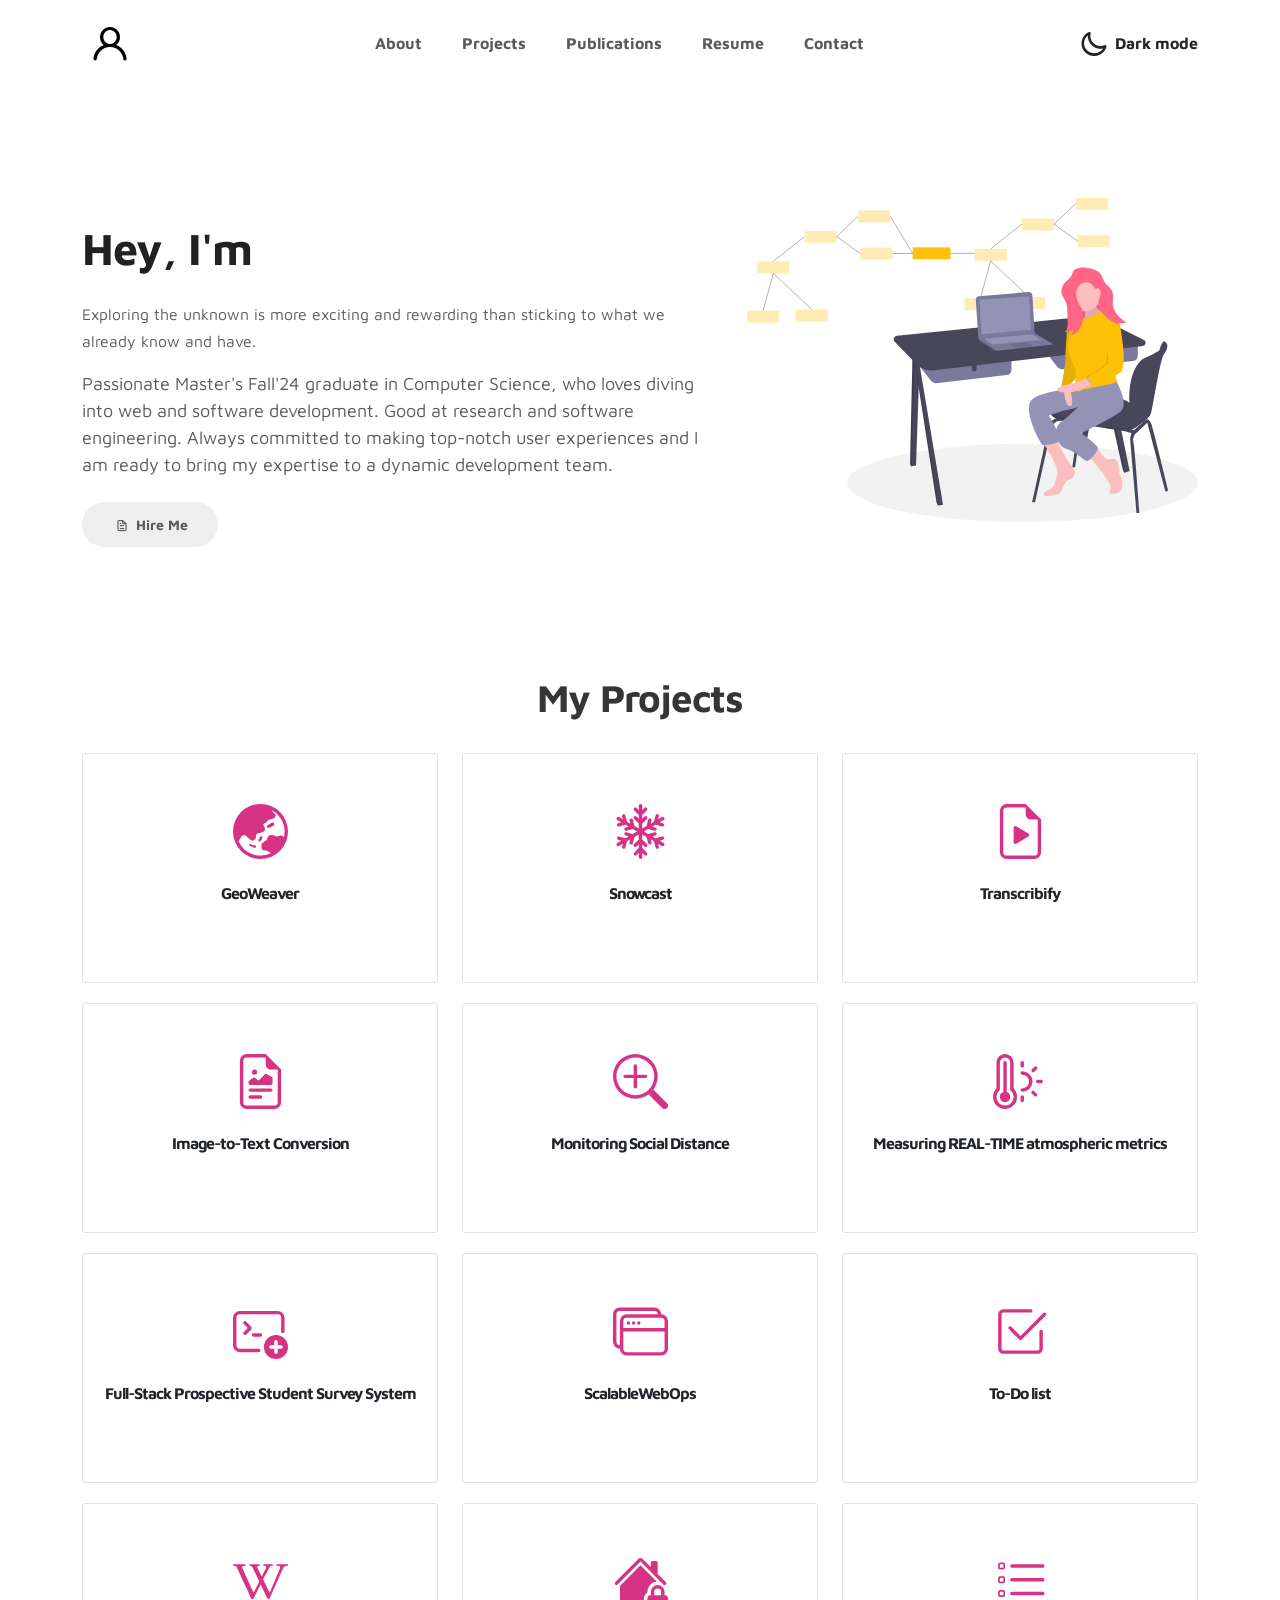
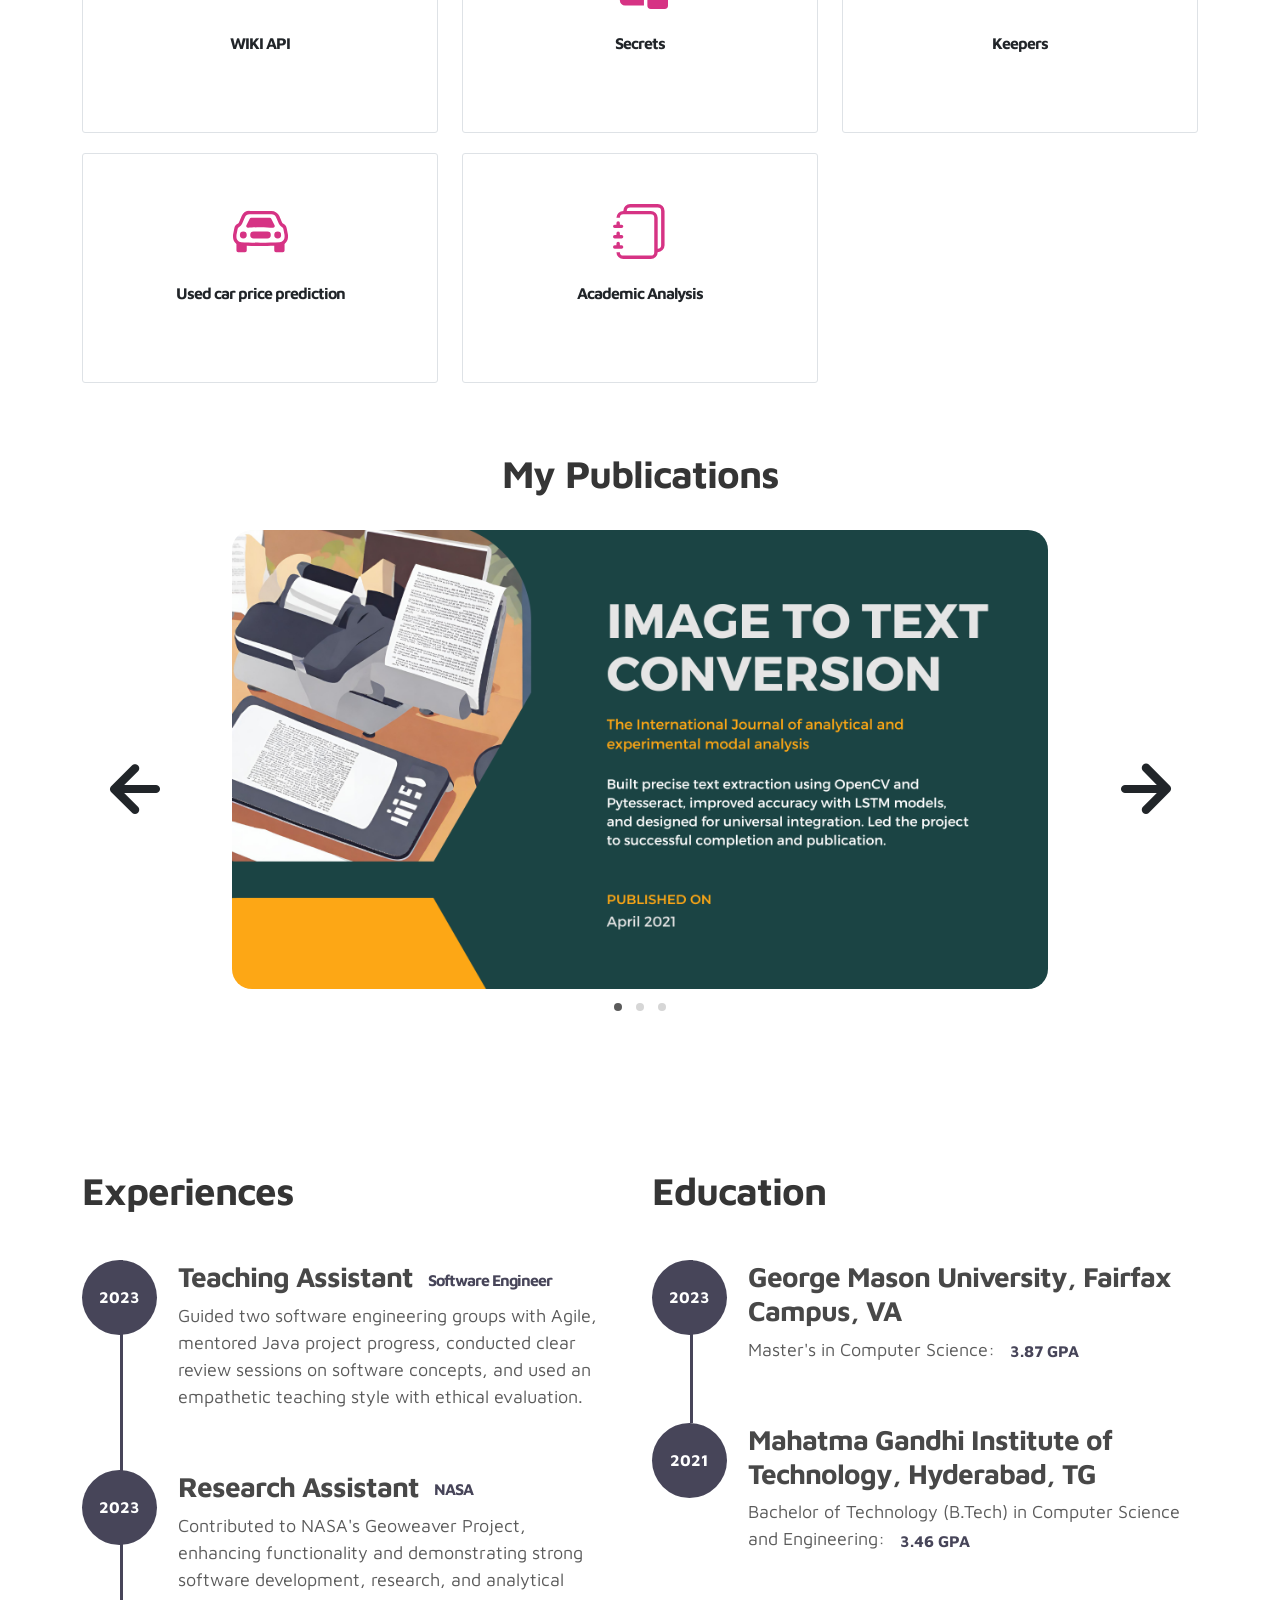
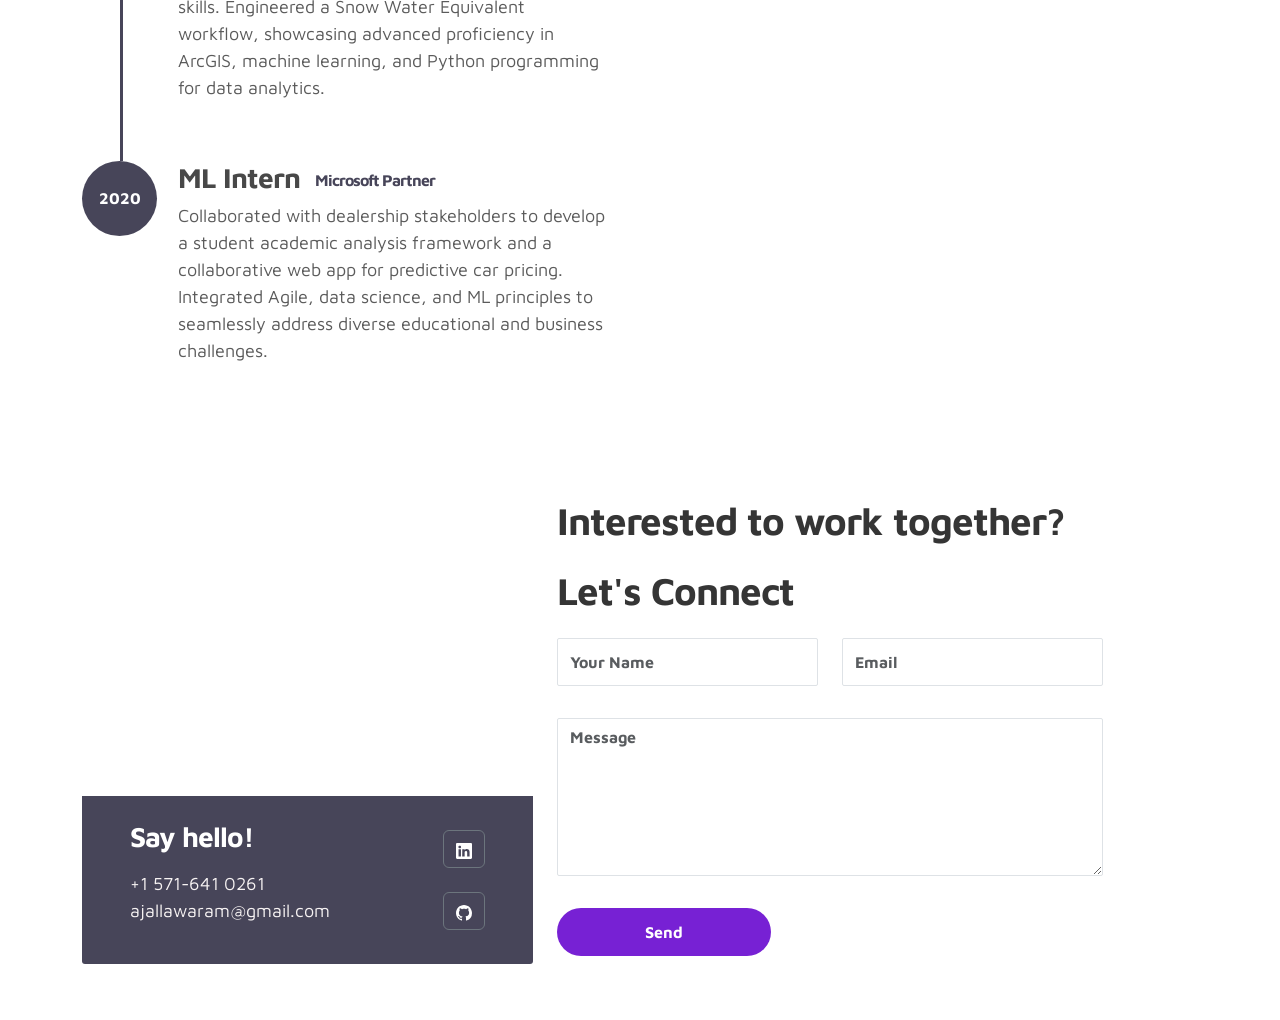
==== index.html @ d0e6b359 "Changed" ====
<!doctype html>
<html lang="en">
  <head>
    <meta charset="utf-8">
    <meta name="viewport" content="width=device-width, initial-scale=1, shrink-to-fit=no">
    <meta name="description" content="">
    <meta name="author" content="">

    <title>My portfolio</title>

    <link rel="stylesheet" href="css/bootstrap.min.css">
    <link rel="stylesheet" href="css/unicons.css">
    <link rel="stylesheet" href="css/owl.carousel.min.css">
    <link rel="stylesheet" href="css/owl.theme.default.min.css">
    <link href="https://cdn.jsdelivr.net/npm/bootstrap@5.3.2/dist/css/bootstrap.min.css" rel="stylesheet" integrity="sha384-T3c6CoIi6uLrA9TneNEoa7RxnatzjcDSCmG1MXxSR1GAsXEV/Dwwykc2MPK8M2HN" crossorigin="anonymous">
   
    <!-- MAIN STYLE -->
    <link rel="stylesheet" href="css/css-style.css">
     
<!--

-->
  </head>
  <body>

    <!-- MENU -->
    <nav class="navbar navbar-expand-sm navbar-light">
        <div class="container">
            <a class="navbar-brand" href="index.html"><i class='uil uil-user'></i></a>

            <button class="navbar-toggler" type="button" data-toggle="collapse" data-target="#navbarNav" aria-controls="navbarNav" aria-expanded="false"
                aria-label="Toggle navigation">
                <span class="navbar-toggler-icon"></span>
                <span class="navbar-toggler-icon"></span>
                <span class="navbar-toggler-icon"></span>
            </button>

            <div class="collapse navbar-collapse" id="navbarNav">
                <ul class="navbar-nav mx-auto">
                    <li class="nav-item">
                        <a href="#about" class="nav-link"><span data-hover="About">About</span></a>
                    </li>
                    
                   
                  <li class="nav-item">
                    <a href="#project" class="nav-link"><span data-hover="Projects">Projects</span></a>
                </li>
                <li class="nav-item">
                  <a href="#Publications" class="nav-link"><span data-hover="Publications">Publications</span></a>
                </li>
             
                <li class="nav-item">
                  <a href="#resume" class="nav-link"><span data-hover="Resume">Resume</span></a>
                </li>
              
                    <li class="nav-item">
                        <a href="#contact" class="nav-link"><span data-hover="Contact">Contact</span></a>
                    </li>
                </ul>

                <ul class="navbar-nav ml-lg-auto">
                    <div class="ml-lg-4">
                      <div class="color-mode d-lg-flex justify-content-center align-items-center">
                        <i class="color-mode-icon"></i>
                        Dark mode
                      </div>
                    </div>
                </ul>
            </div>
        </div>
    </nav>

    <!-- ABOUT -->
    <section class="about full-screen d-lg-flex justify-content-center align-items-center" id="about">
        <div class="container">
            <div class="row">   
                <div class="col-lg-7 col-md-12 col-12 d-flex align-items-center">
                    <div class="about-text">
                       <h1 class="animated animated-text">
                            <span class="mr-2">Hey, I'm</span>
                                <div class="animated-info" >
                                    <span class="animated-item">Abhishek Jallawaram</span>
                                    <span class="animated-item">Data Engineer | Data Analyst | Software Development Engineer</span>
                                </div>
                        </h1>
                        <p></p>
                        <p><small>Exploring the unknown is more exciting and rewarding than sticking to what we already know and have.</small></p>
                        <p>Passionate Master's Fall'24 graduate in Computer Science, who loves diving into web and software development. Good at research and software engineering. Always committed to making top-notch user experiences and I am ready to bring my expertise to a dynamic development team.</p>
                        <div class="custom-btn-group mt-4">
                          <a href="#contact" class="btn mr-lg-2 custom-btn"><i class='uil uil-file-alt'></i> Hire Me</a>
                         </div>
                    </div>
                </div>

                <div class="col-lg-5 col-md-12 col-12">
                    <div class="about-image svg">
                        <img src="images/undraw/undraw_software_engineer_lvl5.svg" class="img-fluid" alt="svg image">
                    </div>
                </div>

            </div>
        </div>
    </section>

     <!-- Projects section -->
<section class="section" id="project">
  <div class="container text-center">
    <div class="col-lg-8 mx-auto">
      <h2>My Projects</h2>
    </div>
    <br>
    <!-- row -->
    <div class="row">
      <div class="col-md-6 col-lg-4">
        <div class="service-card">
          <div class="body">
            <img src="./images/undraw/Geoweaver.svg" alt="Icons" class="icon">
            <h6 class="title">GeoWeaver</h6>
            <p class="subtitle"><small>Browser tool for local or remote data workflows, integrating server management and executing spatial, high-performance computing, and deep learning tasks.</small></p>
          </div>
        </div>
      </div>

      <div class="col-md-6 col-lg-4">
        <div class="service-card">
          <div class="body">
            <img src="./images/undraw/snow.svg" alt="Icons" class="icon">
            <h6 class="title">Snowcast</h6>
            <p class="subtitle"><small>A workflow to estimate snow water equivalent (SWE) in real-time using the latest Machine Learning Algorithms.</small></p>
          </div>
        </div>
      </div>

      <div class="col-md-6 col-lg-4">
        <div class="service-card">
          <div class="body">
            <img src="./images/undraw/Trans.svg" alt="Icons" class="icon">
            <h6 class="title">Transcribify</h6>
            <p class="subtitle"><small>A video transcription website using Amazon Transcribe, AWS services, React.js, Next.js, and Django for efficient meeting analysis, summaries, and annotations.</small></p>
          </div>
        </div>
      </div>

      <div class="col-md-6 col-lg-4">
        <div class="service-card">
            <div class="body">
                <img src="./images/undraw/itt.svg" alt="Icons" class="icon">
                <h6 class="title">Image-to-Text Conversion</h6>
                <p class="subtitle"><small>Web app for image analysis and text extraction facilitating various applications like document digitization, automated data extraction, and image indexing.</small></p>
            </div>
        </div>
      </div>

      <div class="col-md-6 col-lg-4">
        <div class="service-card">
          <div class="body">
            <img src="./images/undraw/zoom-in.svg" alt="Icons" class="icon">
            <h6 class="title">Monitoring Social Distance</h6>
            <p class="subtitle"><small>A web app for real-time surveillance of social distance violations, enhancing city safety by monitoring and visualizing infection zones through surveillance cameras.</small></p>
          </div>
        </div>
      </div>

      <div class="col-md-6 col-lg-4">
        <div class="service-card">
            <div class="body">
                <img src="./images/undraw/thermometer-sun.svg" alt="Icons" class="icon">
                <h6 class="title">Measuring REAL-TIME atmospheric metrics</h6>
                <p class="subtitle"><small>A personalized weather dashboard using embedded systems for real-time updates on atmospheric pressure, temperature, and humidity in your vicinity.</small></p>
            </div>
        </div>
      </div>

            <div class="col-md-6 col-lg-4">
        <div class="service-card">
            <div class="body">
                <img src="./images/undraw/terminal-plus.svg" alt="Icons" class="icon">
                <h6 class="title">Full-Stack Prospective Student Survey System</h6>
                <p class="subtitle"><small>A dynamic student survey web app capturing university life insights, featuring CRUD operations for reliability and scalability upon deployment</small></p>
            </div>
        </div>
      </div>

      <div class="col-md-6 col-lg-4">
        <div class="service-card">
            <div class="body">
                <img src="./images/undraw/window-stack.svg" alt="Icons" class="icon">
                <h6 class="title">ScalableWebOps</h6>
                <p class="subtitle"><small>Containerized student survey Web App, deployed on Rancher Kubernetes, Automated builds and deployments with GitHub and Jenkins (CI/CD) for efficient collaboration.</small></p>
            </div>
        </div>
      </div>
      <div class="col-md-6 col-lg-4">
        <div class="service-card">
            <div class="body">
                <img src="./images/undraw/todo.svg" alt="Icons" class="icon">
                <h6 class="title">To-Do list</h6>
                <p class="subtitle"><small>An innovative user-authenticated To-Do list app with robust CRUD functionality, setting a new standard for secure and efficient task management.</small></p>
            </div>
        </div>
      </div>
      <div class="col-md-6 col-lg-4">
        <div class="service-card">
            <div class="body">
                <img src="./images/undraw/wikipedia.svg" alt="Icons" class="icon">
                <h6 class="title">WIKI API</h6>
                <p class="subtitle"><small>A web app akin to Wikipedia, facilitating seamless interaction with a corresponding database, optimizing data operations.</small></p>
            </div>
        </div>
      </div>
      <div class="col-md-6 col-lg-4">
        <div class="service-card">
            <div class="body">
                <img src="./images/undraw/secrets.svg" alt="Icons" class="icon">
                <h6 class="title">Secrets</h6>
                <p class="subtitle"><small>A secure Secrets authentication app with Node.js, Express.js, HTML/CSS, and JavaScript, enabling user registration, login, and anonymous secrets sharing.</small></p>
            </div>
        </div>
      </div>
      <div class="col-md-6 col-lg-4">
        <div class="service-card">
            <div class="body">
                <img src="./images/undraw/check.svg" alt="Icons" class="icon">
                <h6 class="title">Keepers</h6>
                <p class="subtitle"><small>A note-taking app that simplifies your organization process. With a user-friendly interface, effortlessly create, manage, and delete notes.</small></p>
            </div>
        </div>
      </div>
      <div class="col-md-6 col-lg-4">
        <div class="service-card">
            <div class="body">
                <img src="./images/undraw/car-front.svg" alt="Icons" class="icon">
                <h6 class="title">Used car price prediction</h6>
                <p class="subtitle"><small>A price predictive model framework that provides accurate prices for used cars, facilitating informed decision-making for the dealership's business requirements.</small></p>
            </div>
        </div>
      </div>
      <div class="col-md-6 col-lg-4">
        <div class="service-card">
            <div class="body">
                <img src="./images/undraw/journals.svg" alt="Icons" class="icon">
                <h6 class="title">Academic Analysis</h6>
                <p class="subtitle"><small>A real-time data analysis web app for student academic records, offering statistical analysis and visualizations to empower educators with actionable insights.</small></p>
            </div>
        </div>
      </div>


      <!-- Add more project cards here -->

    </div><!-- end of row -->
  </div>
  </section><!-- end of service section -->

    <!-- PUBLICATIONS -->
    <section class="project py-5" id="Publications">
        <div class="container">
                
                <div class="row">
                  <div class="col-lg-11 text-center mx-auto col-12">

                      <div class="col-lg-8 mx-auto">
                        <h2>My Publications
                           </h2>
                      </div>

                      <div class="owl-carousel owl-theme">
                        <div class="item">
                          <div class="project-info">
                            <img src="images/project/project-image01.png" class="img-fluid" alt="project image">
                          </div>
                        </div>

                        <div class="item">
                          <div class="project-info">
                            <img src="images/project/project-image02.png" class="img-fluid" alt="project image">
                          </div>
                        </div>

                        <div class="item">
                          <div class="project-info">
                            <img src="images/project/project-image03.png" class="img-fluid" alt="project image">
                          </div>
                        </div>

                        
                      </div>

                  </div>
                </div>
        </div>
    </section>
   
  
    <!-- FEATURES -->
    <section class="resume py-5 d-lg-flex justify-content-center align-items-center" id="resume">
        <div class="container">
            <div class="row">

                <div class="col-lg-6 col-12">
                  <h2 class="mb-4">Experiences</h2>

                    <div class="timeline">
                        <div class="timeline-wrapper">
                             <div class="timeline-yr">
                                  <span>2023</span>
                             </div>
                             <div class="timeline-info">
                                  <h3><span>Teaching Assistant</span><small>Software Engineer</small></h3>
                                  <p>Guided two software engineering groups with Agile, mentored Java project progress, conducted clear review sessions on software concepts, and used an empathetic teaching style with ethical evaluation.</p>
                             </div>
                        </div>

                        <div class="timeline-wrapper">
                            <div class="timeline-yr">
                                <span>2023</span>
                            </div>
                            <div class="timeline-info">
                                <h3><span>Research Assistant</span><small>NASA</small></h3>
                                <p>Contributed to NASA's Geoweaver Project, enhancing functionality and demonstrating strong software development, research, and analytical skills. Engineered a Snow Water Equivalent workflow, showcasing advanced proficiency in ArcGIS, machine learning, and Python programming for data analytics.</p>
                            </div>
                        </div>

                        <div class="timeline-wrapper">
                            <div class="timeline-yr">
                                <span>2020</span>
                            </div>
                            <div class="timeline-info">
                                <h3><span>ML Intern</span><small>Microsoft Partner</small></h3>
                                <p>
                               Collaborated with dealership stakeholders to develop a student academic analysis framework and a collaborative web app for predictive car pricing. Integrated Agile, data science, and ML principles to seamlessly address diverse educational and business challenges.</p>
                            </div>
                        </div>
                        
                        

                    </div>
                </div>

                <div class="col-lg-6 col-12">
                  <h2 class="mb-4 mobile-mt-2">Education</h2>

                    <div class="timeline">
                        <div class="timeline-wrapper">
                             <div class="timeline-yr">
                                  <span>2023</span>
                             </div>
                             <div class="timeline-info">
                              <h3><span>George Mason University,  Fairfax Campus, VA</span></h3>
                              <p>Master's in Computer Science:<small>3.87 GPA</small></p>
                            </div>
                        </div>

                        <div class="timeline-wrapper">
                            <div class="timeline-yr">
                                <span>2021</span>
                            </div>
                            <div class="timeline-info">
                                <h3><span>Mahatma Gandhi Institute of Technology, Hyderabad, TG</span></h3>
                                <p>Bachelor of Technology (B.Tech) in Computer Science and Engineering:<small>3.46 GPA </small></p>
                            </div>
                        </div>
                        
                       

                    </div>
                </div>
                
            </div>
        </div>
    </section>

  
    <!-- CONTACT -->
    <section class="contact py-5" id="contact">
      <div class="container">
        <div class="row">
          
          <div class="col-lg-5 mr-lg-5 col-12">
            <div class="google-map w-100">
             <iframe src="https://www.google.com/maps/place/4360+Staffordshire+Ln,+Fairfax,+VA+22030/@38.8331478,-77.3038512,17z/data=!3m1!4b1!4m6!3m5!1s0x89b64e89d6893405:0x26f24a987b021b5b!8m2!3d38.8331436!4d-77.3012763!16s%2Fg%2F11rwl__jt3?entry=ttu"  width="400" height="300" frameborder="0" style="border:0" allowfullscreen></iframe>
            </div>

            <div class="contact-info d-flex justify-content-between align-items-center py-4 px-lg-5">
                <div class="contact-info-item">
                  <h3 class="mb-3 text-white">Say hello!</h3>
                  <p class="footer-text mb-0">+1 571-641 0261</p>
                  <p><a href="mailto:ajallawaram@gmail.com">ajallawaram@gmail.com</a></p>
                </div>

                <ul class="social-links">
                     <li><a href="https://www.linkedin.com/in/abhishek-jallawaram/"><button type="button" class="btn btn-outline-secondary">
                      <svg
                        xmlns="http://www.w3.org/2000/svg"
                        width="16"
                        height="16"
                        fill="white"
                        class="bi bi-linkedin"
                        viewBox="0 0 16 16"
                      >
                        <path
                          d="M0 1.146C0 .513.526 0 1.175 0h13.65C15.474 0 16 .513 16 1.146v13.708c0 .633-.526 1.146-1.175 1.146H1.175C.526 16 0 15.487 0 14.854V1.146zm4.943 12.248V6.169H2.542v7.225h2.401zm-1.2-8.212c.837 0 1.358-.554 1.358-1.248-.015-.709-.52-1.248-1.342-1.248-.822 0-1.359.54-1.359 1.248 0 .694.521 1.248 1.327 1.248h.016zm4.908 8.212V9.359c0-.216.016-.432.08-.586.173-.431.568-.878 1.232-.878.869 0 1.216.662 1.216 1.634v3.865h2.401V9.25c0-2.22-1.184-3.252-2.764-3.252-1.274 0-1.845.7-2.165 1.193v.025h-.016a5.54 5.54 0 0 1 .016-.025V6.169h-2.4c.03.678 0 7.225 0 7.225h2.4z"
                        ></path>
                      </svg>
                      <span class="visually-hidden">Button</span>
                    </button>
                  </a></li></br>
                  <li><a href="https://github.com/abhishekjallawaram">
                    <button type="button" class="btn btn-outline-secondary">
                      <svg xmlns="http://www.w3.org/2000/svg" width="16" height="16" fill="white" class="bi bi-github" viewBox="0 0 16 16">
                        <path d="M8 0C3.58 0 0 3.58 0 8c0 3.54 2.29 6.53 5.47 7.59.4.07.55-.17.55-.38 0-.19-.01-.82-.01-1.49-2.01.37-2.53-.49-2.69-.94-.09-.23-.48-.94-.82-1.13-.28-.15-.68-.52-.01-.53.63-.01 1.08.58 1.23.82.72 1.21 1.87.87 2.33.66.07-.52.28-.87.51-1.07-1.78-.2-3.64-.89-3.64-3.95 0-.87.31-1.59.82-2.15-.08-.2-.36-1.02.08-2.12 0 0 .67-.21 2.2.82.64-.18 1.32-.27 2-.27.68 0 1.36.09 2 .27 1.53-1.04 2.2-.82 2.2-.82.44 1.1.16 1.92.08 2.12.51.56.82 1.27.82 2.15 0 3.07-1.87 3.75-3.65 3.95.29.25.54.73.54 1.48 0 1.07-.01 1.93-.01 2.2 0 .21.15.46.55.38A8.012 8.012 0 0 0 16 8c0-4.42-3.58-8-8-8z"></path>
                      </svg>
                        <path
                          d="M0 1.146C0 .513.526 0 1.175 0h13.65C15.474 0 16 .513 16 1.146v13.708c0 .633-.526 1.146-1.175 1.146H1.175C.526 16 0 15.487 0 14.854V1.146zm4.943 12.248V6.169H2.542v7.225h2.401zm-1.2-8.212c.837 0 1.358-.554 1.358-1.248-.015-.709-.52-1.248-1.342-1.248-.822 0-1.359.54-1.359 1.248 0 .694.521 1.248 1.327 1.248h.016zm4.908 8.212V9.359c0-.216.016-.432.08-.586.173-.431.568-.878 1.232-.878.869 0 1.216.662 1.216 1.634v3.865h2.401V9.25c0-2.22-1.184-3.252-2.764-3.252-1.274 0-1.845.7-2.165 1.193v.025h-.016a5.54 5.54 0 0 1 .016-.025V6.169h-2.4c.03.678 0 7.225 0 7.225h2.4z"
                        ></path>
                      </svg>
                      <span class="visually-hidden">Button</span>
                    </button>
                  </a></li></ul>
            </div>
          </div>

          <div class="col-lg-6 col-12">
            <div class="contact-form">
              <h2 class="mb-4">Interested to work together?</h2><h2>Let's Connect</h2>

              <form action="" method="get">
                <div class="row">
                  <div class="col-lg-6 col-12">
                    <input type="text" class="form-control" name="name" placeholder="Your Name" id="name">
                  </div>

                  <div class="col-lg-6 col-12">
                    <input type="email" class="form-control" name="email" placeholder="Email" id="email">
                  </div>

                  <div class="col-12">
                    <textarea name="message" rows="6" class="form-control" id="message" placeholder="Message"></textarea>
                  </div>

                  <div class="ml-lg-auto col-lg-5 col-12">
                    <input type="button" class="form-control submit-btn" value="Send" onclick="window.location.href='https://calendly.com/abhishekjallawaram'">
                  </div>
                  
                </div>
              </form>
            </div>
          </div>

        </div>
      </div>
    </section>

   
    <script src="js/jquery-3.3.1.min.js"></script>
    <script src="js/popper.min.js"></script>
    <script src="js/bootstrap.min.js"></script>
    <script src="js/Headroom.js"></script>
    <script src="js/jQuery.headroom.js"></script>
    <script src="js/owl.carousel.min.js"></script>
    <script src="js/smoothscroll.js"></script>
    <script src="js/custom.js"></script>

  </body>
</html>
---- css/unicons.css ----
@font-face {
  font-family: 'unicons';
  src: url('../font/unicons.eot?42479262');
  src: url('../font/unicons.eot?42479262#iefix') format('embedded-opentype'),
       url('../font/unicons.woff2?42479262') format('woff2'),
       url('../font/unicons.woff?42479262') format('woff'),
       url('../font/unicons.ttf?42479262') format('truetype'),
       url('../font/unicons.svg?42479262#unicons') format('svg');
  font-weight: normal;
  font-style: normal;
}
/* Chrome hack: SVG is rendered more smooth in Windozze. 100% magic, uncomment if you need it. */
/* Note, that will break hinting! In other OS-es font will be not as sharp as it could be */
/*
@media screen and (-webkit-min-device-pixel-ratio:0) {
  @font-face {
    font-family: 'unicons';
    src: url('../font/unicons.svg?42479262#unicons') format('svg');
  }
}
*/
 
 [class^="uil-"]:before, [class*=" uil-"]:before {
  font-family: "unicons";
  font-style: normal;
  font-weight: normal;
  speak: none;
 
  display: inline-block;
  text-decoration: inherit;
  width: 1em;
  margin-right: .2em;
  text-align: center;
  /* opacity: .8; */
 
  /* For safety - reset parent styles, that can break glyph codes*/
  font-variant: normal;
  text-transform: none;
 
  /* fix buttons height, for twitter bootstrap */
  line-height: 1em;
 
  /* Animation center compensation - margins should be symmetric */
  /* remove if not needed */
  margin-left: .2em;
 
  /* you can be more comfortable with increased icons size */
  /* font-size: 120%; */
 
  /* Font smoothing. That was taken from TWBS */
  -webkit-font-smoothing: antialiased;
  -moz-osx-font-smoothing: grayscale;
 
  /* Uncomment for 3D effect */
  /* text-shadow: 1px 1px 1px rgba(127, 127, 127, 0.3); */
}
 
.uil-abacus:before { content: '\e800'; } /* '' */
.uil-accessible-icon-alt:before { content: '\e801'; } /* '' */
.uil-adjust-alt:before { content: '\e802'; } /* '' */
.uil-adjust-circle:before { content: '\e803'; } /* '' */
.uil-adjust-half:before { content: '\e804'; } /* '' */
.uil-adjust:before { content: '\e805'; } /* '' */
.uil-airplay:before { content: '\e806'; } /* '' */
.uil-align-alt:before { content: '\e807'; } /* '' */
.uil-align-center-alt:before { content: '\e808'; } /* '' */
.uil-align-center-h:before { content: '\e809'; } /* '' */
.uil-align-center-justify:before { content: '\e80a'; } /* '' */
.uil-align-center-v:before { content: '\e80b'; } /* '' */
.uil-align-center:before { content: '\e80c'; } /* '' */
.uil-align-justify:before { content: '\e80d'; } /* '' */
.uil-align-left-justify:before { content: '\e80e'; } /* '' */
.uil-align-left:before { content: '\e80f'; } /* '' */
.uil-align-letter-right:before { content: '\e810'; } /* '' */
.uil-align-right-justify:before { content: '\e811'; } /* '' */
.uil-align-right:before { content: '\e812'; } /* '' */
.uil-align:before { content: '\e813'; } /* '' */
.uil-ambulance:before { content: '\e814'; } /* '' */
.uil-analysis:before { content: '\e815'; } /* '' */
.uil-analytics:before { content: '\e816'; } /* '' */
.uil-anchor:before { content: '\e817'; } /* '' */
.uil-android-phone-slash:before { content: '\e818'; } /* '' */
.uil-angle-double-down:before { content: '\e819'; } /* '' */
.uil-angle-double-left:before { content: '\e81a'; } /* '' */
.uil-angle-double-right:before { content: '\e81b'; } /* '' */
.uil-angle-double-up:before { content: '\e81c'; } /* '' */
.uil-angle-down:before { content: '\e81d'; } /* '' */
.uil-angle-left:before { content: '\e81e'; } /* '' */
.uil-angle-right-b:before { content: '\e81f'; } /* '' */
.uil-angle-right:before { content: '\e820'; } /* '' */
.uil-angle-up:before { content: '\e821'; } /* '' */
.uil-annoyed-alt:before { content: '\e822'; } /* '' */
.uil-annoyed:before { content: '\e823'; } /* '' */
.uil-apps:before { content: '\e824'; } /* '' */
.uil-archive-alt:before { content: '\e825'; } /* '' */
.uil-archive:before { content: '\e826'; } /* '' */
.uil-arrow-break:before { content: '\e827'; } /* '' */
.uil-arrow-circle-down:before { content: '\e828'; } /* '' */
.uil-arrow-circle-left:before { content: '\e829'; } /* '' */
.uil-arrow-circle-right:before { content: '\e82a'; } /* '' */
.uil-arrow-circle-up:before { content: '\e82b'; } /* '' */
.uil-arrow-compress-h:before { content: '\e82c'; } /* '' */
.uil-arrow-down-left:before { content: '\e82d'; } /* '' */
.uil-arrow-down-right:before { content: '\e82e'; } /* '' */
.uil-arrow-down:before { content: '\e82f'; } /* '' */
.uil-arrow-from-right:before { content: '\e830'; } /* '' */
.uil-arrow-from-top:before { content: '\e831'; } /* '' */
.uil-arrow-growth:before { content: '\e832'; } /* '' */
.uil-arrow-left:before { content: '\e833'; } /* '' */
.uil-arrow-random:before { content: '\e834'; } /* '' */
.uil-arrow-resize-diagonal:before { content: '\e835'; } /* '' */
.uil-arrow-right:before { content: '\e836'; } /* '' */
.uil-arrow-to-bottom:before { content: '\e837'; } /* '' */
.uil-arrow-to-right:before { content: '\e838'; } /* '' */
.uil-arrow-up-left:before { content: '\e839'; } /* '' */
.uil-arrow-up-right:before { content: '\e83a'; } /* '' */
.uil-arrow-up:before { content: '\e83b'; } /* '' */
.uil-arrows-h-alt:before { content: '\e83c'; } /* '' */
.uil-arrows-h:before { content: '\e83d'; } /* '' */
.uil-arrows-left-down:before { content: '\e83e'; } /* '' */
.uil-arrows-maximize:before { content: '\e83f'; } /* '' */
.uil-arrows-merge:before { content: '\e840'; } /* '' */
.uil-arrows-resize-h:before { content: '\e841'; } /* '' */
.uil-arrows-resize-v:before { content: '\e842'; } /* '' */
.uil-arrows-resize:before { content: '\e843'; } /* '' */
.uil-arrows-right-down:before { content: '\e844'; } /* '' */
.uil-arrows-shrink-h:before { content: '\e845'; } /* '' */
.uil-arrows-shrink-v:before { content: '\e846'; } /* '' */
.uil-arrows-up-right:before { content: '\e847'; } /* '' */
.uil-arrows-v-alt:before { content: '\e848'; } /* '' */
.uil-arrows-v:before { content: '\e849'; } /* '' */
.uil-at:before { content: '\e84a'; } /* '' */
.uil-atm-card:before { content: '\e84b'; } /* '' */
.uil-atom:before { content: '\e84c'; } /* '' */
.uil-auto-flash:before { content: '\e84d'; } /* '' */
.uil-award-alt:before { content: '\e84e'; } /* '' */
.uil-award:before { content: '\e84f'; } /* '' */
.uil-baby-carriage:before { content: '\e850'; } /* '' */
.uil-backpack:before { content: '\e851'; } /* '' */
.uil-backspace:before { content: '\e852'; } /* '' */
.uil-backward:before { content: '\e853'; } /* '' */
.uil-bag-alt:before { content: '\e854'; } /* '' */
.uil-bag-slash:before { content: '\e855'; } /* '' */
.uil-bag:before { content: '\e856'; } /* '' */
.uil-ball:before { content: '\e857'; } /* '' */
.uil-ban:before { content: '\e858'; } /* '' */
.uil-bars:before { content: '\e859'; } /* '' */
.uil-basketball-hoop:before { content: '\e85a'; } /* '' */
.uil-basketball:before { content: '\e85b'; } /* '' */
.uil-battery-bolt:before { content: '\e85c'; } /* '' */
.uil-battery-empty:before { content: '\e85d'; } /* '' */
.uil-bed-double:before { content: '\e85e'; } /* '' */
.uil-bed:before { content: '\e85f'; } /* '' */
.uil-bell-school:before { content: '\e860'; } /* '' */
.uil-bell-slash:before { content: '\e861'; } /* '' */
.uil-bill:before { content: '\e862'; } /* '' */
.uil-bitcoin-circle:before { content: '\e863'; } /* '' */
.uil-bitcoin:before { content: '\e864'; } /* '' */
.uil-bluetooth-b:before { content: '\e865'; } /* '' */
.uil-bolt-alt:before { content: '\e866'; } /* '' */
.uil-bolt-slash:before { content: '\e867'; } /* '' */
.uil-bolt:before { content: '\e868'; } /* '' */
.uil-book-alt:before { content: '\e869'; } /* '' */
.uil-book-medical:before { content: '\e86a'; } /* '' */
.uil-book-open:before { content: '\e86b'; } /* '' */
.uil-book-reader:before { content: '\e86c'; } /* '' */
.uil-book:before { content: '\e86d'; } /* '' */
.uil-bookmark-full:before { content: '\e86e'; } /* '' */
.uil-bookmark:before { content: '\e86f'; } /* '' */
.uil-books:before { content: '\e870'; } /* '' */
.uil-boombox:before { content: '\e871'; } /* '' */
.uil-border-alt:before { content: '\e872'; } /* '' */
.uil-border-bottom:before { content: '\e873'; } /* '' */
.uil-border-clear:before { content: '\e874'; } /* '' */
.uil-border-horizontal:before { content: '\e875'; } /* '' */
.uil-border-inner:before { content: '\e876'; } /* '' */
.uil-border-left:before { content: '\e877'; } /* '' */
.uil-border-out:before { content: '\e878'; } /* '' */
.uil-border-right:before { content: '\e879'; } /* '' */
.uil-border-top:before { content: '\e87a'; } /* '' */
.uil-border-vertical:before { content: '\e87b'; } /* '' */
.uil-box:before { content: '\e87c'; } /* '' */
.uil-briefcase-alt:before { content: '\e87d'; } /* '' */
.uil-briefcase:before { content: '\e87e'; } /* '' */
.uil-bright:before { content: '\e87f'; } /* '' */
.uil-brightness-empty:before { content: '\e880'; } /* '' */
.uil-brightness-half:before { content: '\e881'; } /* '' */
.uil-brightness-low:before { content: '\e882'; } /* '' */
.uil-brightness-minus:before { content: '\e883'; } /* '' */
.uil-brightness-plus:before { content: '\e884'; } /* '' */
.uil-brightness:before { content: '\e885'; } /* '' */
.uil-bring-bottom:before { content: '\e886'; } /* '' */
.uil-bring-front:before { content: '\e887'; } /* '' */
.uil-brush-alt:before { content: '\e888'; } /* '' */
.uil-bug:before { content: '\e889'; } /* '' */
.uil-building:before { content: '\e88a'; } /* '' */
.uil-bullseye:before { content: '\e88b'; } /* '' */
.uil-bus-alt:before { content: '\e88c'; } /* '' */
.uil-bus-school:before { content: '\e88d'; } /* '' */
.uil-bus:before { content: '\e88e'; } /* '' */
.uil-calcualtor:before { content: '\e88f'; } /* '' */
.uil-calculator-alt:before { content: '\e890'; } /* '' */
.uil-calendar-alt:before { content: '\e891'; } /* '' */
.uil-calendar-slash:before { content: '\e892'; } /* '' */
.uil-calender:before { content: '\e893'; } /* '' */
.uil-calling:before { content: '\e894'; } /* '' */
.uil-camera-plus:before { content: '\e895'; } /* '' */
.uil-camera-slash:before { content: '\e896'; } /* '' */
.uil-camera:before { content: '\e897'; } /* '' */
.uil-cancel:before { content: '\e898'; } /* '' */
.uil-capsule:before { content: '\e899'; } /* '' */
.uil-capture:before { content: '\e89a'; } /* '' */
.uil-car-sideview:before { content: '\e89b'; } /* '' */
.uil-car-slash:before { content: '\e89c'; } /* '' */
.uil-car-wash:before { content: '\e89d'; } /* '' */
.uil-car:before { content: '\e89e'; } /* '' */
.uil-card-atm:before { content: '\e89f'; } /* '' */
.uil-caret-right:before { content: '\e8a0'; } /* '' */
.uil-cart:before { content: '\e8a1'; } /* '' */
.uil-cell:before { content: '\e8a2'; } /* '' */
.uil-celsius:before { content: '\e8a3'; } /* '' */
.uil-chart-bar-alt:before { content: '\e8a4'; } /* '' */
.uil-chart-bar:before { content: '\e8a5'; } /* '' */
.uil-chart-down:before { content: '\e8a6'; } /* '' */
.uil-chart-growth-alt:before { content: '\e8a7'; } /* '' */
.uil-chart-growth:before { content: '\e8a8'; } /* '' */
.uil-chart-line:before { content: '\e8a9'; } /* '' */
.uil-chart-pie-alt:before { content: '\e8aa'; } /* '' */
.uil-chart-pie:before { content: '\e8ab'; } /* '' */
.uil-chart:before { content: '\e8ac'; } /* '' */
.uil-chat-bubble-user:before { content: '\e8ad'; } /* '' */
.uil-chat-info:before { content: '\e8ae'; } /* '' */
.uil-chat:before { content: '\e8af'; } /* '' */
.uil-check-circle:before { content: '\e8b0'; } /* '' */
.uil-check-square:before { content: '\e8b1'; } /* '' */
.uil-check:before { content: '\e8b2'; } /* '' */
.uil-circle-layer:before { content: '\e8b3'; } /* '' */
.uil-circle:before { content: '\e8b4'; } /* '' */
.uil-circuit:before { content: '\e8b5'; } /* '' */
.uil-clapper-board:before { content: '\e8b6'; } /* '' */
.uil-clipboard-alt:before { content: '\e8b7'; } /* '' */
.uil-clipboard-blank:before { content: '\e8b8'; } /* '' */
.uil-clipboard-notes:before { content: '\e8b9'; } /* '' */
.uil-clipboard:before { content: '\e8ba'; } /* '' */
.uil-clock-eight:before { content: '\e8bb'; } /* '' */
.uil-clock-five:before { content: '\e8bc'; } /* '' */
.uil-clock-nine:before { content: '\e8bd'; } /* '' */
.uil-clock-seven:before { content: '\e8be'; } /* '' */
.uil-clock-ten:before { content: '\e8bf'; } /* '' */
.uil-clock-three:before { content: '\e8c0'; } /* '' */
.uil-clock-two:before { content: '\e8c1'; } /* '' */
.uil-clock:before { content: '\e8c2'; } /* '' */
.uil-closed-captioning:before { content: '\e8c3'; } /* '' */
.uil-cloud-block:before { content: '\e8c4'; } /* '' */
.uil-cloud-bookmark:before { content: '\e8c5'; } /* '' */
.uil-cloud-check:before { content: '\e8c6'; } /* '' */
.uil-cloud-computing:before { content: '\e8c7'; } /* '' */
.uil-cloud-data-connection:before { content: '\e8c8'; } /* '' */
.uil-cloud-database-tree:before { content: '\e8c9'; } /* '' */
.uil-cloud-download:before { content: '\e8ca'; } /* '' */
.uil-cloud-drizzle:before { content: '\e8cb'; } /* '' */
.uil-cloud-exclamation:before { content: '\e8cc'; } /* '' */
.uil-cloud-hail:before { content: '\e8cd'; } /* '' */
.uil-cloud-heart:before { content: '\e8ce'; } /* '' */
.uil-cloud-info:before { content: '\e8cf'; } /* '' */
.uil-cloud-lock:before { content: '\e8d0'; } /* '' */
.uil-cloud-meatball:before { content: '\e8d1'; } /* '' */
.uil-cloud-moon-hail:before { content: '\e8d2'; } /* '' */
.uil-cloud-moon-meatball:before { content: '\e8d3'; } /* '' */
.uil-cloud-moon-rain:before { content: '\e8d4'; } /* '' */
.uil-cloud-moon-showers:before { content: '\e8d5'; } /* '' */
.uil-cloud-moon:before { content: '\e8d6'; } /* '' */
.uil-cloud-question:before { content: '\e8d7'; } /* '' */
.uil-cloud-rain-sun:before { content: '\e8d8'; } /* '' */
.uil-cloud-rain:before { content: '\e8d9'; } /* '' */
.uil-cloud-redo:before { content: '\e8da'; } /* '' */
.uil-cloud-set:before { content: '\e8db'; } /* '' */
.uil-cloud-share:before { content: '\e8dc'; } /* '' */
.uil-cloud-shield:before { content: '\e8dd'; } /* '' */
.uil-cloud-showers-alt:before { content: '\e8de'; } /* '' */
.uil-cloud-showers-heavy:before { content: '\e8df'; } /* '' */
.uil-cloud-showers:before { content: '\e8e0'; } /* '' */
.uil-cloud-slash:before { content: '\e8e1'; } /* '' */
.uil-cloud-sun-hail:before { content: '\e8e2'; } /* '' */
.uil-cloud-sun-meatball:before { content: '\e8e3'; } /* '' */
.uil-cloud-sun-rain-alt:before { content: '\e8e4'; } /* '' */
.uil-cloud-sun-rain:before { content: '\e8e5'; } /* '' */
.uil-cloud-sun-tear:before { content: '\e8e6'; } /* '' */
.uil-cloud-sun:before { content: '\e8e7'; } /* '' */
.uil-cloud-times:before { content: '\e8e8'; } /* '' */
.uil-cloud-unlock:before { content: '\e8e9'; } /* '' */
.uil-cloud-upload:before { content: '\e8ea'; } /* '' */
.uil-cloud-wifi:before { content: '\e8eb'; } /* '' */
.uil-cloud-wind:before { content: '\e8ec'; } /* '' */
.uil-cloud:before { content: '\e8ed'; } /* '' */
.uil-clouds:before { content: '\e8ee'; } /* '' */
.uil-club:before { content: '\e8ef'; } /* '' */
.uil-code:before { content: '\e8f0'; } /* '' */
.uil-coffee:before { content: '\e8f1'; } /* '' */
.uil-cog:before { content: '\e8f2'; } /* '' */
.uil-coins:before { content: '\e8f3'; } /* '' */
.uil-columns:before { content: '\e8f4'; } /* '' */
.uil-comment-alt-block:before { content: '\e8f5'; } /* '' */
.uil-comment-alt-chart-lines:before { content: '\e8f6'; } /* '' */
.uil-comment-alt-check:before { content: '\e8f7'; } /* '' */
.uil-comment-alt-dots:before { content: '\e8f8'; } /* '' */
.uil-comment-alt-download:before { content: '\e8f9'; } /* '' */
.uil-comment-alt-edit:before { content: '\e8fa'; } /* '' */
.uil-comment-alt-exclamation:before { content: '\e8fb'; } /* '' */
.uil-comment-alt-heart:before { content: '\e8fc'; } /* '' */
.uil-comment-alt-image:before { content: '\e8fd'; } /* '' */
.uil-comment-alt-info:before { content: '\e8fe'; } /* '' */
.uil-comment-alt-lines:before { content: '\e8ff'; } /* '' */
.uil-comment-alt-lock:before { content: '\e900'; } /* '' */
.uil-comment-alt-medical:before { content: '\e901'; } /* '' */
.uil-comment-alt-message:before { content: '\e902'; } /* '' */
.uil-comment-alt-notes:before { content: '\e903'; } /* '' */
.uil-comment-alt-plus:before { content: '\e904'; } /* '' */
.uil-comment-alt-question:before { content: '\e905'; } /* '' */
.uil-comment-alt-redo:before { content: '\e906'; } /* '' */
.uil-comment-alt-search:before { content: '\e907'; } /* '' */
.uil-comment-alt-share:before { content: '\e908'; } /* '' */
.uil-comment-alt-shield:before { content: '\e909'; } /* '' */
.uil-comment-alt-upload:before { content: '\e90a'; } /* '' */
.uil-comment-alt-verify:before { content: '\e90b'; } /* '' */
.uil-comment-alt:before { content: '\e90c'; } /* '' */
.uil-comment-block:before { content: '\e90d'; } /* '' */
.uil-comment-chart-line:before { content: '\e90e'; } /* '' */
.uil-comment-check:before { content: '\e90f'; } /* '' */
.uil-comment-dots:before { content: '\e910'; } /* '' */
.uil-comment-download:before { content: '\e911'; } /* '' */
.uil-comment-edit:before { content: '\e912'; } /* '' */
.uil-comment-exclamation:before { content: '\e913'; } /* '' */
.uil-comment-heart:before { content: '\e914'; } /* '' */
.uil-comment-image:before { content: '\e915'; } /* '' */
.uil-comment-info-alt:before { content: '\e916'; } /* '' */
.uil-comment-info:before { content: '\e917'; } /* '' */
.uil-comment-lines:before { content: '\e918'; } /* '' */
.uil-comment-lock:before { content: '\e919'; } /* '' */
.uil-comment-medical:before { content: '\e91a'; } /* '' */
.uil-comment-message:before { content: '\e91b'; } /* '' */
.uil-comment-notes:before { content: '\e91c'; } /* '' */
.uil-comment-plus:before { content: '\e91d'; } /* '' */
.uil-comment-question:before { content: '\e91e'; } /* '' */
.uil-comment-redo:before { content: '\e91f'; } /* '' */
.uil-comment-search:before { content: '\e920'; } /* '' */
.uil-comment-share:before { content: '\e921'; } /* '' */
.uil-comment-shield:before { content: '\e922'; } /* '' */
.uil-comment-slash:before { content: '\e923'; } /* '' */
.uil-comment-upload:before { content: '\e924'; } /* '' */
.uil-comment-verify:before { content: '\e925'; } /* '' */
.uil-comment:before { content: '\e926'; } /* '' */
.uil-comments-alt:before { content: '\e927'; } /* '' */
.uil-comments:before { content: '\e928'; } /* '' */
.uil-commnet-alt-slash:before { content: '\e929'; } /* '' */
.uil-compact-disc:before { content: '\e92a'; } /* '' */
.uil-compass:before { content: '\e92b'; } /* '' */
.uil-compress-alt-left:before { content: '\e92c'; } /* '' */
.uil-compress-alt:before { content: '\e92d'; } /* '' */
.uil-compress-arrows:before { content: '\e92e'; } /* '' */
.uil-compress-lines:before { content: '\e92f'; } /* '' */
.uil-compress-point:before { content: '\e930'; } /* '' */
.uil-compress-v:before { content: '\e931'; } /* '' */
.uil-compress:before { content: '\e932'; } /* '' */
.uil-computer-mouse:before { content: '\e933'; } /* '' */
.uil-confused:before { content: '\e934'; } /* '' */
.uil-constructor:before { content: '\e935'; } /* '' */
.uil-copy-alt:before { content: '\e936'; } /* '' */
.uil-copy-landscape:before { content: '\e937'; } /* '' */
.uil-copy:before { content: '\e938'; } /* '' */
.uil-copyright:before { content: '\e939'; } /* '' */
.uil-corner-down-left:before { content: '\e93a'; } /* '' */
.uil-corner-down-right-alt:before { content: '\e93b'; } /* '' */
.uil-corner-down-right:before { content: '\e93c'; } /* '' */
.uil-corner-left-down:before { content: '\e93d'; } /* '' */
.uil-corner-right-down:before { content: '\e93e'; } /* '' */
.uil-corner-up-left-alt:before { content: '\e93f'; } /* '' */
.uil-corner-up-left:before { content: '\e940'; } /* '' */
.uil-corner-up-right-alt:before { content: '\e941'; } /* '' */
.uil-corner-up-right:before { content: '\e942'; } /* '' */
.uil-creative-commons-pd-alt:before { content: '\e943'; } /* '' */
.uil-creative-commons-pd:before { content: '\e944'; } /* '' */
.uil-crockery:before { content: '\e945'; } /* '' */
.uil-crop-alt-rotate-left:before { content: '\e946'; } /* '' */
.uil-crop-alt-rotate-right:before { content: '\e947'; } /* '' */
.uil-crop-alt:before { content: '\e948'; } /* '' */
.uil-crosshair-alt:before { content: '\e949'; } /* '' */
.uil-crosshair:before { content: '\e94a'; } /* '' */
.uil-crosshairs:before { content: '\e94b'; } /* '' */
.uil-cube:before { content: '\e94c'; } /* '' */
.uil-data-sharing:before { content: '\e94d'; } /* '' */
.uil-database-alt:before { content: '\e94e'; } /* '' */
.uil-database:before { content: '\e94f'; } /* '' */
.uil-desert:before { content: '\e950'; } /* '' */
.uil-desktop-alt-slash:before { content: '\e951'; } /* '' */
.uil-desktop-alt:before { content: '\e952'; } /* '' */
.uil-desktop-cloud-alt:before { content: '\e953'; } /* '' */
.uil-desktop-slash:before { content: '\e954'; } /* '' */
.uil-desktop:before { content: '\e955'; } /* '' */
.uil-dialpad-alt:before { content: '\e956'; } /* '' */
.uil-dialpad:before { content: '\e957'; } /* '' */
.uil-diamond:before { content: '\e958'; } /* '' */
.uil-diary-alt:before { content: '\e959'; } /* '' */
.uil-diary:before { content: '\e95a'; } /* '' */
.uil-dice-five:before { content: '\e95b'; } /* '' */
.uil-dice-four:before { content: '\e95c'; } /* '' */
.uil-dice-one:before { content: '\e95d'; } /* '' */
.uil-dice-six:before { content: '\e95e'; } /* '' */
.uil-dice-three:before { content: '\e95f'; } /* '' */
.uil-dice-two:before { content: '\e960'; } /* '' */
.uil-direction:before { content: '\e961'; } /* '' */
.uil-directions:before { content: '\e962'; } /* '' */
.uil-dizzy-meh:before { content: '\e963'; } /* '' */
.uil-dna:before { content: '\e964'; } /* '' */
.uil-document-layout-center:before { content: '\e965'; } /* '' */
.uil-document-layout-left:before { content: '\e966'; } /* '' */
.uil-document-layout-right:before { content: '\e967'; } /* '' */
.uil-document:before { content: '\e968'; } /* '' */
.uil-dollar-alt:before { content: '\e969'; } /* '' */
.uil-dollar-sign-alt:before { content: '\e96a'; } /* '' */
.uil-dollar-sign:before { content: '\e96b'; } /* '' */
.uil-down-arrow:before { content: '\e96c'; } /* '' */
.uil-download-alt:before { content: '\e96d'; } /* '' */
.uil-dribbble:before { content: '\e96e'; } /* '' */
.uil-drill:before { content: '\e96f'; } /* '' */
.uil-dropbox:before { content: '\e970'; } /* '' */
.uil-dumbbell:before { content: '\e971'; } /* '' */
.uil-edit-alt:before { content: '\e972'; } /* '' */
.uil-edit:before { content: '\e973'; } /* '' */
.uil-ellipsis-h:before { content: '\e974'; } /* '' */
.uil-ellipsis-v:before { content: '\e975'; } /* '' */
.uil-emoji:before { content: '\e976'; } /* '' */
.uil-enter:before { content: '\e977'; } /* '' */
.uil-entry:before { content: '\e978'; } /* '' */
.uil-envelope-add:before { content: '\e979'; } /* '' */
.uil-envelope-alt:before { content: '\e97a'; } /* '' */
.uil-envelope-block:before { content: '\e97b'; } /* '' */
.uil-envelope-bookmark:before { content: '\e97c'; } /* '' */
.uil-envelope-check:before { content: '\e97d'; } /* '' */
.uil-envelope-download-alt:before { content: '\e97e'; } /* '' */
.uil-envelope-download:before { content: '\e97f'; } /* '' */
.uil-envelope-edit:before { content: '\e980'; } /* '' */
.uil-envelope-exclamation:before { content: '\e981'; } /* '' */
.uil-envelope-heart:before { content: '\e982'; } /* '' */
.uil-envelope-info:before { content: '\e983'; } /* '' */
.uil-envelope-lock:before { content: '\e984'; } /* '' */
.uil-envelope-minus:before { content: '\e985'; } /* '' */
.uil-envelope-open:before { content: '\e986'; } /* '' */
.uil-envelope-question:before { content: '\e987'; } /* '' */
.uil-envelope-receive:before { content: '\e988'; } /* '' */
.uil-envelope-redo:before { content: '\e989'; } /* '' */
.uil-envelope-search:before { content: '\e98a'; } /* '' */
.uil-envelope-send:before { content: '\e98b'; } /* '' */
.uil-envelope-share:before { content: '\e98c'; } /* '' */
.uil-envelope-shield:before { content: '\e98d'; } /* '' */
.uil-envelope-star:before { content: '\e98e'; } /* '' */
.uil-envelope-times:before { content: '\e98f'; } /* '' */
.uil-envelope-upload-alt:before { content: '\e990'; } /* '' */
.uil-envelope-upload:before { content: '\e991'; } /* '' */
.uil-envelope:before { content: '\e992'; } /* '' */
.uil-envelopes:before { content: '\e993'; } /* '' */
.uil-equal-circle:before { content: '\e994'; } /* '' */
.uil-euro-circle:before { content: '\e995'; } /* '' */
.uil-euro:before { content: '\e996'; } /* '' */
.uil-exchange-alt:before { content: '\e997'; } /* '' */
.uil-exchange:before { content: '\e998'; } /* '' */
.uil-exclamation-circle:before { content: '\e999'; } /* '' */
.uil-exclamation-octagon:before { content: '\e99a'; } /* '' */
.uil-exclamation-triangle:before { content: '\e99b'; } /* '' */
.uil-exclude:before { content: '\e99c'; } /* '' */
.uil-exit:before { content: '\e99d'; } /* '' */
.uil-expand-alt:before { content: '\e99e'; } /* '' */
.uil-expand-arrows-alt:before { content: '\e99f'; } /* '' */
.uil-expand-arrows:before { content: '\e9a0'; } /* '' */
.uil-expand-from-corner:before { content: '\e9a1'; } /* '' */
.uil-expand-left:before { content: '\e9a2'; } /* '' */
.uil-export:before { content: '\e9a3'; } /* '' */
.uil-exposure-alt:before { content: '\e9a4'; } /* '' */
.uil-exposure-increase:before { content: '\e9a5'; } /* '' */
.uil-external-link-alt:before { content: '\e9a6'; } /* '' */
.uil-eye-slash:before { content: '\e9a7'; } /* '' */
.uil-eye:before { content: '\e9a8'; } /* '' */
.uil-facebook:before { content: '\e9a9'; } /* '' */
.uil-fahrenheit:before { content: '\e9aa'; } /* '' */
.uil-fast-mail-alt:before { content: '\e9ab'; } /* '' */
.uil-fast-mail:before { content: '\e9ac'; } /* '' */
.uil-favorite:before { content: '\e9ad'; } /* '' */
.uil-feedback:before { content: '\e9ae'; } /* '' */
.uil-file-alt:before { content: '\e9af'; } /* '' */
.uil-file-blank:before { content: '\e9b0'; } /* '' */
.uil-file-block-alt:before { content: '\e9b1'; } /* '' */
.uil-file-bookmark-alt:before { content: '\e9b2'; } /* '' */
.uil-file-check-alt:before { content: '\e9b3'; } /* '' */
.uil-file-check:before { content: '\e9b4'; } /* '' */
.uil-file-contract-dollar:before { content: '\e9b5'; } /* '' */
.uil-file-copy-alt:before { content: '\e9b6'; } /* '' */
.uil-file-download-alt:before { content: '\e9b7'; } /* '' */
.uil-file-download:before { content: '\e9b8'; } /* '' */
.uil-file-edit-alt:before { content: '\e9b9'; } /* '' */
.uil-file-exclamation-alt:before { content: '\e9ba'; } /* '' */
.uil-file-exclamation:before { content: '\e9bb'; } /* '' */
.uil-file-heart:before { content: '\e9bc'; } /* '' */
.uil-file-info-alt:before { content: '\e9bd'; } /* '' */
.uil-file-landscape-alt:before { content: '\e9be'; } /* '' */
.uil-file-landscape:before { content: '\e9bf'; } /* '' */
.uil-file-lanscape-slash:before { content: '\e9c0'; } /* '' */
.uil-file-lock-alt:before { content: '\e9c1'; } /* '' */
.uil-file-medical-alt:before { content: '\e9c2'; } /* '' */
.uil-file-medical:before { content: '\e9c3'; } /* '' */
.uil-file-minus-alt:before { content: '\e9c4'; } /* '' */
.uil-file-minus:before { content: '\e9c5'; } /* '' */
.uil-file-network:before { content: '\e9c6'; } /* '' */
.uil-file-plus-alt:before { content: '\e9c7'; } /* '' */
.uil-file-plus:before { content: '\e9c8'; } /* '' */
.uil-file-question-alt:before { content: '\e9c9'; } /* '' */
.uil-file-question:before { content: '\e9ca'; } /* '' */
.uil-file-redo-alt:before { content: '\e9cb'; } /* '' */
.uil-file-search-alt:before { content: '\e9cc'; } /* '' */
.uil-file-share-alt:before { content: '\e9cd'; } /* '' */
.uil-file-shield-alt:before { content: '\e9ce'; } /* '' */
.uil-file-slash:before { content: '\e9cf'; } /* '' */
.uil-file-times-alt:before { content: '\e9d0'; } /* '' */
.uil-file-times:before { content: '\e9d1'; } /* '' */
.uil-file-upload-alt:before { content: '\e9d2'; } /* '' */
.uil-file-upload:before { content: '\e9d3'; } /* '' */
.uil-file:before { content: '\e9d4'; } /* '' */
.uil-files-landscapes-alt:before { content: '\e9d5'; } /* '' */
.uil-files-landscapes:before { content: '\e9d6'; } /* '' */
.uil-film:before { content: '\e9d7'; } /* '' */
.uil-filter-slash:before { content: '\e9d8'; } /* '' */
.uil-filter:before { content: '\e9d9'; } /* '' */
.uil-flask-potion:before { content: '\e9da'; } /* '' */
.uil-flask:before { content: '\e9db'; } /* '' */
.uil-flip-h-alt:before { content: '\e9dc'; } /* '' */
.uil-flip-h:before { content: '\e9dd'; } /* '' */
.uil-flip-v-alt:before { content: '\e9de'; } /* '' */
.uil-flip-v:before { content: '\e9df'; } /* '' */
.uil-flower:before { content: '\e9e0'; } /* '' */
.uil-focus-add:before { content: '\e9e1'; } /* '' */
.uil-focus-target:before { content: '\e9e2'; } /* '' */
.uil-focus:before { content: '\e9e3'; } /* '' */
.uil-folder-check:before { content: '\e9e4'; } /* '' */
.uil-folder-download:before { content: '\e9e5'; } /* '' */
.uil-folder-exclamation:before { content: '\e9e6'; } /* '' */
.uil-folder-heart:before { content: '\e9e7'; } /* '' */
.uil-folder-info:before { content: '\e9e8'; } /* '' */
.uil-folder-lock:before { content: '\e9e9'; } /* '' */
.uil-folder-medical:before { content: '\e9ea'; } /* '' */
.uil-folder-minus:before { content: '\e9eb'; } /* '' */
.uil-folder-network:before { content: '\e9ec'; } /* '' */
.uil-folder-plus:before { content: '\e9ed'; } /* '' */
.uil-folder-question:before { content: '\e9ee'; } /* '' */
.uil-folder-slash:before { content: '\e9ef'; } /* '' */
.uil-folder-times:before { content: '\e9f0'; } /* '' */
.uil-folder-upload:before { content: '\e9f1'; } /* '' */
.uil-folder:before { content: '\e9f2'; } /* '' */
.uil-food:before { content: '\e9f3'; } /* '' */
.uil-football-american:before { content: '\e9f4'; } /* '' */
.uil-football-ball:before { content: '\e9f5'; } /* '' */
.uil-football:before { content: '\e9f6'; } /* '' */
.uil-forecastcloud-moon-tear:before { content: '\e9f7'; } /* '' */
.uil-forwaded-call:before { content: '\e9f8'; } /* '' */
.uil-forward:before { content: '\e9f9'; } /* '' */
.uil-frown:before { content: '\e9fa'; } /* '' */
.uil-game-structure:before { content: '\e9fb'; } /* '' */
.uil-game:before { content: '\e9fc'; } /* '' */
.uil-gift:before { content: '\e9fd'; } /* '' */
.uil-glass-martini-alt-slash:before { content: '\e9fe'; } /* '' */
.uil-glass-martini-alt:before { content: '\e9ff'; } /* '' */
.uil-glass-martini:before { content: '\ea00'; } /* '' */
.uil-glass-tea:before { content: '\ea01'; } /* '' */
.uil-glass:before { content: '\ea02'; } /* '' */
.uil-globe:before { content: '\ea03'; } /* '' */
.uil-gold:before { content: '\ea04'; } /* '' */
.uil-google-drive:before { content: '\ea05'; } /* '' */
.uil-graduation-hat:before { content: '\ea06'; } /* '' */
.uil-graph-bar:before { content: '\ea07'; } /* '' */
.uil-grid:before { content: '\ea08'; } /* '' */
.uil-grids:before { content: '\ea09'; } /* '' */
.uil-grin-tongue-wink-alt:before { content: '\ea0a'; } /* '' */
.uil-grin-tongue-wink:before { content: '\ea0b'; } /* '' */
.uil-grin:before { content: '\ea0c'; } /* '' */
.uil-grip-horizontal-line:before { content: '\ea0d'; } /* '' */
.uil-hdd:before { content: '\ea0e'; } /* '' */
.uil-headphones-alt:before { content: '\ea0f'; } /* '' */
.uil-headphones:before { content: '\ea10'; } /* '' */
.uil-heart-alt:before { content: '\ea11'; } /* '' */
.uil-heart-medical:before { content: '\ea12'; } /* '' */
.uil-heart-rate:before { content: '\ea13'; } /* '' */
.uil-heart-sign:before { content: '\ea14'; } /* '' */
.uil-heart:before { content: '\ea15'; } /* '' */
.uil-heartbeat:before { content: '\ea16'; } /* '' */
.uil-history-alt:before { content: '\ea17'; } /* '' */
.uil-history:before { content: '\ea18'; } /* '' */
.uil-home-alt:before { content: '\ea19'; } /* '' */
.uil-home:before { content: '\ea1a'; } /* '' */
.uil-horizontal-align-center:before { content: '\ea1b'; } /* '' */
.uil-horizontal-align-left:before { content: '\ea1c'; } /* '' */
.uil-horizontal-align-right:before { content: '\ea1d'; } /* '' */
.uil-horizontal-distribution-center:before { content: '\ea1e'; } /* '' */
.uil-horizontal-distribution-left:before { content: '\ea1f'; } /* '' */
.uil-horizontal-distribution-right:before { content: '\ea20'; } /* '' */
.uil-hunting:before { content: '\ea21'; } /* '' */
.uil-image-alt-slash:before { content: '\ea22'; } /* '' */
.uil-image-block:before { content: '\ea23'; } /* '' */
.uil-image-broken:before { content: '\ea24'; } /* '' */
.uil-image-check:before { content: '\ea25'; } /* '' */
.uil-image-download:before { content: '\ea26'; } /* '' */
.uil-image-edit:before { content: '\ea27'; } /* '' */
.uil-image-lock:before { content: '\ea28'; } /* '' */
.uil-image-minus:before { content: '\ea29'; } /* '' */
.uil-image-plus:before { content: '\ea2a'; } /* '' */
.uil-image-question:before { content: '\ea2b'; } /* '' */
.uil-image-redo:before { content: '\ea2c'; } /* '' */
.uil-image-resize-landscape:before { content: '\ea2d'; } /* '' */
.uil-image-resize-square:before { content: '\ea2e'; } /* '' */
.uil-image-search:before { content: '\ea2f'; } /* '' */
.uil-image-share:before { content: '\ea30'; } /* '' */
.uil-image-shield:before { content: '\ea31'; } /* '' */
.uil-image-slash:before { content: '\ea32'; } /* '' */
.uil-image-times:before { content: '\ea33'; } /* '' */
.uil-image-upload:before { content: '\ea34'; } /* '' */
.uil-image-v:before { content: '\ea35'; } /* '' */
.uil-image:before { content: '\ea36'; } /* '' */
.uil-images:before { content: '\ea37'; } /* '' */
.uil-incoming-call:before { content: '\ea38'; } /* '' */
.uil-info-circle:before { content: '\ea39'; } /* '' */
.uil-instagram:before { content: '\ea3a'; } /* '' */
.uil-linkedin:before {  content: '\F472'; /* Unicode character for LinkedIn */}
.uil-github:before {  content: '\e609'; /* Unicode character for GitHub */}

.uil-invoice:before { content: '\ea3b'; } /* '' */
.uil-jackhammer:before { content: '\ea3c'; } /* '' */
.uil-kayak:before { content: '\ea3d'; } /* '' */
.uil-key-skeleton-alt:before { content: '\ea3e'; } /* '' */
.uil-key-skeleton:before { content: '\ea3f'; } /* '' */
.uil-keyboard-alt:before { content: '\ea40'; } /* '' */
.uil-keyboard-hide:before { content: '\ea41'; } /* '' */
.uil-keyboard-show:before { content: '\ea42'; } /* '' */
.uil-keyboard:before { content: '\ea43'; } /* '' */
.uil-keyhole-circle:before { content: '\ea44'; } /* '' */
.uil-keyhole-square-full:before { content: '\ea45'; } /* '' */
.uil-keyhole-square:before { content: '\ea46'; } /* '' */
.uil-kid:before { content: '\ea47'; } /* '' */
.uil-label-alt:before { content: '\ea48'; } /* '' */
.uil-label:before { content: '\ea49'; } /* '' */
.uil-lamp:before { content: '\ea4a'; } /* '' */
.uil-laptop-cloud:before { content: '\ea4b'; } /* '' */
.uil-laptop:before { content: '\ea4c'; } /* '' */
.uil-laughing:before { content: '\ea4d'; } /* '' */
.uil-layer-group-slash:before { content: '\ea4e'; } /* '' */
.uil-layer-group:before { content: '\ea4f'; } /* '' */
.uil-layers-alt:before { content: '\ea50'; } /* '' */
.uil-layers-slash:before { content: '\ea51'; } /* '' */
.uil-layers:before { content: '\ea52'; } /* '' */
.uil-left-arrow-from-left:before { content: '\ea53'; } /* '' */
.uil-left-arrow-to-left:before { content: '\ea54'; } /* '' */
.uil-left-indent-alt:before { content: '\ea55'; } /* '' */
.uil-left-indent:before { content: '\ea56'; } /* '' */
.uil-life-ring:before { content: '\ea57'; } /* '' */
.uil-lightbulb-alt:before { content: '\ea58'; } /* '' */
.uil-lightbulb:before { content: '\ea59'; } /* '' */
.uil-line-alt:before { content: '\ea5a'; } /* '' */
.uil-line-spacing:before { content: '\ea5b'; } /* '' */
.uil-link-alt:before { content: '\ea5c'; } /* '' */
.uil-link-broken:before { content: '\ea5d'; } /* '' */
.uil-link-h:before { content: '\ea5e'; } /* '' */
.uil-link:before { content: '\ea5f'; } /* '' */
.uil-list-ui-alt:before { content: '\ea60'; } /* '' */
.uil-list-ul:before { content: '\ea61'; } /* '' */
.uil-location-arrow-alt:before { content: '\ea62'; } /* '' */
.uil-location-arrow:before { content: '\ea63'; } /* '' */
.uil-location-pin-alt:before { content: '\ea64'; } /* '' */
.uil-location-point:before { content: '\ea65'; } /* '' */
.uil-location:before { content: '\ea66'; } /* '' */
.uil-lock-access:before { content: '\ea67'; } /* '' */
.uil-lock-alt:before { content: '\ea68'; } /* '' */
.uil-lock-open-alt:before { content: '\ea69'; } /* '' */
.uil-lock-slash:before { content: '\ea6a'; } /* '' */
.uil-lock:before { content: '\ea6b'; } /* '' */
.uil-mailbox-alt:before { content: '\ea6c'; } /* '' */
.uil-mailbox:before { content: '\ea6d'; } /* '' */
.uil-map-marker-alt:before { content: '\ea6e'; } /* '' */
.uil-map-marker-edit:before { content: '\ea6f'; } /* '' */
.uil-map-marker-info:before { content: '\ea70'; } /* '' */
.uil-map-marker-minus:before { content: '\ea71'; } /* '' */
.uil-map-marker-plus:before { content: '\ea72'; } /* '' */
.uil-map-marker-question:before { content: '\ea73'; } /* '' */
.uil-map-marker-shield:before { content: '\ea74'; } /* '' */
.uil-map-marker-slash:before { content: '\ea75'; } /* '' */
.uil-map-marker:before { content: '\ea76'; } /* '' */
.uil-map-pin-alt:before { content: '\ea77'; } /* '' */
.uil-map-pin:before { content: '\ea78'; } /* '' */
.uil-map:before { content: '\ea79'; } /* '' */
.uil-mars:before { content: '\ea7a'; } /* '' */
.uil-maximize-left:before { content: '\ea7b'; } /* '' */
.uil-medal:before { content: '\ea7c'; } /* '' */
.uil-medical-drip:before { content: '\ea7d'; } /* '' */
.uil-medical-square-full:before { content: '\ea7e'; } /* '' */
.uil-medical-square:before { content: '\ea7f'; } /* '' */
.uil-medical:before { content: '\ea80'; } /* '' */
.uil-medkit:before { content: '\ea81'; } /* '' */
.uil-meeting-board:before { content: '\ea82'; } /* '' */
.uil-meh-alt:before { content: '\ea83'; } /* '' */
.uil-meh-closed-eye:before { content: '\ea84'; } /* '' */
.uil-meh:before { content: '\ea85'; } /* '' */
.uil-message:before { content: '\ea86'; } /* '' */
.uil-microphone-slash:before { content: '\ea87'; } /* '' */
.uil-microphone:before { content: '\ea88'; } /* '' */
.uil-minus-circle:before { content: '\ea89'; } /* '' */
.uil-minus-path:before { content: '\ea8a'; } /* '' */
.uil-minus-square-full:before { content: '\ea8b'; } /* '' */
.uil-minus-square:before { content: '\ea8c'; } /* '' */
.uil-minus:before { content: '\ea8d'; } /* '' */
.uil-missed-call:before { content: '\ea8e'; } /* '' */
.uil-mobey-bill-slash:before { content: '\ea8f'; } /* '' */
.uil-mobile-android-alt:before { content: '\ea90'; } /* '' */
.uil-mobile-android:before { content: '\ea91'; } /* '' */
.uil-mobile-vibrate:before { content: '\ea92'; } /* '' */
.uil-modem:before { content: '\ea93'; } /* '' */
.uil-money-bill-stack:before { content: '\ea94'; } /* '' */
.uil-money-bill:before { content: '\ea95'; } /* '' */
.uil-money-insert:before { content: '\ea96'; } /* '' */
.uil-money-stack:before { content: '\ea97'; } /* '' */
.uil-money-withdraw:before { content: '\ea98'; } /* '' */
.uil-money-withdrawal:before { content: '\ea99'; } /* '' */
.uil-moneybag-alt:before { content: '\ea9a'; } /* '' */
.uil-moneybag:before { content: '\ea9b'; } /* '' */
.uil-monitor-heart-rate:before { content: '\ea9c'; } /* '' */
.uil-monitor:before { content: '\ea9d'; } /* '' */
.uil-moon-eclipse:before { content: '\ea9e'; } /* '' */
.uil-moon:before { content: '\ea9f'; } /* '' */
.uil-moonset:before { content: '\eaa0'; } /* '' */
.uil-mountains-sun:before { content: '\eaa1'; } /* '' */
.uil-mountains:before { content: '\eaa2'; } /* '' */
.uil-mouse-alt:before { content: '\eaa3'; } /* '' */
.uil-mouse:before { content: '\eaa4'; } /* '' */
.uil-multiply:before { content: '\eaa5'; } /* '' */
.uil-music-note:before { content: '\eaa6'; } /* '' */
.uil-music-tune-slash:before { content: '\eaa7'; } /* '' */
.uil-music:before { content: '\eaa8'; } /* '' */
.uil-n-a:before { content: '\eaa9'; } /* '' */
.uil-navigator:before { content: '\eaaa'; } /* '' */
.uil-nerd:before { content: '\eaab'; } /* '' */
.uil-newspaper:before { content: '\eaac'; } /* '' */
.uil-ninja:before { content: '\eaad'; } /* '' */
.uil-no-entry:before { content: '\eaae'; } /* '' */
.uil-notebooks:before { content: '\eaaf'; } /* '' */
.uil-notes:before { content: '\eab0'; } /* '' */
.uil-object-group:before { content: '\eab1'; } /* '' */
.uil-object-ungroup:before { content: '\eab2'; } /* '' */
.uil-octagon:before { content: '\eab3'; } /* '' */
.uil-outgoing-call:before { content: '\eab4'; } /* '' */
.uil-package:before { content: '\eab5'; } /* '' */
.uil-padlock:before { content: '\eab6'; } /* '' */
.uil-paint-tool:before { content: '\eab7'; } /* '' */
.uil-panorama-h-alt:before { content: '\eab8'; } /* '' */
.uil-panorama-h:before { content: '\eab9'; } /* '' */
.uil-panorama-v:before { content: '\eaba'; } /* '' */
.uil-paperclip:before { content: '\eabb'; } /* '' */
.uil-paragraph:before { content: '\eabc'; } /* '' */
.uil-parcel:before { content: '\eabd'; } /* '' */
.uil-parking-square:before { content: '\eabe'; } /* '' */
.uil-pathfinder-unite:before { content: '\eabf'; } /* '' */
.uil-pathfinder:before { content: '\eac0'; } /* '' */
.uil-pause-circle:before { content: '\eac1'; } /* '' */
.uil-pause:before { content: '\eac2'; } /* '' */
.uil-pen:before { content: '\eac3'; } /* '' */
.uil-pentagon:before { content: '\eac4'; } /* '' */
.uil-phone-alt:before { content: '\eac5'; } /* '' */
.uil-phone-pause:before { content: '\eac6'; } /* '' */
.uil-phone-slash:before { content: '\eac7'; } /* '' */
.uil-phone-times:before { content: '\eac8'; } /* '' */
.uil-phone-volume:before { content: '\eac9'; } /* '' */
.uil-phone:before { content: '\eaca'; } /* '' */
.uil-picture:before { content: '\eacb'; } /* '' */
.uil-plane-arrival:before { content: '\eacc'; } /* '' */
.uil-plane-departure:before { content: '\eacd'; } /* '' */
.uil-plane-fly:before { content: '\eace'; } /* '' */
.uil-plane:before { content: '\eacf'; } /* '' */
.uil-play-circle:before { content: '\ead0'; } /* '' */
.uil-play:before { content: '\ead1'; } /* '' */
.uil-plug:before { content: '\ead2'; } /* '' */
.uil-plus-circle:before { content: '\ead3'; } /* '' */
.uil-plus-square:before { content: '\ead4'; } /* '' */
.uil-plus:before { content: '\ead5'; } /* '' */
.uil-podium:before { content: '\ead6'; } /* '' */
.uil-polygon:before { content: '\ead7'; } /* '' */
.uil-post-stamp:before { content: '\ead8'; } /* '' */
.uil-postcard:before { content: '\ead9'; } /* '' */
.uil-pound-circle:before { content: '\eada'; } /* '' */
.uil-pound:before { content: '\eadb'; } /* '' */
.uil-power:before { content: '\eadc'; } /* '' */
.uil-prescription-bottle:before { content: '\eadd'; } /* '' */
.uil-presentation-check:before { content: '\eade'; } /* '' */
.uil-presentation-edit:before { content: '\eadf'; } /* '' */
.uil-presentation-line:before { content: '\eae0'; } /* '' */
.uil-presentation-lines-alt:before { content: '\eae1'; } /* '' */
.uil-presentation-minus:before { content: '\eae2'; } /* '' */
.uil-presentation-play:before { content: '\eae3'; } /* '' */
.uil-presentation-plus:before { content: '\eae4'; } /* '' */
.uil-presentation-times:before { content: '\eae5'; } /* '' */
.uil-presentation:before { content: '\eae6'; } /* '' */
.uil-previous:before { content: '\eae7'; } /* '' */
.uil-pricetag-alt:before { content: '\eae8'; } /* '' */
.uil-print-slash:before { content: '\eae9'; } /* '' */
.uil-print:before { content: '\eaea'; } /* '' */
.uil-processor:before { content: '\eaeb'; } /* '' */
.uil-pump:before { content: '\eaec'; } /* '' */
.uil-puzzle-piece:before { content: '\eaed'; } /* '' */
.uil-question-circle:before { content: '\eaee'; } /* '' */
.uil-rainbow:before { content: '\eaef'; } /* '' */
.uil-raindrops-alt:before { content: '\eaf0'; } /* '' */
.uil-raindrops:before { content: '\eaf1'; } /* '' */
.uil-receipt-alt:before { content: '\eaf2'; } /* '' */
.uil-receipt:before { content: '\eaf3'; } /* '' */
.uil-record-audio:before { content: '\eaf4'; } /* '' */
.uil-redo:before { content: '\eaf5'; } /* '' */
.uil-refresh:before { content: '\eaf6'; } /* '' */
.uil-registered:before { content: '\eaf7'; } /* '' */
.uil-repeat:before { content: '\eaf8'; } /* '' */
.uil-restaurant:before { content: '\eaf9'; } /* '' */
.uil-right-indent-alt:before { content: '\eafa'; } /* '' */
.uil-rope-way:before { content: '\eafb'; } /* '' */
.uil-rotate-360:before { content: '\eafc'; } /* '' */
.uil-rss-alt:before { content: '\eafd'; } /* '' */
.uil-rss-interface:before { content: '\eafe'; } /* '' */
.uil-rss:before { content: '\eaff'; } /* '' */
.uil-ruler-combined:before { content: '\eb00'; } /* '' */
.uil-ruler:before { content: '\eb01'; } /* '' */
.uil-sad-cry:before { content: '\eb02'; } /* '' */
.uil-sad-crying:before { content: '\eb03'; } /* '' */
.uil-sad-dizzy:before { content: '\eb04'; } /* '' */
.uil-sad-squint:before { content: '\eb05'; } /* '' */
.uil-sad:before { content: '\eb06'; } /* '' */
.uil-scaling-left:before { content: '\eb07'; } /* '' */
.uil-scaling-right:before { content: '\eb08'; } /* '' */
.uil-scenery:before { content: '\eb09'; } /* '' */
.uil-schedule:before { content: '\eb0a'; } /* '' */
.uil-science:before { content: '\eb0b'; } /* '' */
.uil-screw:before { content: '\eb0c'; } /* '' */
.uil-scroll-h:before { content: '\eb0d'; } /* '' */
.uil-scroll:before { content: '\eb0e'; } /* '' */
.uil-search-alt:before { content: '\eb0f'; } /* '' */
.uil-search-minus:before { content: '\eb10'; } /* '' */
.uil-search-plus:before { content: '\eb11'; } /* '' */
.uil-search:before { content: '\eb12'; } /* '' */
.uil-server-alt:before { content: '\eb13'; } /* '' */
.uil-server-connection:before { content: '\eb14'; } /* '' */
.uil-server-network-alt:before { content: '\eb15'; } /* '' */
.uil-server-network:before { content: '\eb16'; } /* '' */
.uil-server:before { content: '\eb17'; } /* '' */
.uil-servers:before { content: '\eb18'; } /* '' */
.uil-servicemark:before { content: '\eb19'; } /* '' */
.uil-share-alt:before { content: '\eb1a'; } /* '' */
.uil-shield-check:before { content: '\eb1b'; } /* '' */
.uil-shield-exclamation:before { content: '\eb1c'; } /* '' */
.uil-shield-question:before { content: '\eb1d'; } /* '' */
.uil-shield-slash:before { content: '\eb1e'; } /* '' */
.uil-shield:before { content: '\eb1f'; } /* '' */
.uil-ship:before { content: '\eb20'; } /* '' */
.uil-shop:before { content: '\eb21'; } /* '' */
.uil-shopping-basket:before { content: '\eb22'; } /* '' */
.uil-shopping-cart-alt:before { content: '\eb23'; } /* '' */
.uil-shopping-trolley:before { content: '\eb24'; } /* '' */
.uil-shovel:before { content: '\eb25'; } /* '' */
.uil-shrink:before { content: '\eb26'; } /* '' */
.uil-shuffle:before { content: '\eb27'; } /* '' */
.uil-shutter-alt:before { content: '\eb28'; } /* '' */
.uil-shutter:before { content: '\eb29'; } /* '' */
.uil-sick:before { content: '\eb2a'; } /* '' */
.uil-sign-alt:before { content: '\eb2b'; } /* '' */
.uil-sign-in-alt:before { content: '\eb2c'; } /* '' */
.uil-sign-left:before { content: '\eb2d'; } /* '' */
.uil-sign-out-alt:before { content: '\eb2e'; } /* '' */
.uil-sign-right:before { content: '\eb2f'; } /* '' */
.uil-signal-alt-3:before { content: '\eb30'; } /* '' */
.uil-signal-alt:before { content: '\eb31'; } /* '' */
.uil-signal:before { content: '\eb32'; } /* '' */
.uil-silence:before { content: '\eb33'; } /* '' */
.uil-silent-squint:before { content: '\eb34'; } /* '' */
.uil-sim-card:before { content: '\eb35'; } /* '' */
.uil-sitemap:before { content: '\eb36'; } /* '' */
.uil-skip-forward-alt:before { content: '\eb37'; } /* '' */
.uil-skip-forward-circle:before { content: '\eb38'; } /* '' */
.uil-skip-forward:before { content: '\eb39'; } /* '' */
.uil-sliders-v-alt:before { content: '\eb3a'; } /* '' */
.uil-sliders-v:before { content: '\eb3b'; } /* '' */
.uil-smile-beam:before { content: '\eb3c'; } /* '' */
.uil-smile-dizzy:before { content: '\eb3d'; } /* '' */
.uil-smile-squint-wink-alt:before { content: '\eb3e'; } /* '' */
.uil-smile-squint-wink:before { content: '\eb3f'; } /* '' */
.uil-smile-wink-alt:before { content: '\eb40'; } /* '' */
.uil-smile-wink:before { content: '\eb41'; } /* '' */
.uil-smile:before { content: '\eb42'; } /* '' */
.uil-snow-flake:before { content: '\eb43'; } /* '' */
.uil-snowflake-alt:before { content: '\eb44'; } /* '' */
.uil-snowflake:before { content: '\eb45'; } /* '' */
.uil-sort-amount-down:before { content: '\eb46'; } /* '' */
.uil-sort-amount-up:before { content: '\eb47'; } /* '' */
.uil-sort:before { content: '\eb48'; } /* '' */
.uil-sorting:before { content: '\eb49'; } /* '' */
.uil-space-key:before { content: '\eb4a'; } /* '' */
.uil-spade:before { content: '\eb4b'; } /* '' */
.uil-sperms:before { content: '\eb4c'; } /* '' */
.uil-spin:before { content: '\eb4d'; } /* '' */
.uil-sport:before { content: '\eb4e'; } /* '' */
.uil-square-full:before { content: '\eb4f'; } /* '' */
.uil-square-shape:before { content: '\eb50'; } /* '' */
.uil-square:before { content: '\eb51'; } /* '' */
.uil-squint:before { content: '\eb52'; } /* '' */
.uil-star-half-alt:before { content: '\eb53'; } /* '' */
.uil-star:before { content: '\eb54'; } /* '' */
.uil-step-backward-alt:before { content: '\eb55'; } /* '' */
.uil-step-backward-circle:before { content: '\eb56'; } /* '' */
.uil-step-backward:before { content: '\eb57'; } /* '' */
.uil-step-forward:before { content: '\eb58'; } /* '' */
.uil-stop-circle:before { content: '\eb59'; } /* '' */
.uil-stopwatch-slash:before { content: '\eb5a'; } /* '' */
.uil-stopwatch:before { content: '\eb5b'; } /* '' */
.uil-store-alt:before { content: '\eb5c'; } /* '' */
.uil-store:before { content: '\eb5d'; } /* '' */
.uil-streering:before { content: '\eb5e'; } /* '' */
.uil-stretcher:before { content: '\eb5f'; } /* '' */
.uil-subject:before { content: '\eb60'; } /* '' */
.uil-subway-alt:before { content: '\eb61'; } /* '' */
.uil-subway:before { content: '\eb62'; } /* '' */
.uil-suitcase-alt:before { content: '\eb63'; } /* '' */
.uil-suitcase:before { content: '\eb64'; } /* '' */
.uil-sun:before { content: '\eb65'; } /* '' */
.uil-sunset:before { content: '\eb66'; } /* '' */
.uil-surprise:before { content: '\eb67'; } /* '' */
.uil-swatchbook:before { content: '\eb68'; } /* '' */
.uil-swimmer:before { content: '\eb69'; } /* '' */
.uil-symbol:before { content: '\eb6a'; } /* '' */
.uil-sync-exclamation:before { content: '\eb6b'; } /* '' */
.uil-sync-slash:before { content: '\eb6c'; } /* '' */
.uil-sync:before { content: '\eb6d'; } /* '' */
.uil-syringe:before { content: '\eb6e'; } /* '' */
.uil-table:before { content: '\eb6f'; } /* '' */
.uil-tablet:before { content: '\eb70'; } /* '' */
.uil-tablets:before { content: '\eb71'; } /* '' */
.uil-tachometer-fast:before { content: '\eb72'; } /* '' */
.uil-tag-alt:before { content: '\eb73'; } /* '' */
.uil-tag:before { content: '\eb74'; } /* '' */
.uil-tape:before { content: '\eb75'; } /* '' */
.uil-taxi:before { content: '\eb76'; } /* '' */
.uil-tear:before { content: '\eb77'; } /* '' */
.uil-technology:before { content: '\eb78'; } /* '' */
.uil-telescope:before { content: '\eb79'; } /* '' */
.uil-temperature-empty:before { content: '\eb7a'; } /* '' */
.uil-temperature-half:before { content: '\eb7b'; } /* '' */
.uil-temperature-minus:before { content: '\eb7c'; } /* '' */
.uil-temperature-plus:before { content: '\eb7d'; } /* '' */
.uil-temperature-quarter:before { content: '\eb7e'; } /* '' */
.uil-temperature-three-quarter:before { content: '\eb7f'; } /* '' */
.uil-temperature:before { content: '\eb80'; } /* '' */
.uil-text:before { content: '\eb81'; } /* '' */
.uil-th-large:before { content: '\eb82'; } /* '' */
.uil-th-slash:before { content: '\eb83'; } /* '' */
.uil-th:before { content: '\eb84'; } /* '' */
.uil-thermometer:before { content: '\eb85'; } /* '' */
.uil-thumbs-down:before { content: '\eb86'; } /* '' */
.uil-thumbs-up:before { content: '\eb87'; } /* '' */
.uil-thunderstorm-moon:before { content: '\eb88'; } /* '' */
.uil-thunderstorm-sun:before { content: '\eb89'; } /* '' */
.uil-thunderstorm:before { content: '\eb8a'; } /* '' */
.uil-ticket:before { content: '\eb8b'; } /* '' */
.uil-times-circle:before { content: '\eb8c'; } /* '' */
.uil-times-square:before { content: '\eb8d'; } /* '' */
.uil-times:before { content: '\eb8e'; } /* '' */
.uil-toggle-off:before { content: '\eb8f'; } /* '' */
.uil-toggle-on:before { content: '\eb90'; } /* '' */
.uil-top-arrow-from-top:before { content: '\eb91'; } /* '' */
.uil-top-arrow-to-top:before { content: '\eb92'; } /* '' */
.uil-tornado:before { content: '\eb93'; } /* '' */
.uil-trademark-circle:before { content: '\eb94'; } /* '' */
.uil-trademark:before { content: '\eb95'; } /* '' */
.uil-traffic-barrier:before { content: '\eb96'; } /* '' */
.uil-trash-alt:before { content: '\eb97'; } /* '' */
.uil-trash:before { content: '\eb98'; } /* '' */
.uil-trees:before { content: '\eb99'; } /* '' */
.uil-triangle:before { content: '\eb9a'; } /* '' */
.uil-trophy:before { content: '\eb9b'; } /* '' */
.uil-trowel:before { content: '\eb9c'; } /* '' */
.uil-truck-case:before { content: '\eb9d'; } /* '' */
.uil-truck-loading:before { content: '\eb9e'; } /* '' */
.uil-truck:before { content: '\eb9f'; } /* '' */
.uil-tv-retro-slash:before { content: '\eba0'; } /* '' */
.uil-tv-retro:before { content: '\eba1'; } /* '' */
.uil-umbrella:before { content: '\eba2'; } /* '' */
.uil-unamused:before { content: '\eba3'; } /* '' */
.uil-unlock-alt:before { content: '\eba4'; } /* '' */
.uil-unlock:before { content: '\eba5'; } /* '' */
.uil-upload-alt:before { content: '\eba6'; } /* '' */
.uil-upload:before { content: '\eba7'; } /* '' */
.uil-usd-circle:before { content: '\eba8'; } /* '' */
.uil-usd-square:before { content: '\eba9'; } /* '' */
.uil-user-check:before { content: '\ebaa'; } /* '' */
.uil-user-circle:before { content: '\ebab'; } /* '' */
.uil-user-exclamation:before { content: '\ebac'; } /* '' */
.uil-user-hard-hat:before { content: '\ebad'; } /* '' */
.uil-user-minus:before { content: '\ebae'; } /* '' */
.uil-user-plus:before { content: '\ebaf'; } /* '' */
.uil-user-square:before { content: '\ebb0'; } /* '' */
.uil-user-times:before { content: '\ebb1'; } /* '' */
.uil-user:before { content: '\ebb2'; } /* '' */
.uil-users-alt:before { content: '\ebb3'; } /* '' */
.uil-utensils-alt:before { content: '\ebb4'; } /* '' */
.uil-utensils:before { content: '\ebb5'; } /* '' */
.uil-vector-square-alt:before { content: '\ebb6'; } /* '' */
.uil-vector-square:before { content: '\ebb7'; } /* '' */
.uil-venus:before { content: '\ebb8'; } /* '' */
.uil-vertical-align-bottom:before { content: '\ebb9'; } /* '' */
.uil-vertical-align-center:before { content: '\ebba'; } /* '' */
.uil-vertical-align-top:before { content: '\ebbb'; } /* '' */
.uil-vertical-distribute-bottom:before { content: '\ebbc'; } /* '' */
.uil-vertical-distribution-center:before { content: '\ebbd'; } /* '' */
.uil-vertical-distribution-top:before { content: '\ebbe'; } /* '' */
.uil-video-slash:before { content: '\ebbf'; } /* '' */
.uil-video:before { content: '\ebc0'; } /* '' */
.uil-voicemail-rectangle:before { content: '\ebc1'; } /* '' */
.uil-voicemail:before { content: '\ebc2'; } /* '' */
.uil-volleyball:before { content: '\ebc3'; } /* '' */
.uil-volume-down:before { content: '\ebc4'; } /* '' */
.uil-volume-mute:before { content: '\ebc5'; } /* '' */
.uil-volume-off:before { content: '\ebc6'; } /* '' */
.uil-volume-up:before { content: '\ebc7'; } /* '' */
.uil-volume:before { content: '\ebc8'; } /* '' */
.uil-wall:before { content: '\ebc9'; } /* '' */
.uil-wallet:before { content: '\ebca'; } /* '' */
.uil-watch-alt:before { content: '\ebcb'; } /* '' */
.uil-watch:before { content: '\ebcc'; } /* '' */
.uil-water-drop-slash:before { content: '\ebcd'; } /* '' */
.uil-water-glass:before { content: '\ebce'; } /* '' */
.uil-water:before { content: '\ebcf'; } /* '' */
.uil-web-grid-alt:before { content: '\ebd0'; } /* '' */
.uil-web-grid:before { content: '\ebd1'; } /* '' */
.uil-web-section-alt:before { content: '\ebd2'; } /* '' */
.uil-web-section:before { content: '\ebd3'; } /* '' */
.uil-webcam:before { content: '\ebd4'; } /* '' */
.uil-weight:before { content: '\ebd5'; } /* '' */
.uil-wheel-barrow:before { content: '\ebd6'; } /* '' */
.uil-wheelchair-alt:before { content: '\ebd7'; } /* '' */
.uil-wheelchair:before { content: '\ebd8'; } /* '' */
.uil-wifi-router:before { content: '\ebd9'; } /* '' */
.uil-wifi-slash:before { content: '\ebda'; } /* '' */
.uil-wifi:before { content: '\ebdb'; } /* '' */
.uil-wind:before { content: '\ebdc'; } /* '' */
.uil-window-grid:before { content: '\ebdd'; } /* '' */
.uil-window-maximize:before { content: '\ebde'; } /* '' */
.uil-window-restore:before { content: '\ebdf'; } /* '' */
.uil-window-section:before { content: '\ebe0'; } /* '' */
.uil-window:before { content: '\ebe1'; } /* '' */
.uil-windsock:before { content: '\ebe2'; } /* '' */
.uil-wrench:before { content: '\ebe3'; } /* '' */
.uil-yellow:before { content: '\ebe4'; } /* '' */
.uil-yen-circle:before { content: '\ebe5'; } /* '' */
.uil-yen:before { content: '\ebe6'; } /* '' */
.uil-youtube-alt:before { content: '\ebe7'; } /* '' */
.uil-youtube:before { content: '\ebe8'; } /* '' */
---- css/css-style.css ----
/*

Tooplate 2115 Marvel

https://www.tooplate.com/view/2115-marvel

*/


@import url("https://fonts.googleapis.com/css?family=Maven+Pro:400,700");
body {
  font-family: "Maven Pro", sans-serif;
  padding-top: 70px;
}

.full-screen {
  padding: 8rem 0;
}

.small-text {
  color: #5b5b5b;
  font-size: 14px;
  font-weight: bold;
  padding: 8px 16px;
  border-radius: 50px;
  letter-spacing: 0.2px;
}

ul {
  margin: 0;
  padding: 0;
}
ul li {
  list-style: none;
}

a {
  font-weight: normal;
  text-decoration: none !important;
  transition: all 0.4s ease;
}
a:hover {
  color: #7721d4 !important;
}

.navbar-brand .uil {
  font-size: 40px;
}

p {
  font-size: 18px;
  font-weight: 300;
  line-height: 1.5;
  color: #5b5b5b;
}

h1, h2, h3, h4, h5, h6 {
  font-weight: bold;
  letter-spacing: -1px;
}

h1 {
  color: #212121;
  font-size: 2.8em;
  margin: 24px 0;
}

h2 {
  color: #353535;
  font-size: 2.4em;
  font-weight: bold;
}

h3 {
  color: #484848;
}

h3,
b, strong {
  font-weight: bold;
}

.custom-btn {
  background: #eee;
  color: #5b5b5b;
  font-weight: bold;
  border-radius: 50px;
  padding: 13px 29px;
  font-size: 14px;
  line-height: normal;
  overflow: hidden;
  transition: all 0.4s ease;
}
.custom-btn:hover {
  color:#7721d4;
}
.custom-btn.custom-btn-bg {
  background: #474559;
  color: #ffffff;
}
.custom-btn.custom-btn-bg:hover {
  background: #7721d4;
  color: #ffffff !important;
}

.animated {
  position: relative;
}

.animated-info {
  display: inline-block;
  vertical-align: top;
  margin-top: 5px;
  min-width: 400px;
  position: relative;
}

.animated-item {
  color: #7721d4;
}

.animated-item {
  font-size: 38px;
  line-height: inherit;
  display: block;
  white-space: nowrap; /* Set white-space to nowrap */
  width: 100%; /* Set width to 100% to ensure single line */
  opacity: 0;
  overflow: hidden;
  position: absolute;
  top: 0;
  right: 0;
  left: 0;
  animation: BottomTotop 6s linear infinite 0s;
}
.animated-item:nth-child(2n+2) {
  animation-delay: 2s;
}
.animated-item:nth-child(3n+3) {
  animation-delay: 4s;
}

@keyframes BottomTotop {
  0% {
    opacity: 0;
  }
  5% {
    opacity: 0;
    transform: translateY(5px);
  }
  10% {
    opacity: 1;
    transform: translateY(0px);
  }
  25% {
    opacity: 1;
    transform: translateY(0px);
  }
  30% {
    opacity: 0;
    transform: translateY(5px);
  }
  80% {
    opacity: 0;
  }
  100% {
    opacity: 0;
  }
}
.navbar {
  position: fixed;
  top: 0;
  right: 0;
  left: 0;
  z-index: 999999;
}
.navbar[class*="-unpinned"] {
  transform: translate(0, -150%);
}
.navbar[class*="-pinned"] {
  transform: translate(0, 0);
}
.navbar[class*="headroom--not-top"] {
  background: #ffffff;
  border-bottom: 1px solid #f0f0f0;
  padding-top: 0;
  padding-bottom: 0;
}

.navbar-brand {
  font-weight: bold;
}

.navbar-expand-sm .navbar-nav .nav-link {
  padding: 0 20px;
}

.nav-link {
  font-weight: bold;
  font-size: 16px;
  overflow: hidden;
}
.nav-link span {
  position: relative;
  display: inline-block;
  transition: transform 0.3s;
}
.nav-link span:before {
  position: absolute;
  top: 100%;
  content: attr(data-hover);
  transform: translate3d(0, 0, 0);
}

.navbar-light .navbar-nav .nav-link:focus,
.navbar-light .navbar-nav .nav-link:hover {
  color:#7721d4;
  font-weight: bold;
}
.navbar-light .navbar-nav .nav-link:focus span,
.navbar-light .navbar-nav .nav-link:hover span {
  transform: translateY(-100%);
}

.navbar-light .navbar-toggler-icon {
  background: none;
}

.navbar-toggler {
  border: 0;
  padding: 0;
  width: 32px;
  height: 32px;
  line-height: 32px;
  outline: none;
  cursor: pointer;
  margin-right: 10px;
}
.navbar-toggler:focus {
  outline: none;
}
.navbar-toggler[aria-expanded="true"] .navbar-toggler-icon:first-child {
  transform: rotate(45deg);
  top: 6px;
}
.navbar-toggler[aria-expanded="true"] .navbar-toggler-icon:nth-child(2) {
  display: none;
}
.navbar-toggler[aria-expanded="true"] .navbar-toggler-icon:last-child {
  transform: rotate(-45deg);
  bottom: 1px;
}
.navbar-toggler .navbar-toggler-icon {
  background: #212121;
  display: block;
  width: 100%;
  height: 2px;
  margin: 5px 0;
  transition: all 0.4s ease;
  position: relative;
}

.copyright-text {
  font-size: 16px;
  font-weight: normal;
  display: block;
}

.color-mode {
  font-weight: bold;
  cursor: pointer;
}

.color-mode-icon {
  position: relative;
  right: 6px;
}
.color-mode-icon:after {
  font-family: 'unicons';
  content: '\ea9f';
  font-size: 30px;
  font-weight: 300;
  font-style: normal;
}
.color-mode-icon.active:after {
  font-family: 'unicons';
  content: '\eb65';
  font-size: 30px;
  color: #ffffff;
}

.dark-mode {
  background: #0c0c0d;
}
.dark-mode .navbar-light .navbar-nav .nav-link {
  color: rgba(255, 255, 255, 0.8);
}
.dark-mode .navbar-light .navbar-nav .nav-link:hover {
  color: #7721d4;
}
.dark-mode .navbar[class*="headroom--not-top"] {
  background: #0c0c0d;
  border-bottom: 1px solid #1f1f1f;
}
.dark-mode .small-text {
  background: #0d0c15;
  color: #ffffff;
}
.dark-mode .feature-card .uil,
.dark-mode .navbar-light .navbar-brand,
.dark-mode h1, .dark-mode h2, .dark-mode h3, .dark-mode h4, .dark-mode h5, .dark-mode h6,
.dark-mode .color-mode {
  color: #ffffff;
}
.dark-mode .owl-carousel .owl-nav button.owl-next,
.dark-mode .owl-carousel .owl-nav button.owl-prev,
.dark-mode .owl-carousel button.owl-dot {
  color: #ffffff;
}

.timeline-wrapper {
  position: relative;
  padding: 22px 0;
}
.timeline-wrapper:last-child:before {
  height: 0;
}
.timeline-wrapper:before {
  content: "";
  background: #474559;
  width: 3px;
  height: 100%;
  position: absolute;
  left: 38px;
}

.timeline-yr {
  background: #474559;
  border-radius: 100%;
  position: absolute;
  width: 75px;
  height: 75px;
  line-height: 75px;
  text-align: center;
}
.timeline-yr span {
  color: #ffffff;
  font-size: 16px;
  font-weight: bold;
  display: block;
  line-height: 75px;
}

.timeline-info {
  display: inline-block;
  vertical-align: top;
  max-width: 432px;
  margin-left: 6em;
}
.timeline-info small {
  color: #474559;
  font-size: 16px;
  font-weight: bold;
  display: inline-block;
  vertical-align: middle;
  margin-left: 15px;
}

/*Publications section*/

.owl-carousel .owl-nav span {
  display: none;
}
.owl-carousel .item img {
  max-width: 80%; /* Set the maximum width to 100% of the container */
  height: auto; /* Maintain aspect ratio */
  display: block; /* Remove any extra spacing or margin */
  margin: 0 auto; /* Center the image within the container */
  margin-top: 25px;
  margin-bottom: 25px;
  border-radius: 20px;
}

.owl-carousel .owl-nav .owl-prev:before,
.owl-carousel .owl-nav .owl-next:before {
  background: none;
  padding: 0;
  display: block;
  position: absolute;
  top: 50%;
  transform: translate(0, -50%);
  font-family: 'unicons';
  font-size: 100px;
  line-height: normal;
}
.owl-carousel .owl-nav .owl-prev:before {
  content: '\e833';
  left: -45px;
}
.owl-carousel .owl-nav .owl-next:before {
  content: '\e836';
  right: -45px;
}

.owl-theme .owl-nav [class*=owl-] {
  background: none;
  border-radius: 0;
  margin: 0;
  padding: 0;
  font-size: inherit;
}
.owl-theme .owl-nav [class*=owl-]:hover {
  color: #7721d4
}
.owl-theme .owl-dots .owl-dot {
  outline: none;
}
.owl-theme .owl-dots .owl-dot span {
  width: 8px;
  height: 8px;
}
.owl-theme .owl-dots .owl-dot.active span, .owl-theme .owl-dots .owl-dot:hover span {
  background: #5b5b5b;
}
/*projects*/
.service-card {
  position: relative;
  min-height: 230px;
  border: 1px solid #dee2e6;
  overflow: hidden;
  border-radius: 3px;
  margin-bottom: 20px;
}

/*Projects*/
.service-card .body {
  padding: 10px;
}

.service-card .body img.icon {
  margin-top: 40px;
  width: 55px;
  margin-bottom: 25px;
  -webkit-transition: all 0.3s;
  transition: all 0.3s;
}

@media (prefers-reduced-motion: reduce) {
  .service-card .body img.icon {
    -webkit-transition: none;
    transition: none;
  }
}

.service-card .body .subtitle {
  position: absolute;
  bottom: -100%;
  opacity: 0;
  visibility: hidden;
  -webkit-transition: all 0.3s;
  transition: all 0.3s;
}

@media (prefers-reduced-motion: reduce) {
  .service-card .body .subtitle {
    -webkit-transition: none;
    transition: none;
  }
}

.service-card:hover .body img.icon {
  margin-top: 5px;
  width: 45px;
  margin-bottom: 15px;
}

.service-card:hover .body .subtitle {
  bottom: 7px;
  opacity: 1;
  visibility: visible;
}


.google-map iframe {
  width: 100%;
}

.contact-form {
  position: relative;
}
.contact-form .form-control {
  background: transparent;
  border-radius: 2px;
  outline: none;
  box-shadow: none;
  font-weight: bold;
  margin: 16px 0;
}
.contact-form .form-control:not(textarea) {
  height: 48px;
}
.contact-form .form-control:hover, .contact-form .form-control:focus {
  border-color: #7721d4;
}
.contact-form .submit-btn {
  background: #7721d4;
  border-radius: 50px;
  color: #ffffff;
  font-weight: bold;
  border: 0;
  cursor: pointer;
  transition: all 0.4s ease;
}
.contact-form .submit-btn:hover {
  background: #474559;
}

.contact-info {
  background: #474559;
  border-radius: 0 0 3px 3px;
  position: relative;
  bottom: 8px;
}
.contact-info p, .contact-info a {
  color: #f7f3f3;
}

.social-links .uil {
  color: #f7f3f3;
  font-size: 20px;
  display: block;
  margin: 5px 0;
}
.social-links .uil:hover {
  color: #7721d4;
}

@media (min-width: 1270px) {
  .owl-theme .owl-dots {
    position: relative;
    bottom: 50px;
  }
}
@media (max-width: 991px) {
  .full-screen {
    padding-bottom: 4rem;
  }

  .color-mode {
    display: none;
  }

  .about-image {
    margin-top: 4em;
  }

  .mobile-mt-2,
  .contact-form {
    margin-top: 2em;
  }

  .contact-info {
    padding: 0 2rem;
  }
}
@media (max-width: 767px) {
  h1 {
    font-size: 2.4em;
  }

  h2 {
    font-size: 2em;
  }

  .animated-item {
    font-size: 28px;
  }

  .navbar-collapse {
    background: #ffffff;
    text-align: center;
    padding-bottom: 20px;
  }

  .navbar-expand-sm .navbar-nav .nav-link {
    padding: 3px 20px;
  }
}
@media (max-width: 580px) {
	.animated-info {
		min-width: 200px;
	}
  .animated-item {
    font-size: 30px;
  }

  .custom-btn-group {
    text-align: center;
  }

  .custom-btn {
    display: block;
    margin: 10px 0;
  }

  .owl-theme .owl-nav {
    display: none;
  }

  .timeline-info small {
    display: block;
    margin: 10px 0 0 0;
  }
}
@media (max-width: 320px) {
  .animated-text {
    margin-top: 0;
  }

  .about-text {
    text-align: center;
  }

  .full-screen {
    padding: 4rem 0;
  }

  .mobile-block {
    display: block;
  }

  .contact-info {
    flex-direction: column;
  }

  .social-links li {
    display: inline-block;
    vertical-align: top;
  }
}
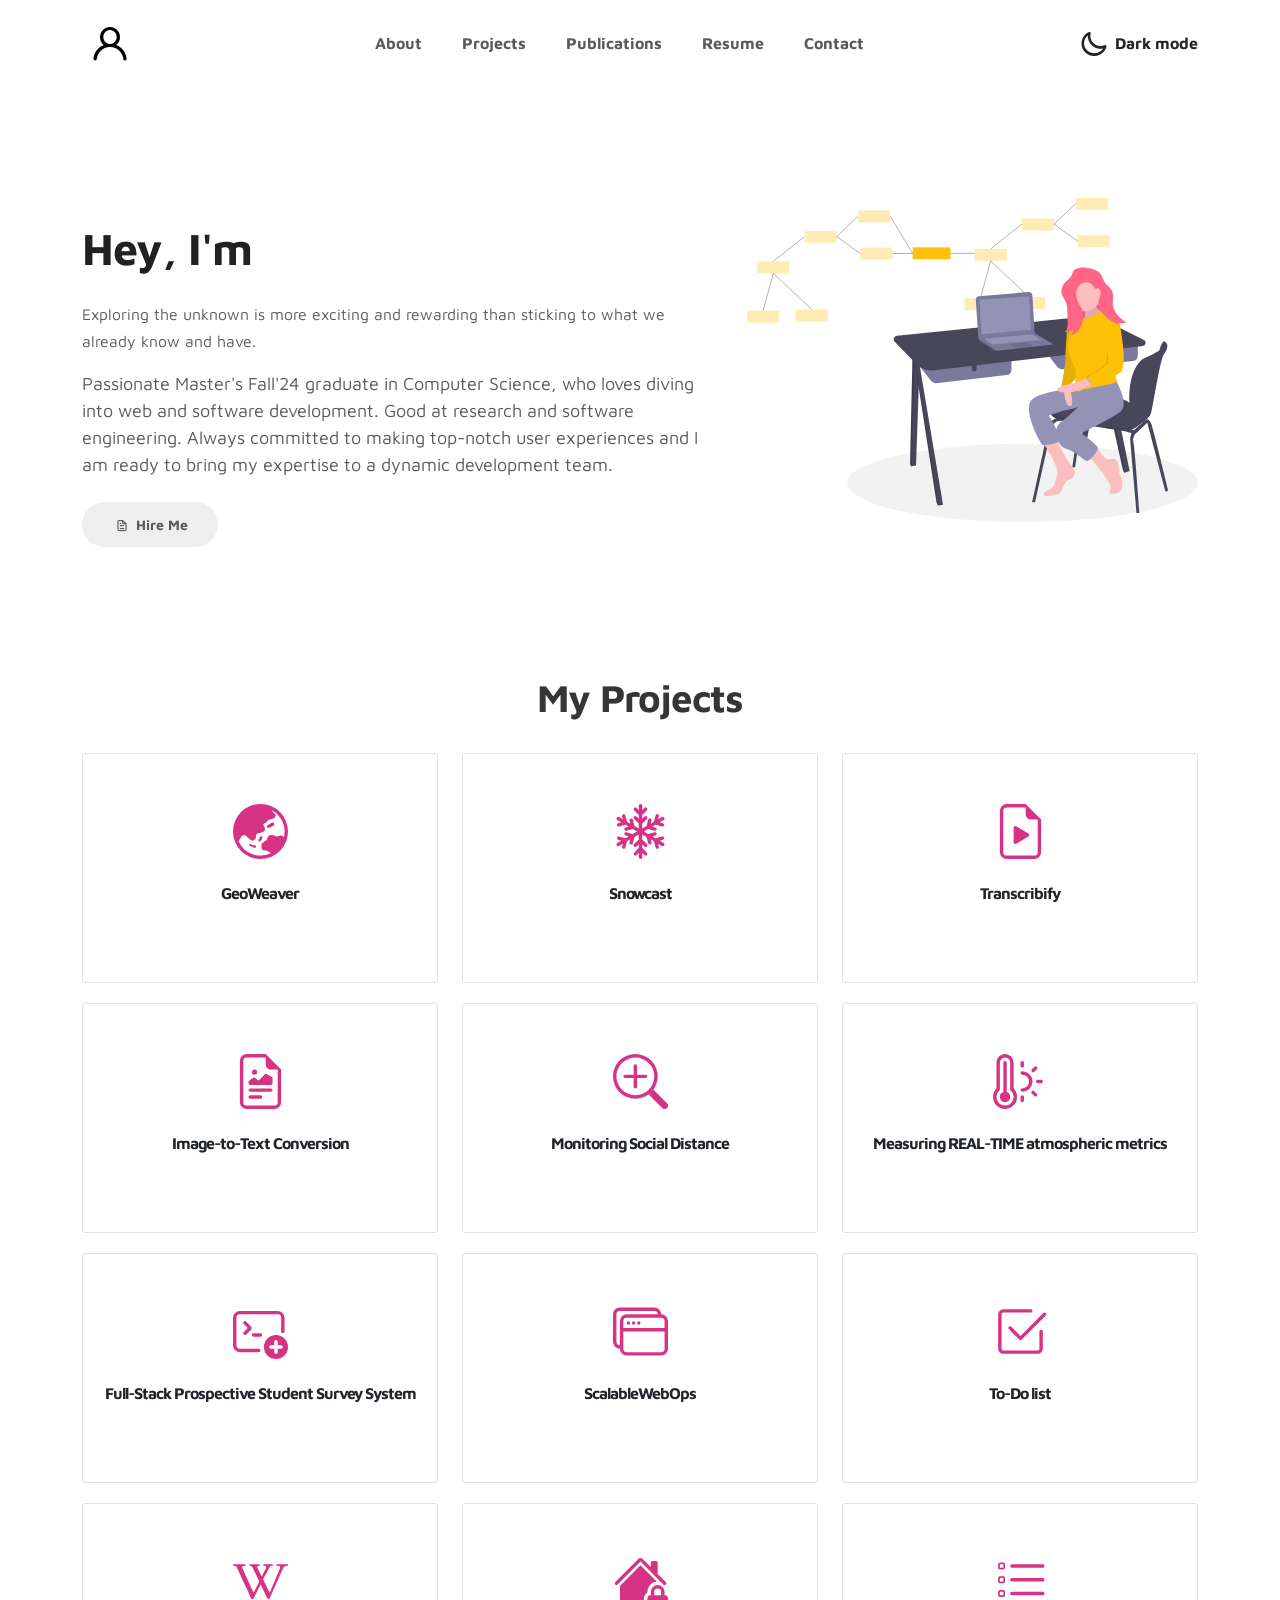
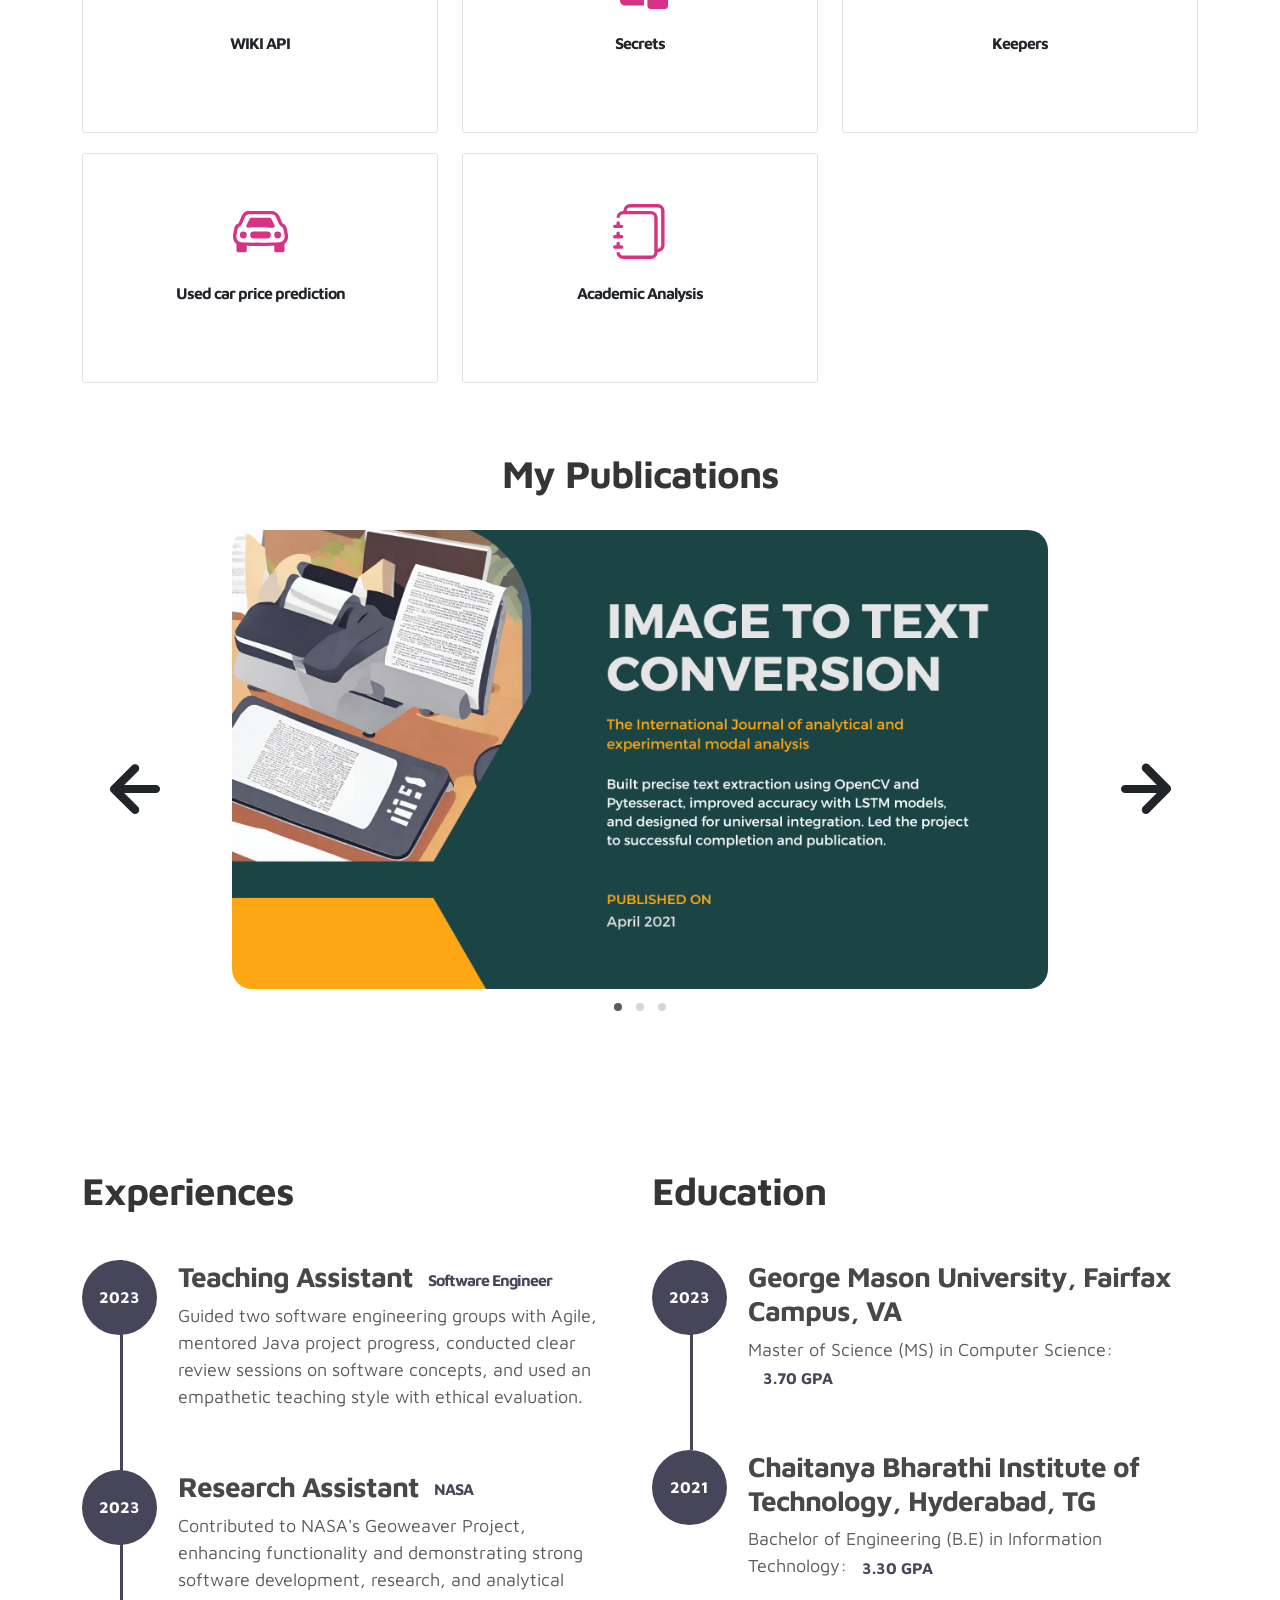
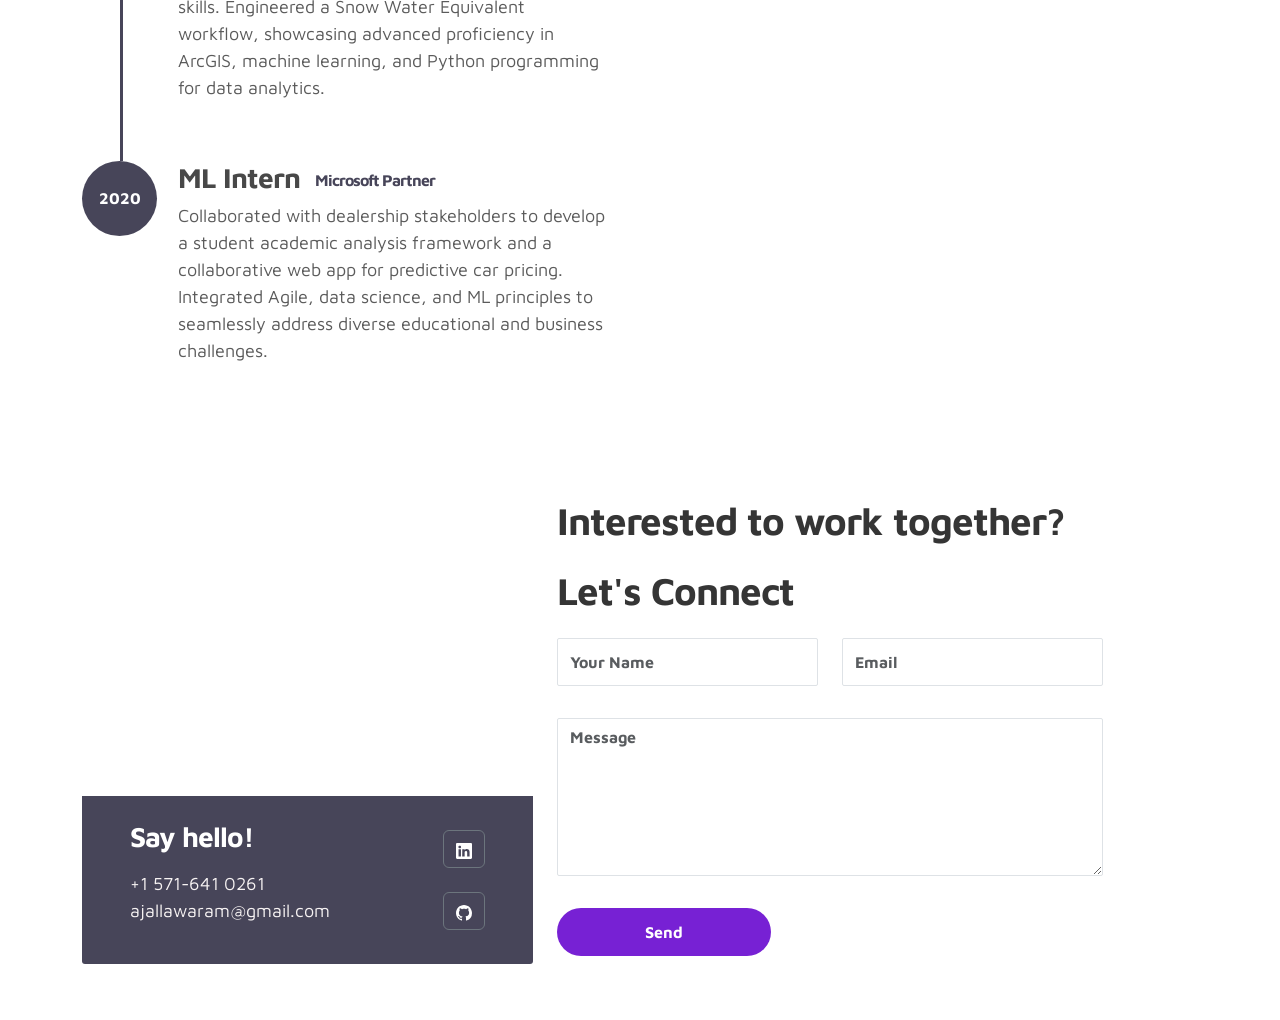
==== commit 149608a7: "Changed" ====
--- a/index.html
+++ b/index.html
@@ -347,7 +347,7 @@
                              </div>
                              <div class="timeline-info">
                               <h3><span>George Mason University,  Fairfax Campus, VA</span></h3>
-                              <p>Master's in Computer Science:<small>3.87 GPA</small></p>
+                              <p>Master of Science (MS) in Computer Science:<small>3.70 GPA</small></p>
                             </div>
                         </div>
 
@@ -356,8 +356,8 @@
                                 <span>2021</span>
                             </div>
                             <div class="timeline-info">
-                                <h3><span>Mahatma Gandhi Institute of Technology, Hyderabad, TG</span></h3>
-                                <p>Bachelor of Technology (B.Tech) in Computer Science and Engineering:<small>3.46 GPA </small></p>
+                                <h3><span>Chaitanya Bharathi Institute of Technology, Hyderabad, TG</span></h3>
+                                <p>Bachelor of Engineering (B.E) in Information Technology:<small>3.30 GPA </small></p>
                             </div>
                         </div>
                         
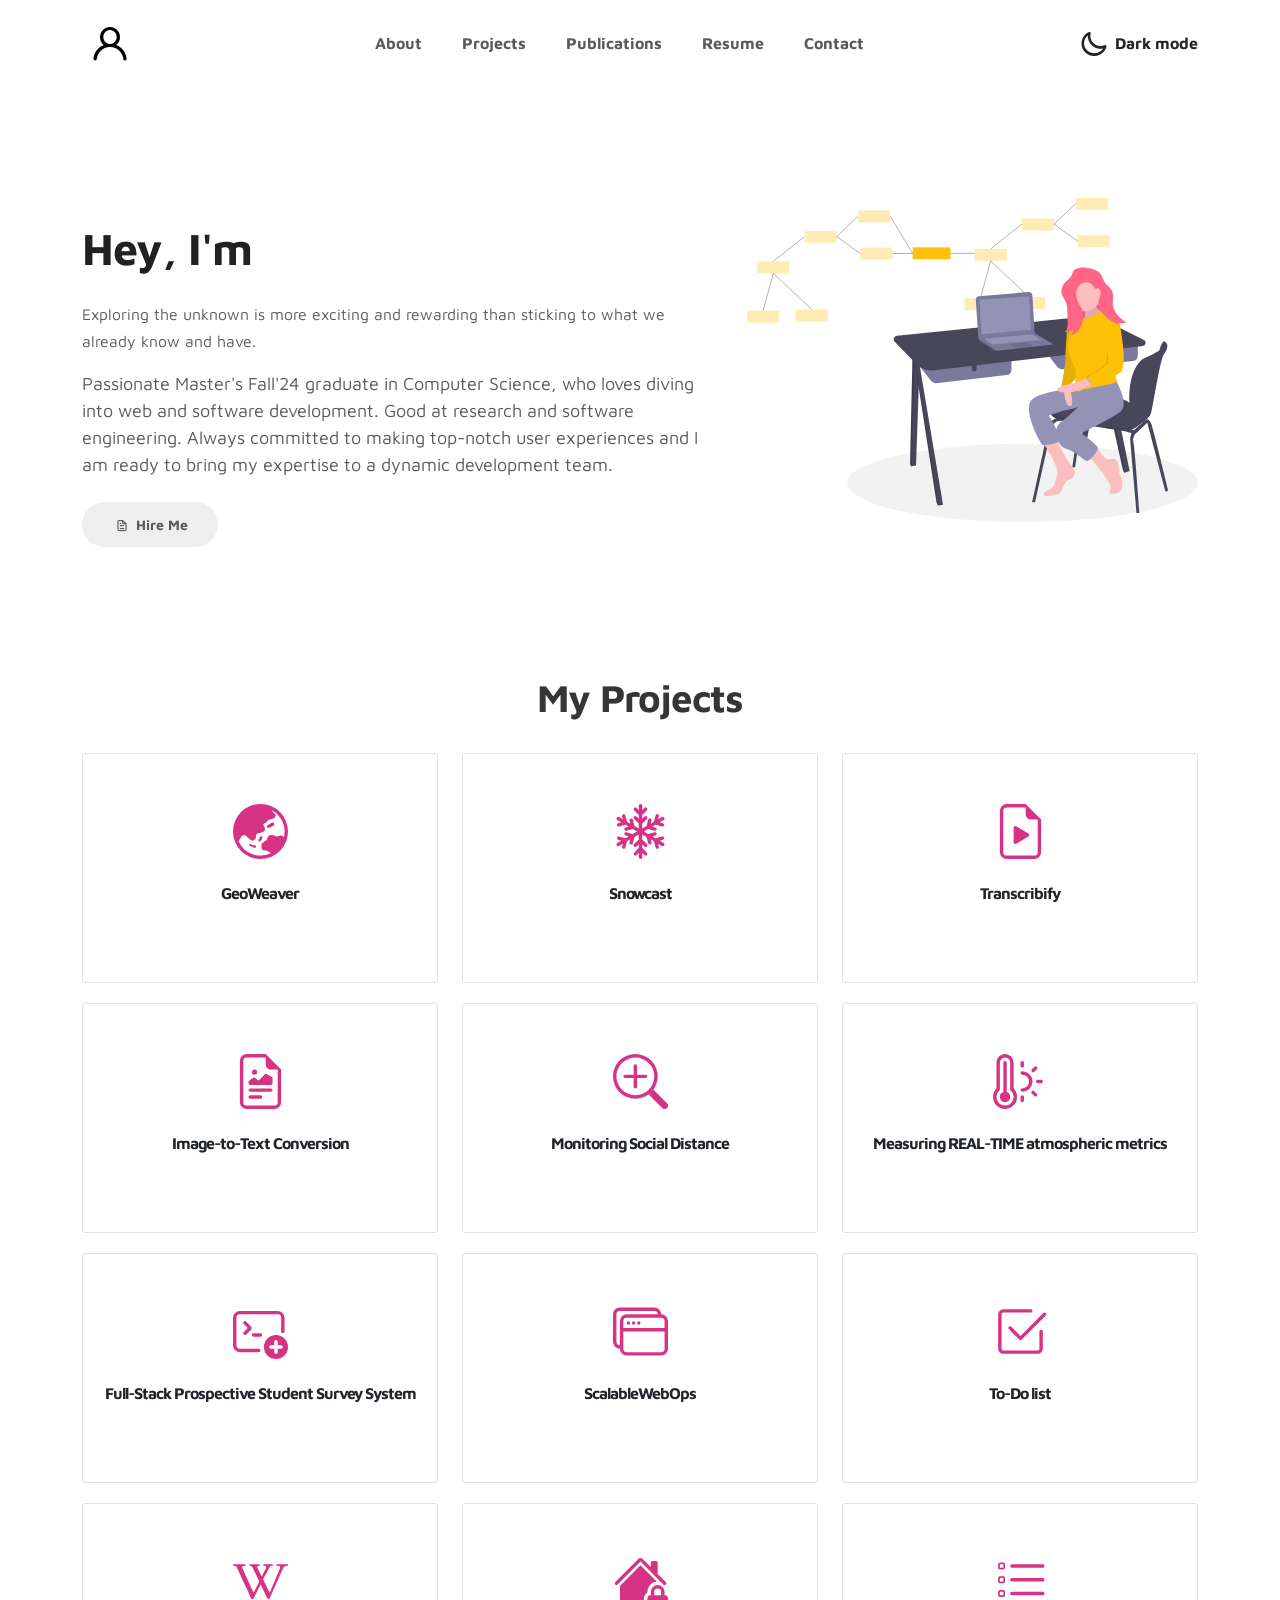
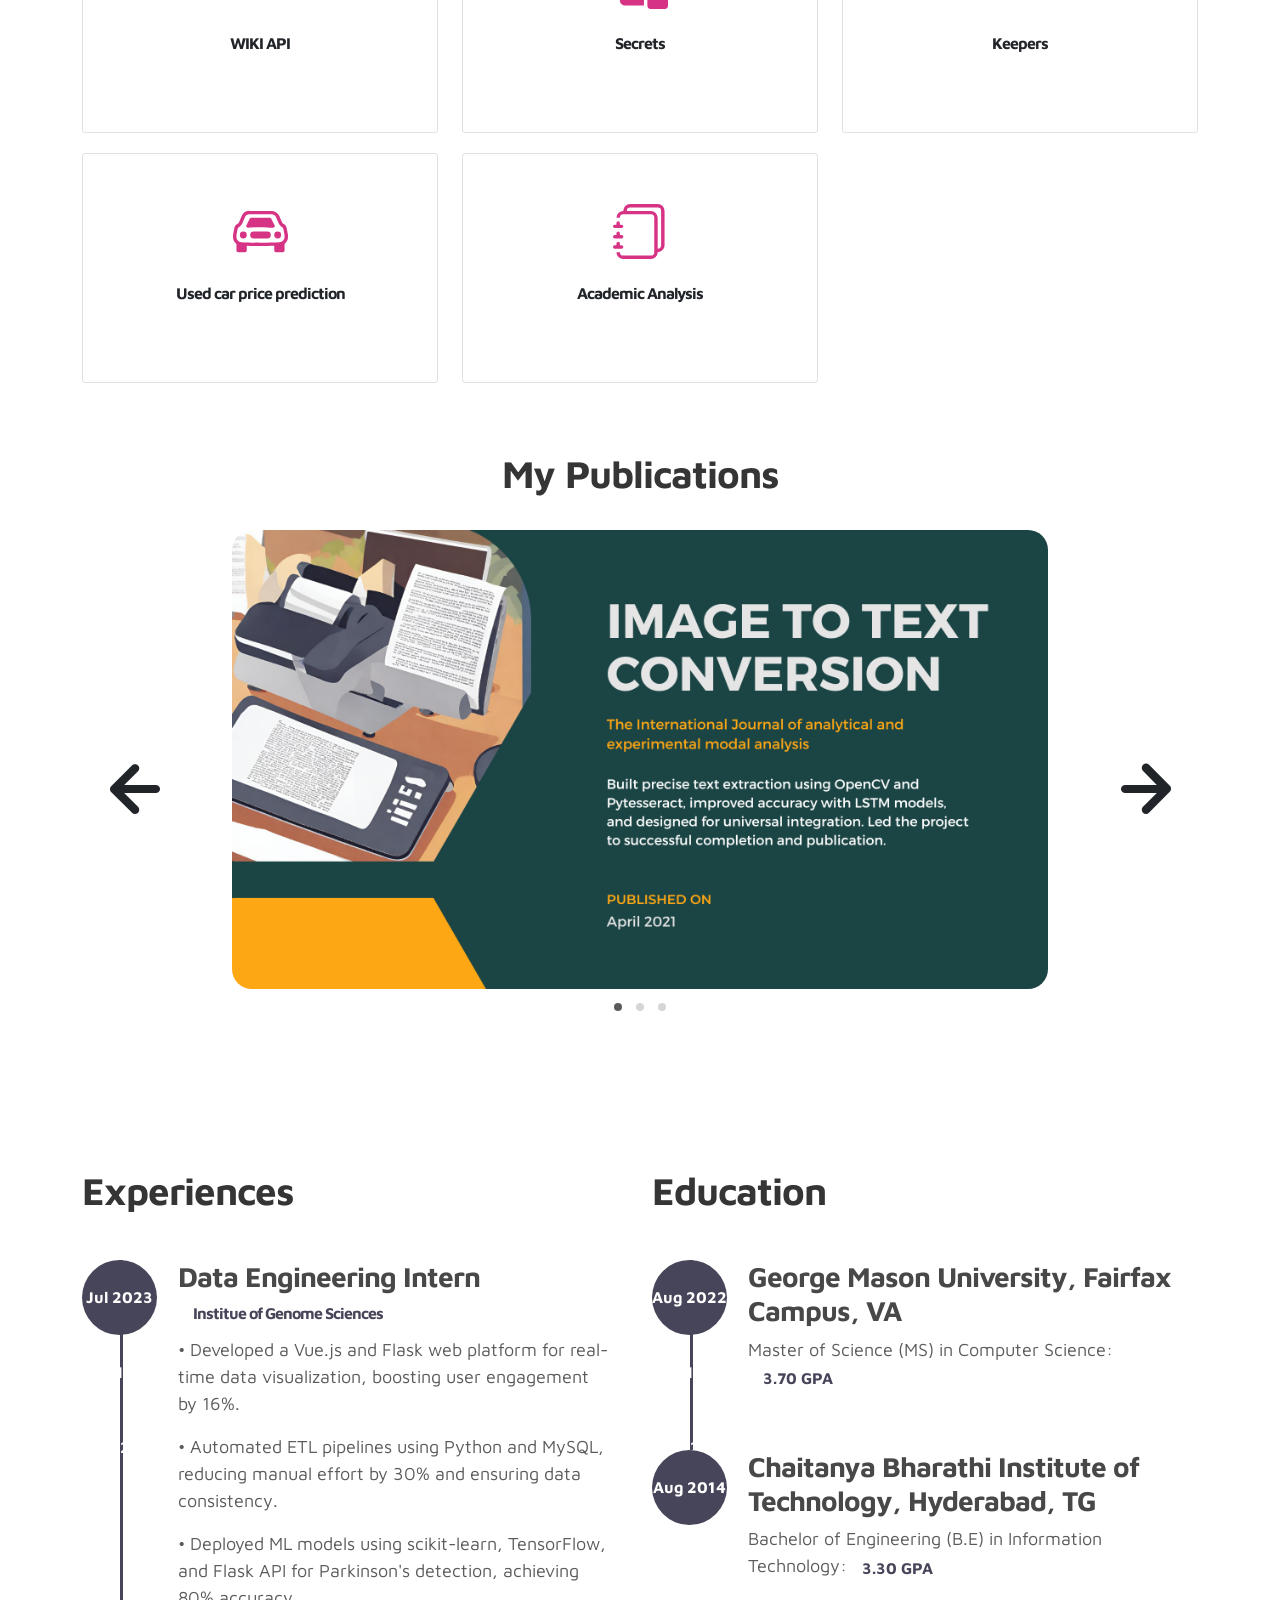
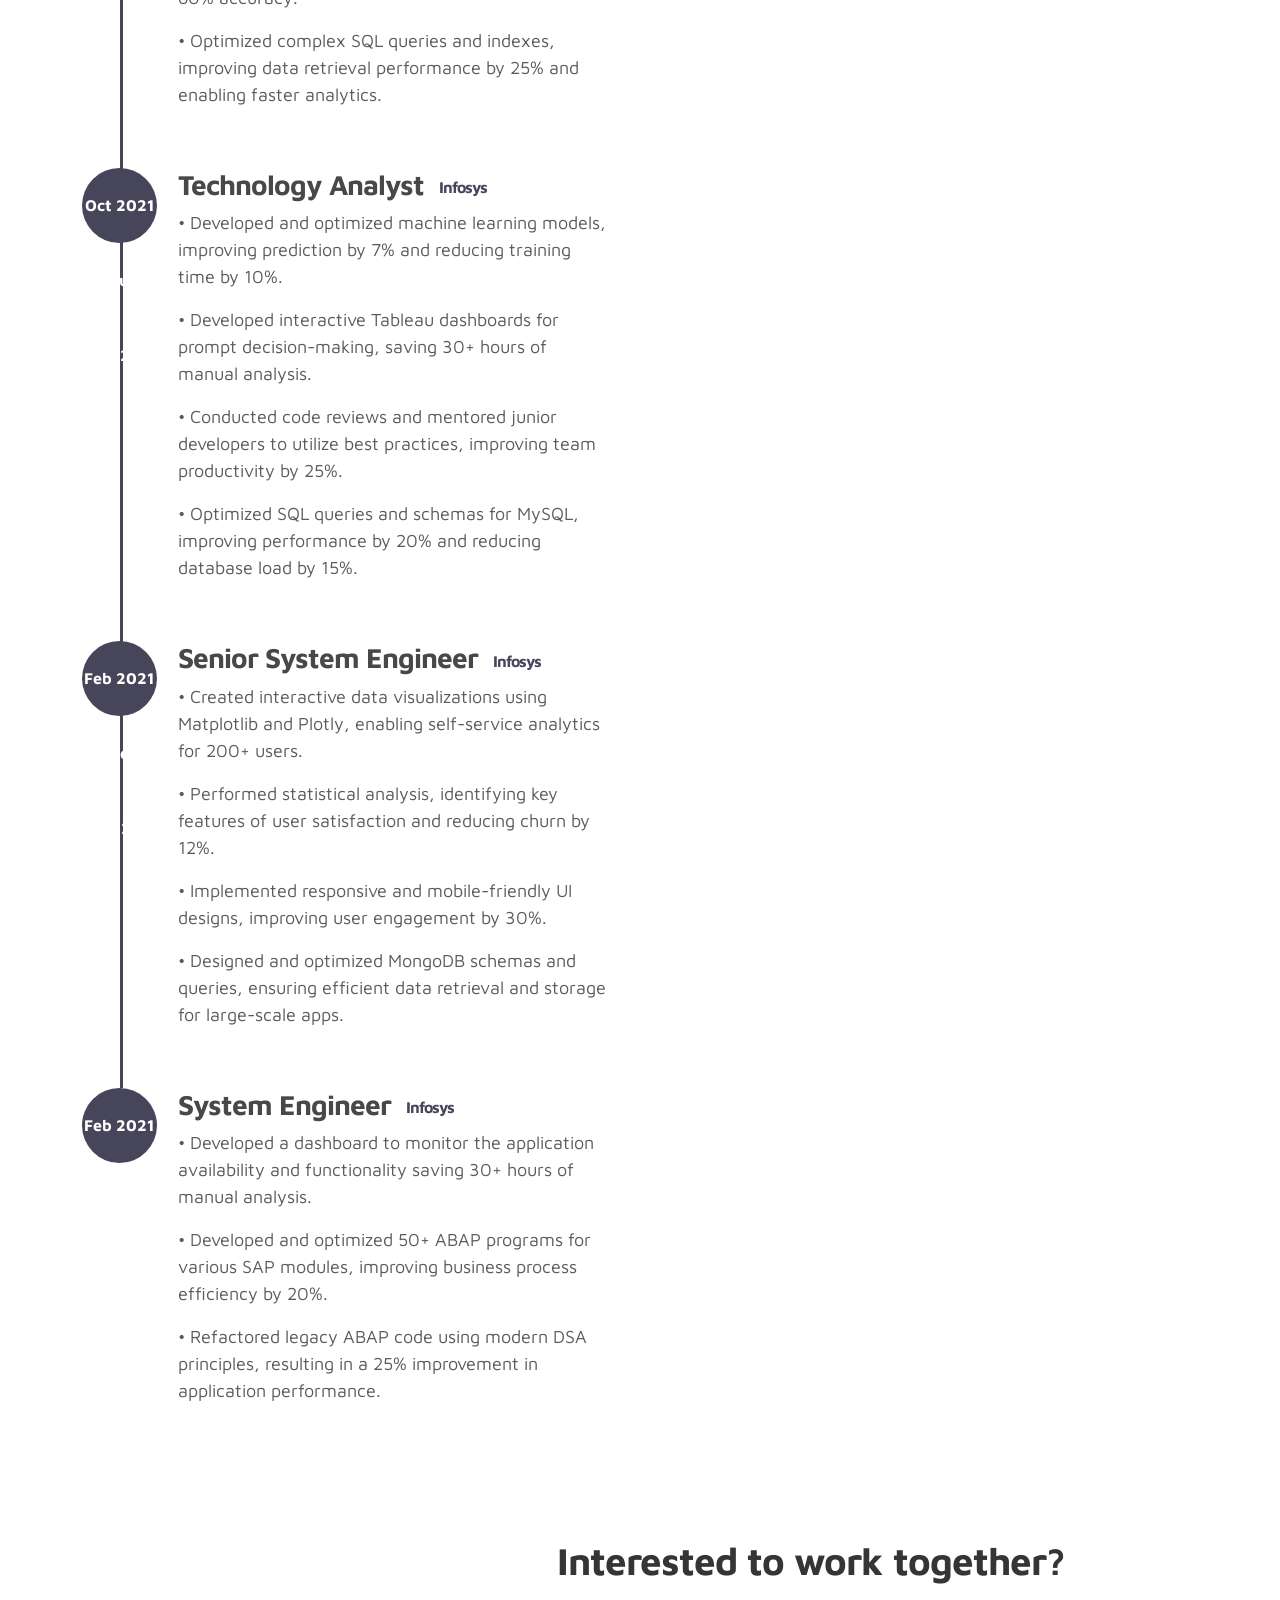
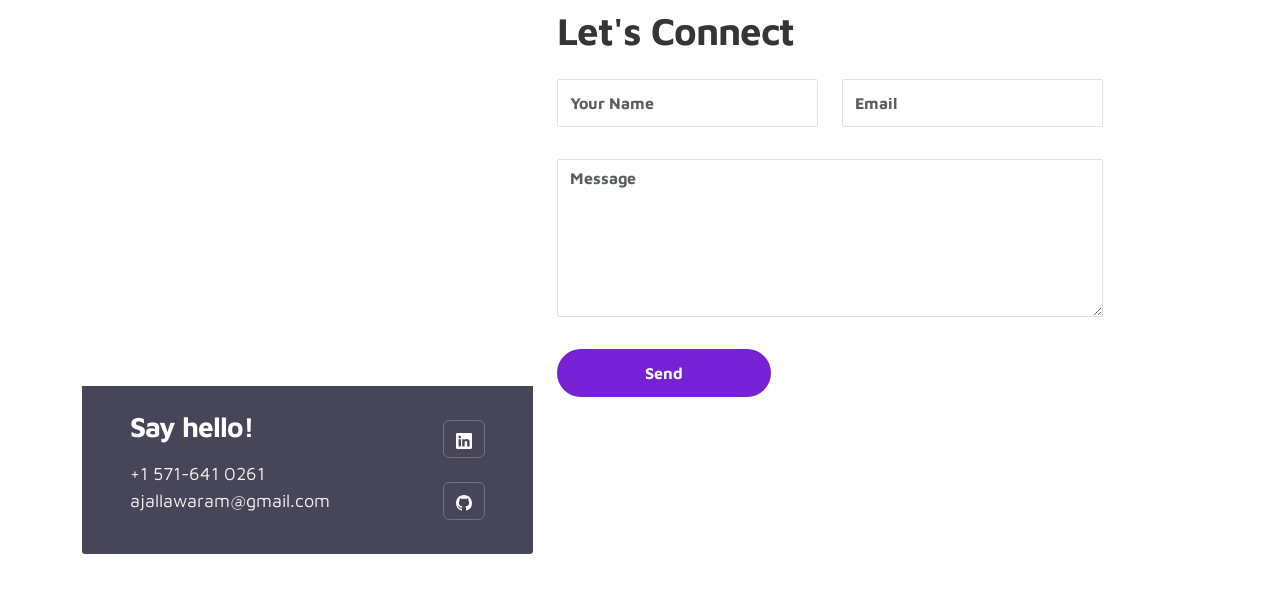
==== commit b4d5ad9f: "Exp" ====
--- a/index.html
+++ b/index.html
@@ -303,34 +303,54 @@
                     <div class="timeline">
                         <div class="timeline-wrapper">
                              <div class="timeline-yr">
-                                  <span>2023</span>
+                                  <span>Jul 2023 - May 2024</span>
                              </div>
                              <div class="timeline-info">
-                                  <h3><span>Teaching Assistant</span><small>Software Engineer</small></h3>
-                                  <p>Guided two software engineering groups with Agile, mentored Java project progress, conducted clear review sessions on software concepts, and used an empathetic teaching style with ethical evaluation.</p>
+                                  <h3><span>Data Engineering Intern</span><small>Institue of Genome Sciences</small></h3>
+                                  <p> • Developed a Vue.js and Flask web platform for real-time data visualization, boosting user engagement by 16%.</p>
+                                  <p> • Automated ETL pipelines using Python and MySQL, reducing manual effort by 30% and ensuring data consistency.</p>
+                                  <p> • Deployed ML models using scikit-learn, TensorFlow, and Flask API for Parkinson's detection, achieving 80% accuracy.</p>
+                                  <p> • Optimized complex SQL queries and indexes, improving data retrieval performance by 25% and enabling faster analytics.</p>
                              </div>
                         </div>
 
                         <div class="timeline-wrapper">
                             <div class="timeline-yr">
-                                <span>2023</span>
+                                <span>Oct 2021 - Jun 2022 </span>
                             </div>
                             <div class="timeline-info">
-                                <h3><span>Research Assistant</span><small>NASA</small></h3>
-                                <p>Contributed to NASA's Geoweaver Project, enhancing functionality and demonstrating strong software development, research, and analytical skills. Engineered a Snow Water Equivalent workflow, showcasing advanced proficiency in ArcGIS, machine learning, and Python programming for data analytics.</p>
+                                <h3><span>Technology Analyst</span><small>Infosys</small></h3>
+                                <p> • Developed and optimized machine learning models, improving prediction by 7% and reducing training time by 10%.</p>
+                                <p> • Developed interactive Tableau dashboards for prompt decision-making, saving 30+ hours of manual analysis.</p>
+                                <p> • Conducted code reviews and mentored junior developers to utilize best practices, improving team productivity by 25%.</p>
+                                <p> • Optimized SQL queries and schemas for MySQL, improving performance by 20% and reducing database load by 15%.</p>
                             </div>
                         </div>
 
                         <div class="timeline-wrapper">
                             <div class="timeline-yr">
-                                <span>2020</span>
+                                <span>Feb 2021 - Sep 2021</span>
                             </div>
                             <div class="timeline-info">
-                                <h3><span>ML Intern</span><small>Microsoft Partner</small></h3>
-                                <p>
-                               Collaborated with dealership stakeholders to develop a student academic analysis framework and a collaborative web app for predictive car pricing. Integrated Agile, data science, and ML principles to seamlessly address diverse educational and business challenges.</p>
-                            </div>
-                        </div>
+                                <h3><span>Senior System Engineer</span><small>Infosys</small></h3>
+                                <p> • Created interactive data visualizations using Matplotlib and Plotly, enabling self-service analytics for 200+ users.</p>
+                                <p> • Performed statistical analysis, identifying key features of user satisfaction and reducing churn by 12%.</p>
+                                <p> • Implemented responsive and mobile-friendly UI designs, improving user engagement by 30%.</p>
+                                <p> • Designed and optimized MongoDB schemas and queries, ensuring efficient data retrieval and storage for large-scale apps.</p>
+                            </div>
+                        </div>
+
+                        <div class="timeline-wrapper">
+                          <div class="timeline-yr">
+                              <span>Feb 2021 - Sep 2021</span>
+                          </div>
+                          <div class="timeline-info">
+                              <h3><span>System Engineer</span><small>Infosys</small></h3>
+                              <p> • Developed a dashboard to monitor the application availability and functionality saving 30+ hours of manual analysis.</p>
+                              <p> • Developed and optimized 50+ ABAP programs for various SAP modules, improving business process efficiency by 20%.</p>
+                              <p> • Refactored legacy ABAP code using modern DSA principles, resulting in a 25% improvement in application performance.</p>
+                          </div>
+                      </div>
                         
                         
 
@@ -343,7 +363,7 @@
                     <div class="timeline">
                         <div class="timeline-wrapper">
                              <div class="timeline-yr">
-                                  <span>2023</span>
+                                  <span>Aug 2022 - May 2024</span>
                              </div>
                              <div class="timeline-info">
                               <h3><span>George Mason University,  Fairfax Campus, VA</span></h3>
@@ -353,7 +373,7 @@
 
                         <div class="timeline-wrapper">
                             <div class="timeline-yr">
-                                <span>2021</span>
+                                <span>Aug 2014 - May 2018</span>
                             </div>
                             <div class="timeline-info">
                                 <h3><span>Chaitanya Bharathi Institute of Technology, Hyderabad, TG</span></h3>
@@ -378,7 +398,7 @@
           
           <div class="col-lg-5 mr-lg-5 col-12">
             <div class="google-map w-100">
-             <iframe src="https://www.google.com/maps/place/4360+Staffordshire+Ln,+Fairfax,+VA+22030/@38.8331478,-77.3038512,17z/data=!3m1!4b1!4m6!3m5!1s0x89b64e89d6893405:0x26f24a987b021b5b!8m2!3d38.8331436!4d-77.3012763!16s%2Fg%2F11rwl__jt3?entry=ttu"  width="400" height="300" frameborder="0" style="border:0" allowfullscreen></iframe>
+              <iframe src="https://www.google.com/maps/embed?pb=!1m18!1m12!1m3!1d3107.9700060088553!2d-77.3038512232008!3d38.833147750491165!2m3!1f0!2f0!3f0!3m2!1i1024!2i768!4f13.1!3m3!1m2!1s0x89b64e89d6893405%3A0x26f24a987b021b5b!2s4360%20Staffordshire%20Ln%2C%20Fairfax%2C%20VA%2022030!5e0!3m2!1sen!2sus!4v1714428542423!5m2!1sen!2sus" width="600" height="450" frameborder="0" style="border:0" allowfullscreen></iframe>
             </div>
 
             <div class="contact-info d-flex justify-content-between align-items-center py-4 px-lg-5">
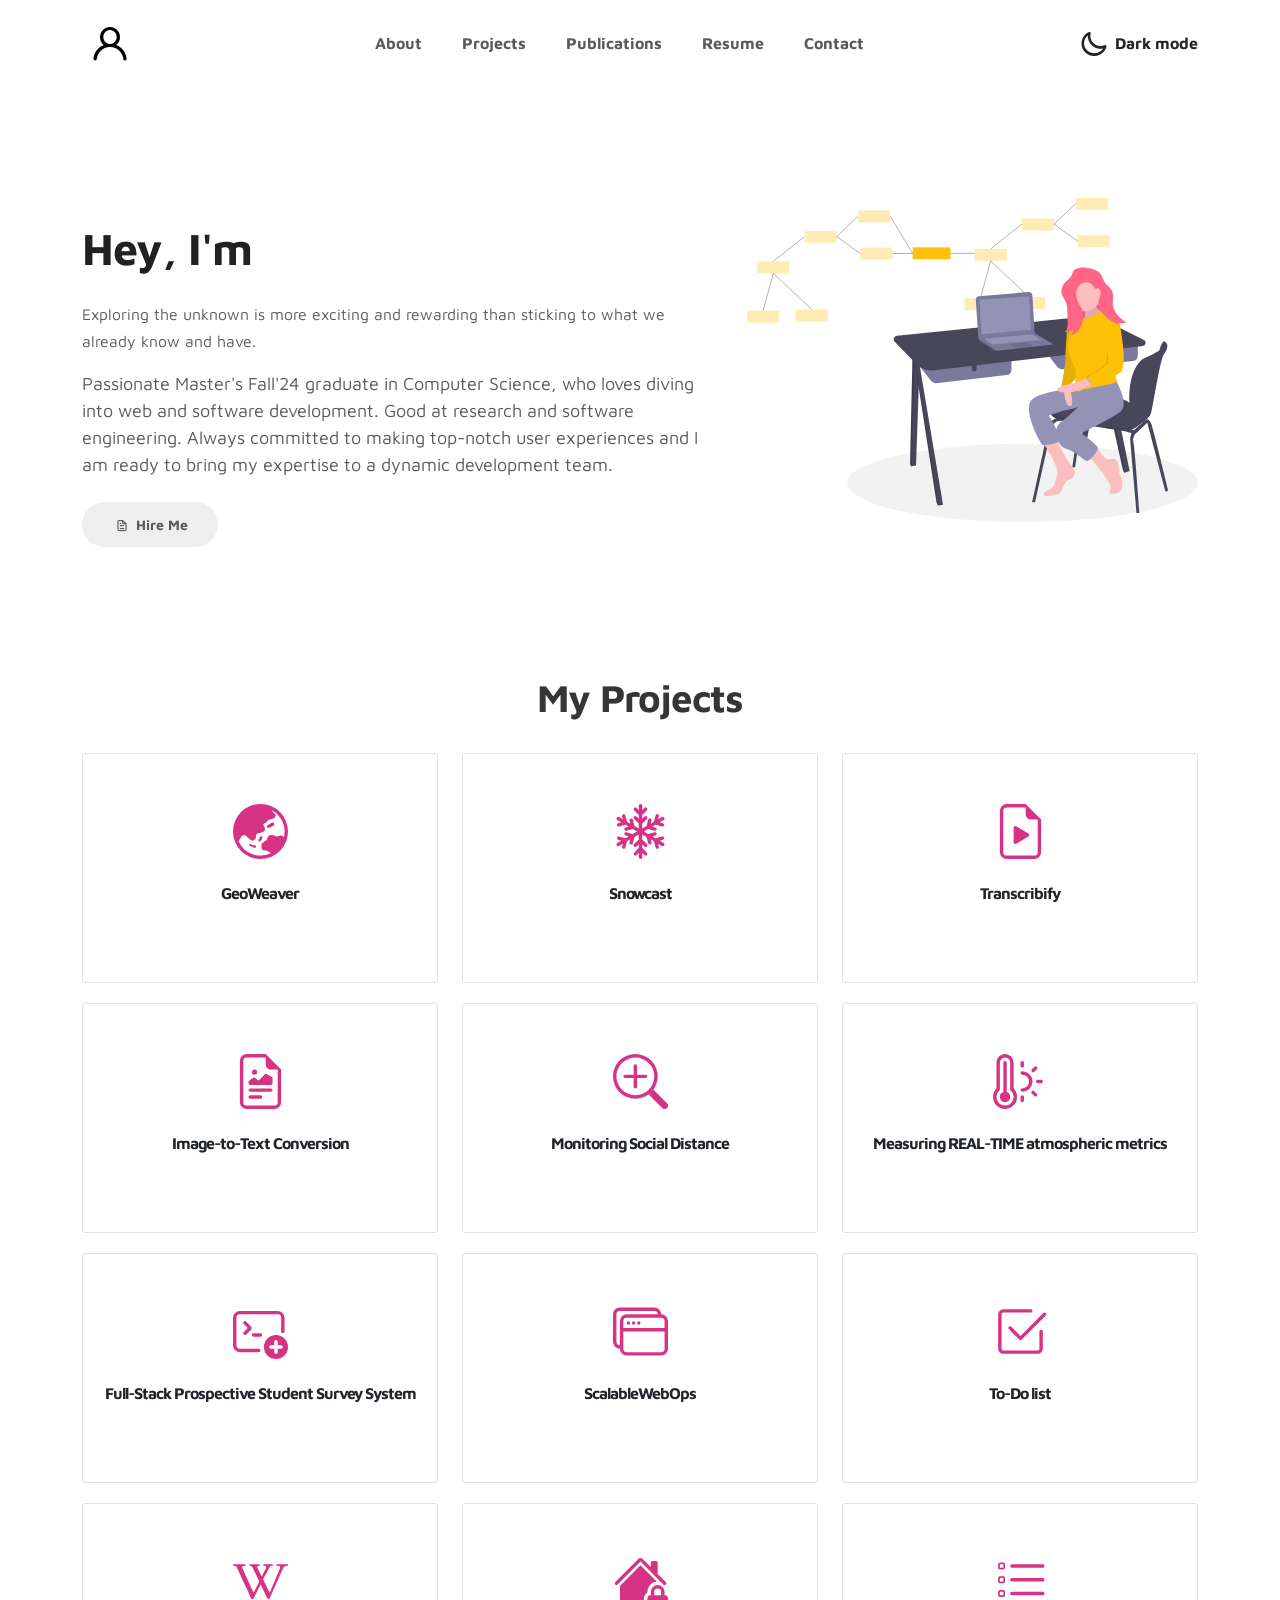
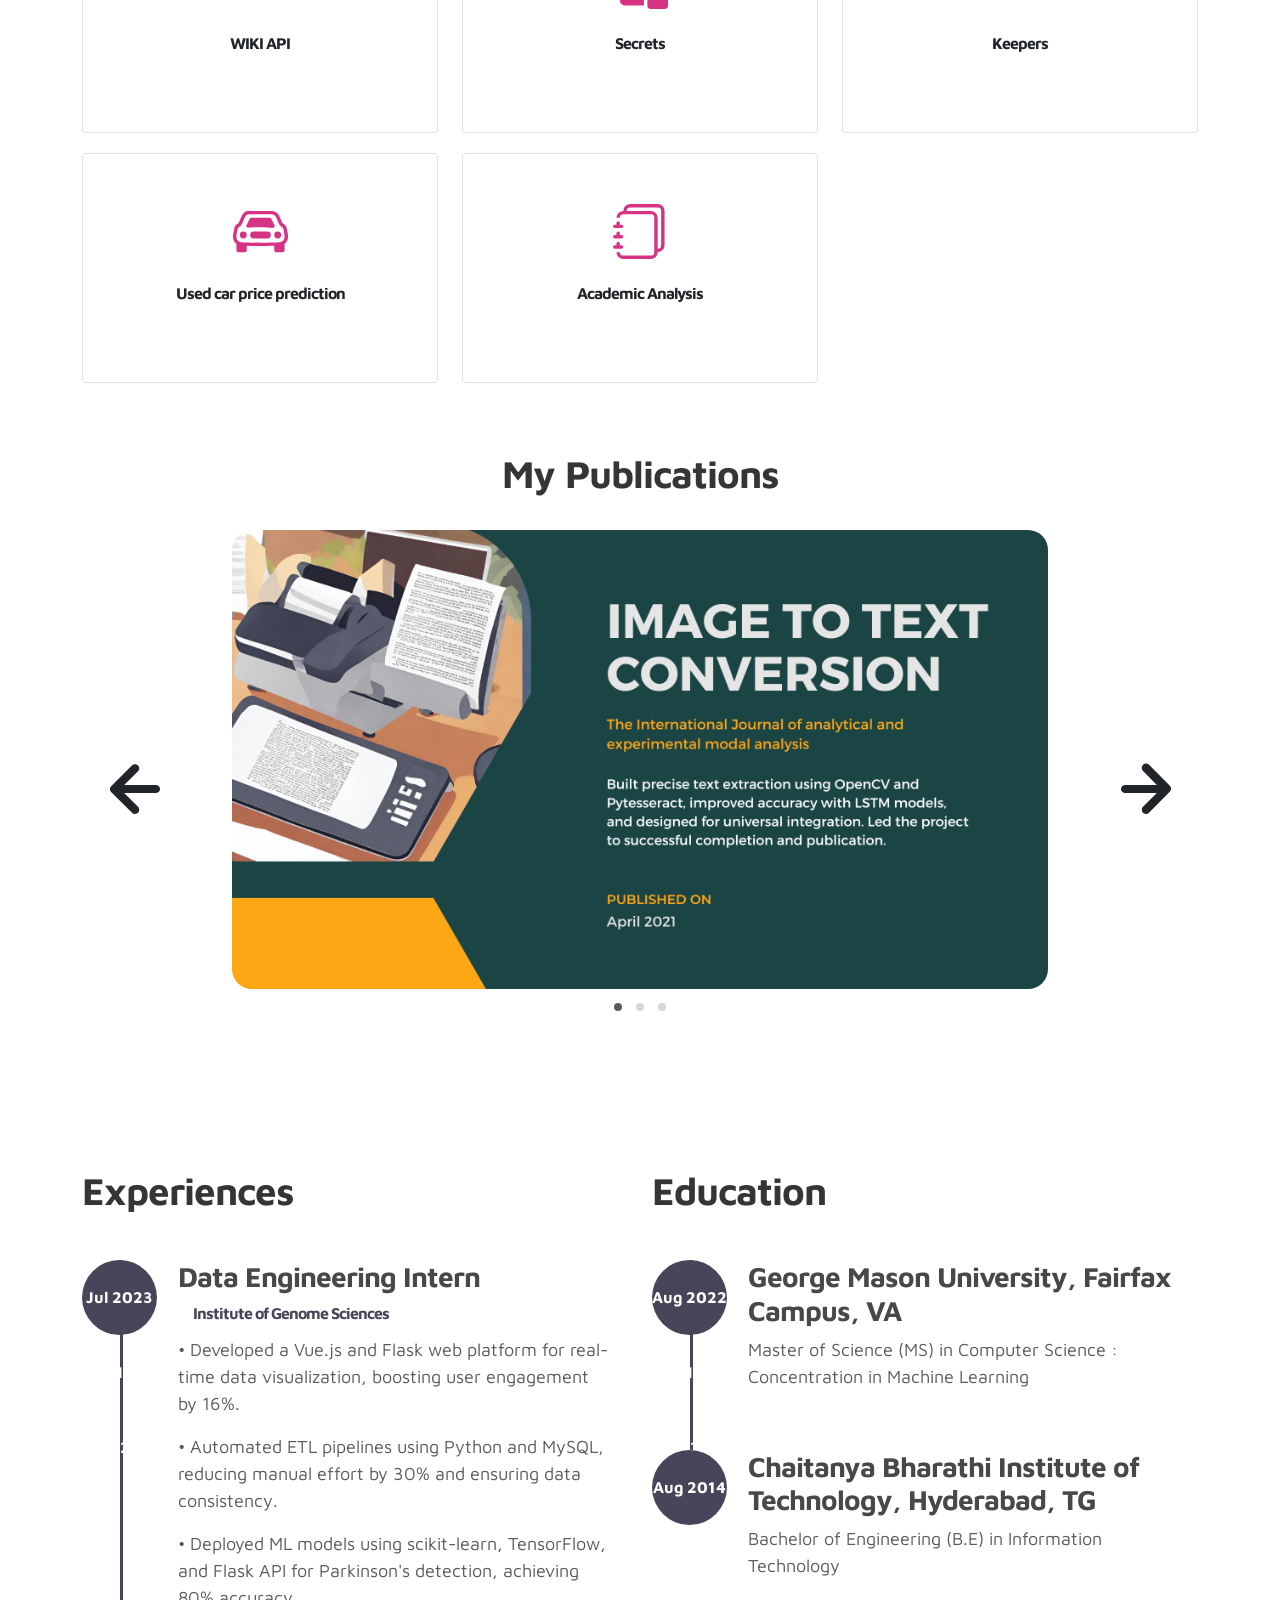
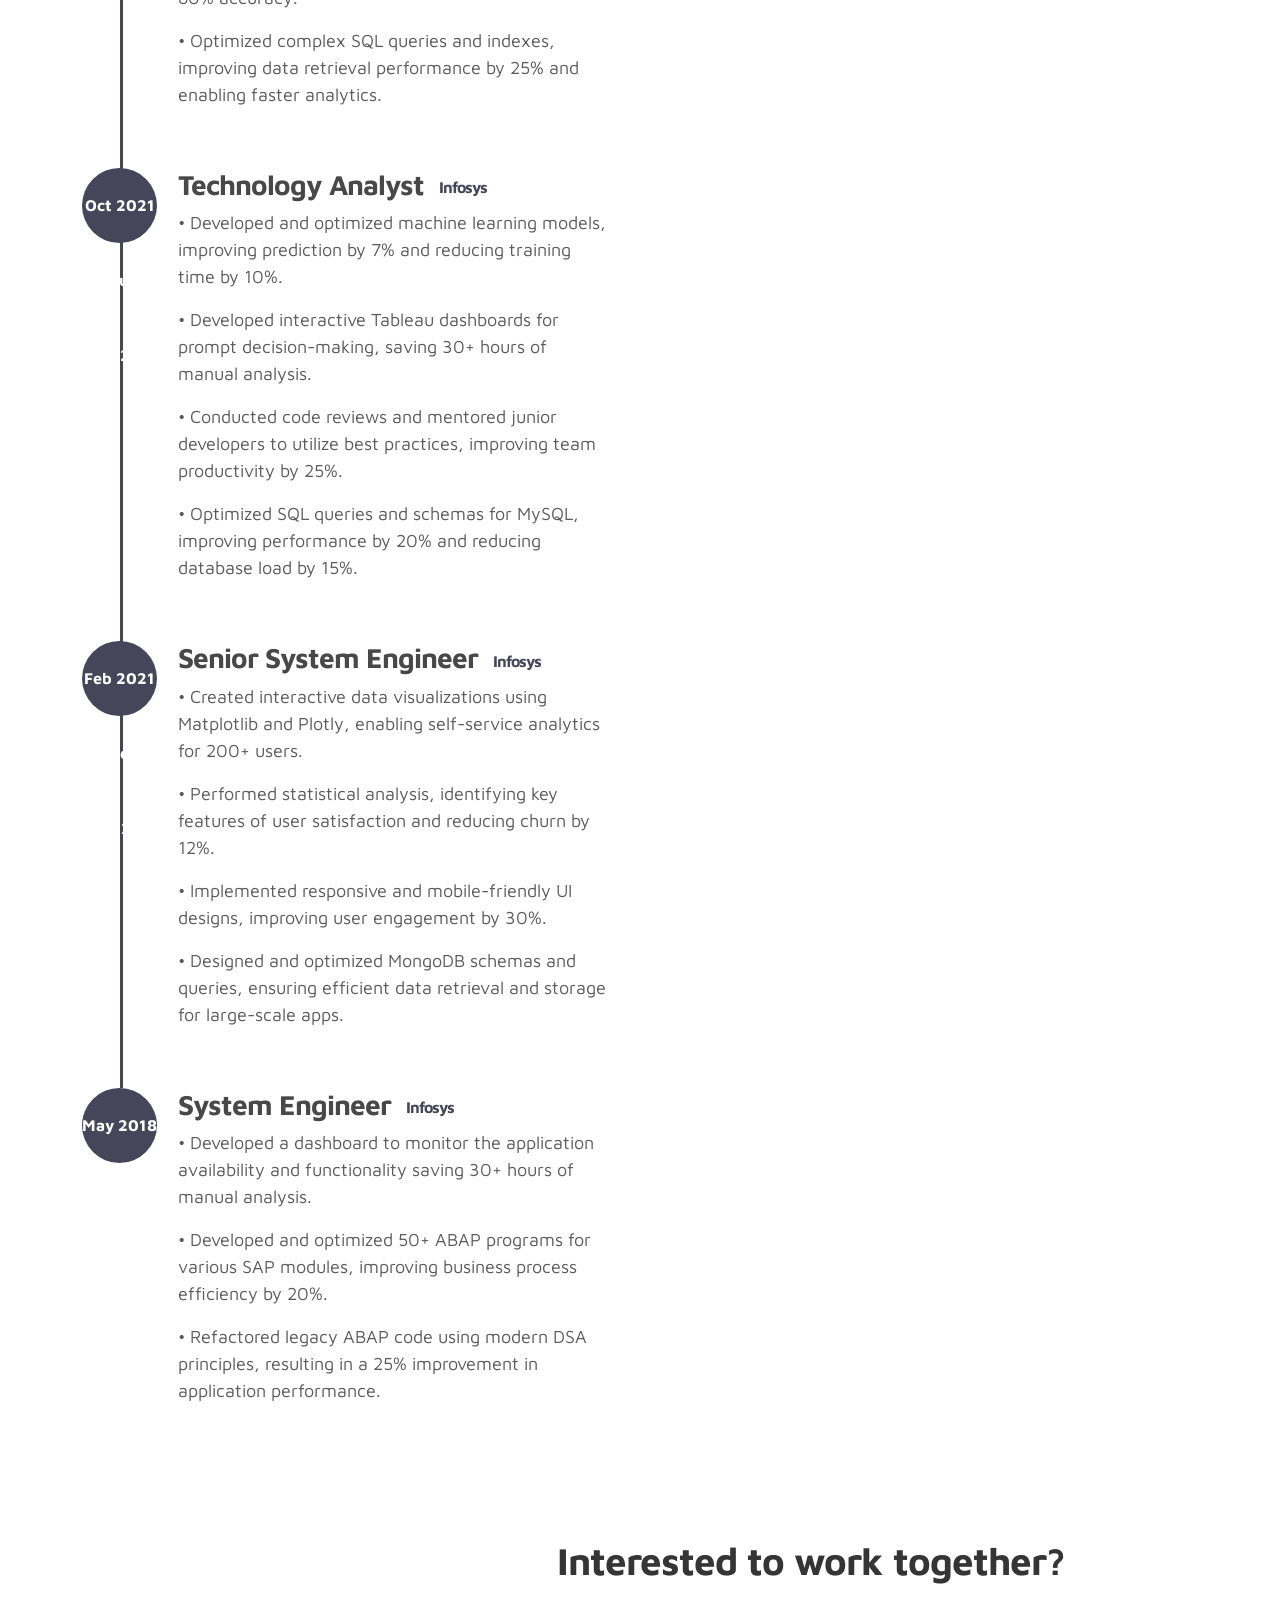
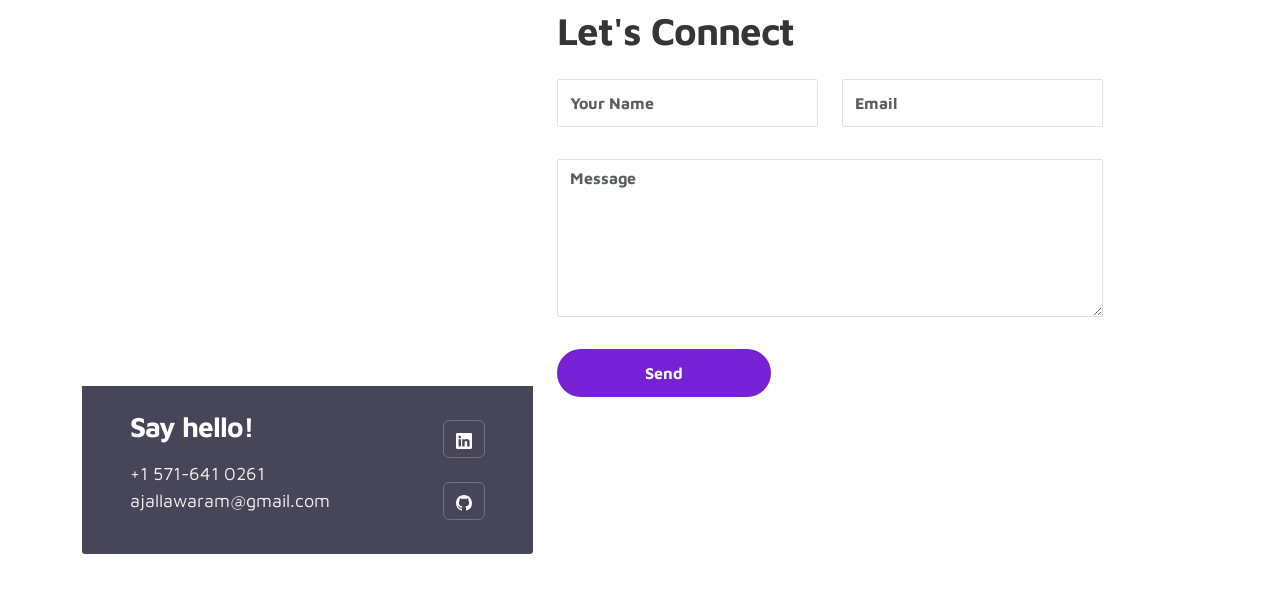
==== commit 9602c70b: "Exp" ====
--- a/index.html
+++ b/index.html
@@ -294,55 +294,55 @@
   
     <!-- FEATURES -->
     <section class="resume py-5 d-lg-flex justify-content-center align-items-center" id="resume">
-        <div class="container">
-            <div class="row">
-
-                <div class="col-lg-6 col-12">
+      <div class="container">
+          <div class="row">
+              <div class="col-lg-6 col-12">
                   <h2 class="mb-4">Experiences</h2>
-
-                    <div class="timeline">
-                        <div class="timeline-wrapper">
-                             <div class="timeline-yr">
-                                  <span>Jul 2023 - May 2024</span>
-                             </div>
-                             <div class="timeline-info">
-                                  <h3><span>Data Engineering Intern</span><small>Institue of Genome Sciences</small></h3>
-                                  <p> • Developed a Vue.js and Flask web platform for real-time data visualization, boosting user engagement by 16%.</p>
-                                  <p> • Automated ETL pipelines using Python and MySQL, reducing manual effort by 30% and ensuring data consistency.</p>
-                                  <p> • Deployed ML models using scikit-learn, TensorFlow, and Flask API for Parkinson's detection, achieving 80% accuracy.</p>
-                                  <p> • Optimized complex SQL queries and indexes, improving data retrieval performance by 25% and enabling faster analytics.</p>
-                             </div>
-                        </div>
-
-                        <div class="timeline-wrapper">
-                            <div class="timeline-yr">
-                                <span>Oct 2021 - Jun 2022 </span>
-                            </div>
-                            <div class="timeline-info">
-                                <h3><span>Technology Analyst</span><small>Infosys</small></h3>
-                                <p> • Developed and optimized machine learning models, improving prediction by 7% and reducing training time by 10%.</p>
-                                <p> • Developed interactive Tableau dashboards for prompt decision-making, saving 30+ hours of manual analysis.</p>
-                                <p> • Conducted code reviews and mentored junior developers to utilize best practices, improving team productivity by 25%.</p>
-                                <p> • Optimized SQL queries and schemas for MySQL, improving performance by 20% and reducing database load by 15%.</p>
-                            </div>
-                        </div>
-
-                        <div class="timeline-wrapper">
-                            <div class="timeline-yr">
-                                <span>Feb 2021 - Sep 2021</span>
-                            </div>
-                            <div class="timeline-info">
-                                <h3><span>Senior System Engineer</span><small>Infosys</small></h3>
-                                <p> • Created interactive data visualizations using Matplotlib and Plotly, enabling self-service analytics for 200+ users.</p>
-                                <p> • Performed statistical analysis, identifying key features of user satisfaction and reducing churn by 12%.</p>
-                                <p> • Implemented responsive and mobile-friendly UI designs, improving user engagement by 30%.</p>
-                                <p> • Designed and optimized MongoDB schemas and queries, ensuring efficient data retrieval and storage for large-scale apps.</p>
-                            </div>
-                        </div>
-
-                        <div class="timeline-wrapper">
+                  <div class="timeline">
+                      <!-- Timeline items here -->
+                      <!-- Data Engineering Intern -->
+                      <div class="timeline-wrapper">
+                          <div class="timeline-yr">
+                              <span>Jul 2023 - May 2024</span>
+                          </div>
+                          <div class="timeline-info">
+                              <h3><span>Data Engineering Intern</span><small>Institute of Genome Sciences</small></h3>
+                              <p> • Developed a Vue.js and Flask web platform for real-time data visualization, boosting user engagement by 16%.</p>
+                              <p> • Automated ETL pipelines using Python and MySQL, reducing manual effort by 30% and ensuring data consistency.</p>
+                              <p> • Deployed ML models using scikit-learn, TensorFlow, and Flask API for Parkinson's detection, achieving 80% accuracy.</p>
+                              <p> • Optimized complex SQL queries and indexes, improving data retrieval performance by 25% and enabling faster analytics.</p>
+                          </div>
+                      </div>
+                      <!-- Technology Analyst -->
+                      <div class="timeline-wrapper">
+                          <div class="timeline-yr">
+                              <span>Oct 2021 - Jun 2022</span>
+                          </div>
+                          <div class="timeline-info">
+                              <h3><span>Technology Analyst</span><small>Infosys</small></h3>
+                              <p> • Developed and optimized machine learning models, improving prediction by 7% and reducing training time by 10%.</p>
+                              <p> • Developed interactive Tableau dashboards for prompt decision-making, saving 30+ hours of manual analysis.</p>
+                              <p> • Conducted code reviews and mentored junior developers to utilize best practices, improving team productivity by 25%.</p>
+                              <p> • Optimized SQL queries and schemas for MySQL, improving performance by 20% and reducing database load by 15%.</p>
+                          </div>
+                      </div>
+                      <!-- Senior System Engineer -->
+                      <div class="timeline-wrapper">
                           <div class="timeline-yr">
                               <span>Feb 2021 - Sep 2021</span>
+                          </div>
+                          <div class="timeline-info">
+                              <h3><span>Senior System Engineer</span><small>Infosys</small></h3>
+                              <p> • Created interactive data visualizations using Matplotlib and Plotly, enabling self-service analytics for 200+ users.</p>
+                              <p> • Performed statistical analysis, identifying key features of user satisfaction and reducing churn by 12%.</p>
+                              <p> • Implemented responsive and mobile-friendly UI designs, improving user engagement by 30%.</p>
+                              <p> • Designed and optimized MongoDB schemas and queries, ensuring efficient data retrieval and storage for large-scale apps.</p>
+                          </div>
+                      </div>
+                      <!-- System Engineer -->
+                      <div class="timeline-wrapper">
+                          <div class="timeline-yr">
+                              <span>May 2018 - Jan 2021</span>
                           </div>
                           <div class="timeline-info">
                               <h3><span>System Engineer</span><small>Infosys</small></h3>
@@ -351,44 +351,36 @@
                               <p> • Refactored legacy ABAP code using modern DSA principles, resulting in a 25% improvement in application performance.</p>
                           </div>
                       </div>
-                        
-                        
-
-                    </div>
-                </div>
-
-                <div class="col-lg-6 col-12">
+                  </div>
+              </div>
+  
+              <div class="col-lg-6 col-12">
                   <h2 class="mb-4 mobile-mt-2">Education</h2>
-
-                    <div class="timeline">
-                        <div class="timeline-wrapper">
-                             <div class="timeline-yr">
-                                  <span>Aug 2022 - May 2024</span>
-                             </div>
-                             <div class="timeline-info">
-                              <h3><span>George Mason University,  Fairfax Campus, VA</span></h3>
-                              <p>Master of Science (MS) in Computer Science:<small>3.70 GPA</small></p>
-                            </div>
-                        </div>
-
-                        <div class="timeline-wrapper">
-                            <div class="timeline-yr">
-                                <span>Aug 2014 - May 2018</span>
-                            </div>
-                            <div class="timeline-info">
-                                <h3><span>Chaitanya Bharathi Institute of Technology, Hyderabad, TG</span></h3>
-                                <p>Bachelor of Engineering (B.E) in Information Technology:<small>3.30 GPA </small></p>
-                            </div>
-                        </div>
-                        
-                       
-
-                    </div>
-                </div>
-                
-            </div>
-        </div>
-    </section>
+                  <div class="timeline">
+                      <!-- Timeline items for education -->
+                      <div class="timeline-wrapper">
+                          <div class="timeline-yr">
+                              <span>Aug 2022 - May 2024</span>
+                          </div>
+                          <div class="timeline-info">
+                              <h3><span>George Mason University, Fairfax Campus, VA</span></h3>
+                              <p>Master of Science (MS) in Computer Science : Concentration in Machine Learning</p>
+                          </div>
+                      </div>
+                      <div class="timeline-wrapper">
+                          <div class="timeline-yr">
+                              <span>Aug 2014 - May 2018</span>
+                          </div>
+                          <div class="timeline-info">
+                              <h3><span>Chaitanya Bharathi Institute of Technology, Hyderabad, TG</span></h3>
+                              <p>Bachelor of Engineering (B.E) in Information Technology</p>
+                          </div>
+                      </div>
+                  </div>
+              </div>
+          </div>
+      </div>
+  </section>
 
   
     <!-- CONTACT -->
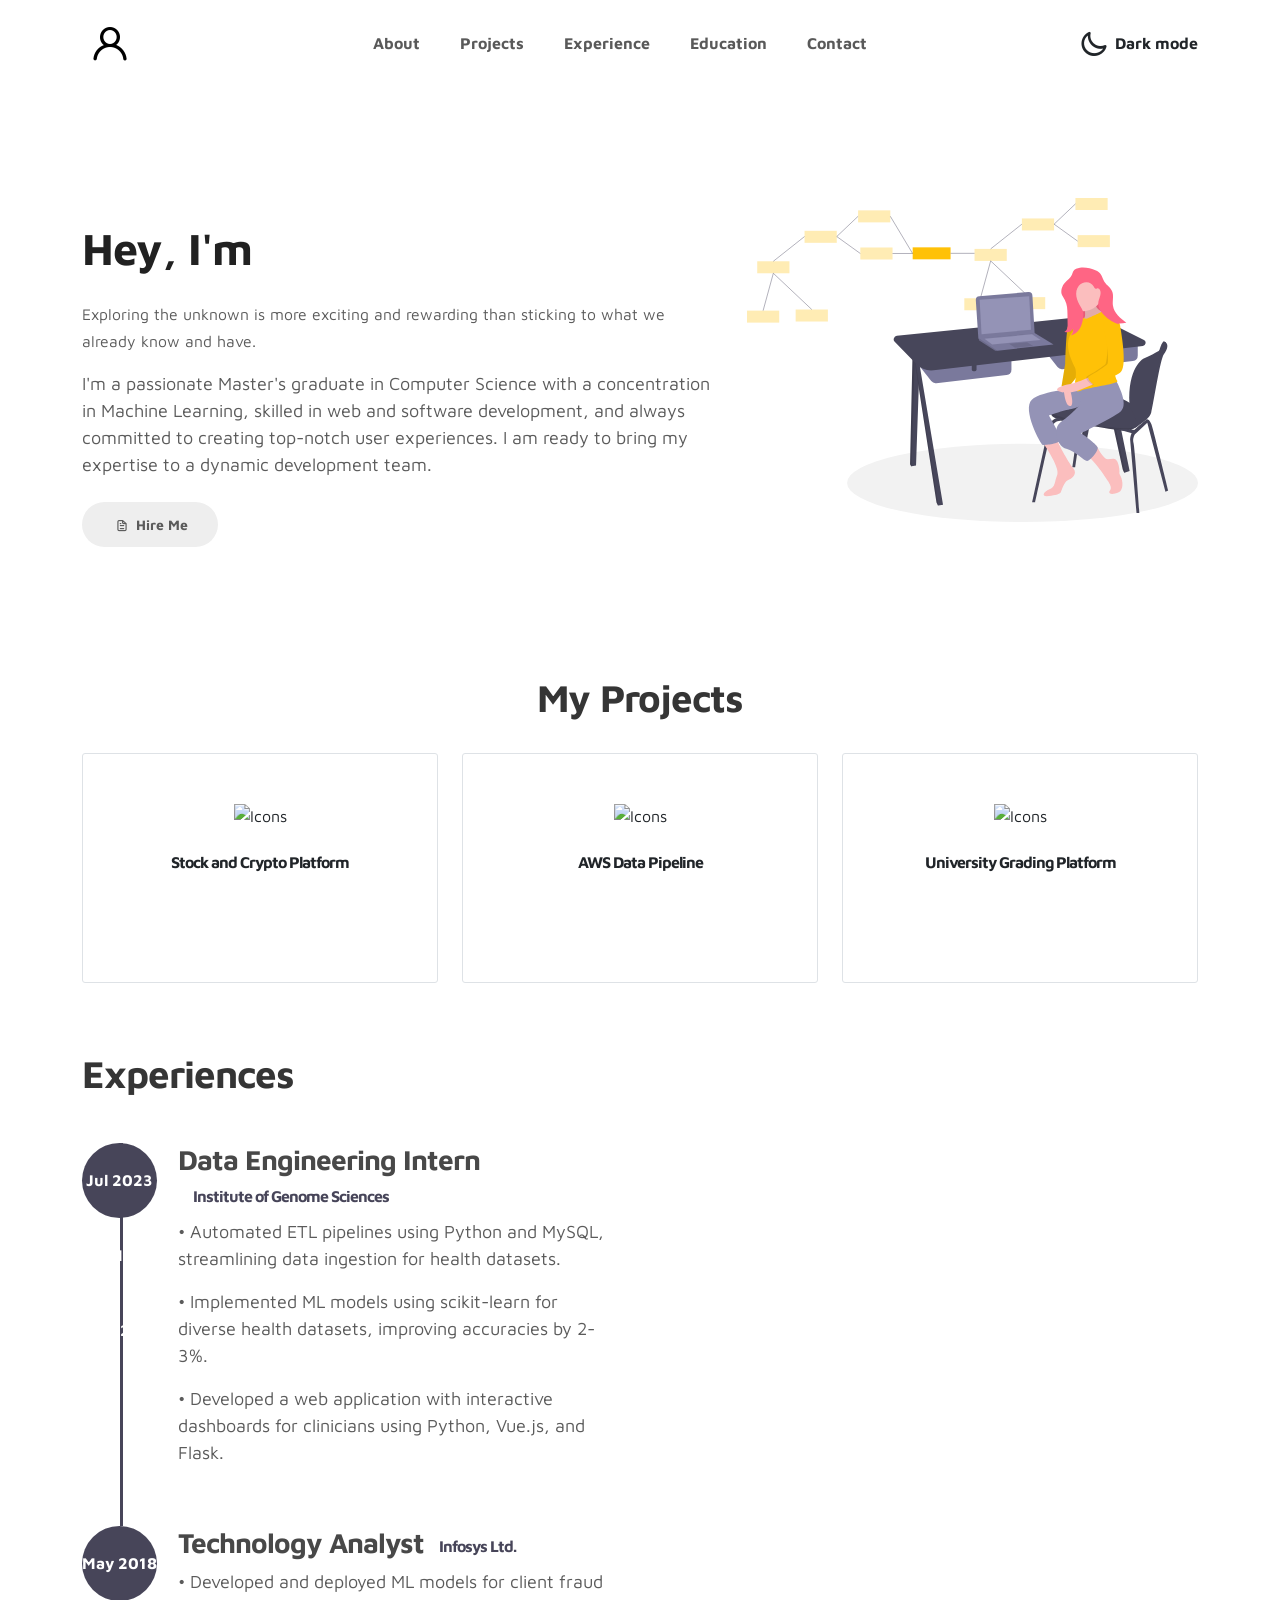
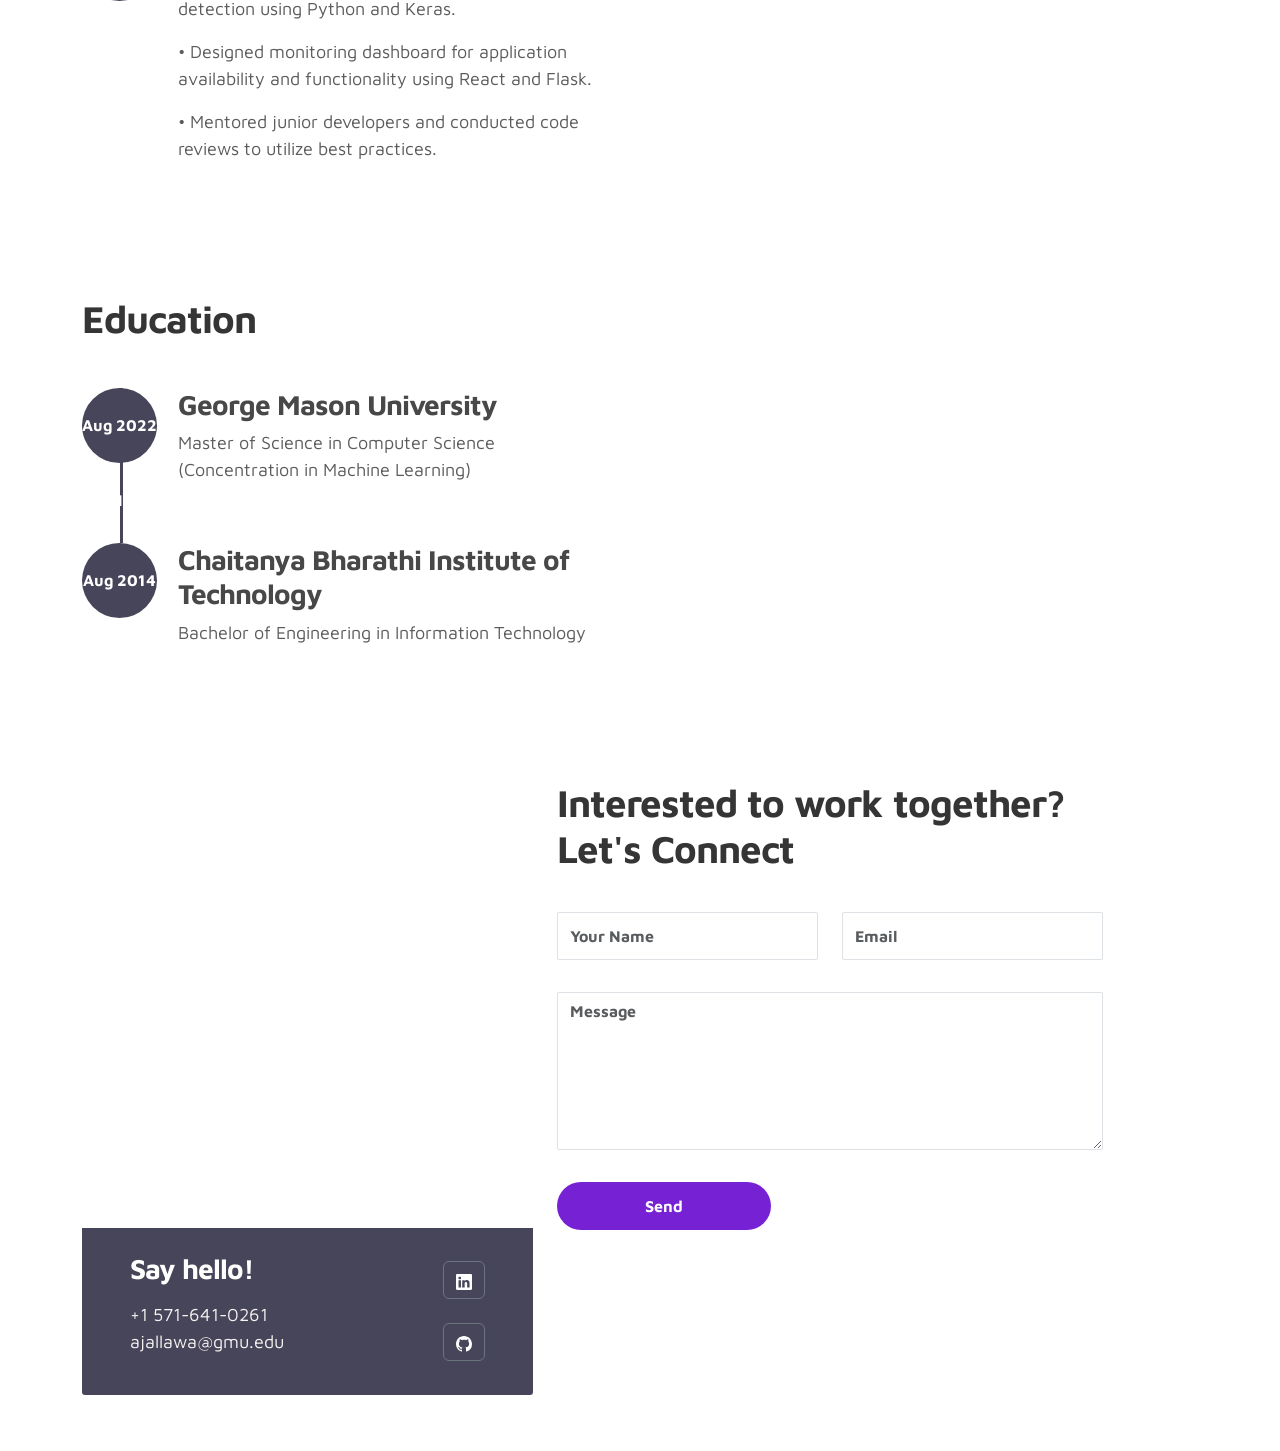
==== commit 6f9d5612: "updated files" ====
--- a/index.html
+++ b/index.html
@@ -3,10 +3,10 @@
   <head>
     <meta charset="utf-8">
     <meta name="viewport" content="width=device-width, initial-scale=1, shrink-to-fit=no">
-    <meta name="description" content="">
-    <meta name="author" content="">
-
-    <title>My portfolio</title>
+    <meta name="description" content="Abhishek Jallawaram's Portfolio">
+    <meta name="author" content="Abhishek Jallawaram">
+
+    <title>Abhishek Jallawaram | Portfolio</title>
 
     <link rel="stylesheet" href="css/bootstrap.min.css">
     <link rel="stylesheet" href="css/unicons.css">
@@ -16,10 +16,6 @@
    
     <!-- MAIN STYLE -->
     <link rel="stylesheet" href="css/css-style.css">
-     
-<!--
-
--->
   </head>
   <body>
 
@@ -40,19 +36,15 @@
                     <li class="nav-item">
                         <a href="#about" class="nav-link"><span data-hover="About">About</span></a>
                     </li>
-                    
-                   
-                  <li class="nav-item">
-                    <a href="#project" class="nav-link"><span data-hover="Projects">Projects</span></a>
-                </li>
-                <li class="nav-item">
-                  <a href="#Publications" class="nav-link"><span data-hover="Publications">Publications</span></a>
-                </li>
-             
-                <li class="nav-item">
-                  <a href="#resume" class="nav-link"><span data-hover="Resume">Resume</span></a>
-                </li>
-              
+                    <li class="nav-item">
+                        <a href="#projects" class="nav-link"><span data-hover="Projects">Projects</span></a>
+                    </li>
+                    <li class="nav-item">
+                        <a href="#experience" class="nav-link"><span data-hover="Experience">Experience</span></a>
+                    </li>
+                    <li class="nav-item">
+                        <a href="#education" class="nav-link"><span data-hover="Education">Education</span></a>
+                    </li>
                     <li class="nav-item">
                         <a href="#contact" class="nav-link"><span data-hover="Contact">Contact</span></a>
                     </li>
@@ -72,317 +64,153 @@
 
     <!-- ABOUT -->
     <section class="about full-screen d-lg-flex justify-content-center align-items-center" id="about">
-        <div class="container">
-            <div class="row">   
-                <div class="col-lg-7 col-md-12 col-12 d-flex align-items-center">
-                    <div class="about-text">
-                       <h1 class="animated animated-text">
-                            <span class="mr-2">Hey, I'm</span>
-                                <div class="animated-info" >
-                                    <span class="animated-item">Abhishek Jallawaram</span>
-                                    <span class="animated-item">Data Engineer | Data Analyst | Software Development Engineer</span>
-                                </div>
-                        </h1>
-                        <p></p>
-                        <p><small>Exploring the unknown is more exciting and rewarding than sticking to what we already know and have.</small></p>
-                        <p>Passionate Master's Fall'24 graduate in Computer Science, who loves diving into web and software development. Good at research and software engineering. Always committed to making top-notch user experiences and I am ready to bring my expertise to a dynamic development team.</p>
-                        <div class="custom-btn-group mt-4">
-                          <a href="#contact" class="btn mr-lg-2 custom-btn"><i class='uil uil-file-alt'></i> Hire Me</a>
-                         </div>
-                    </div>
-                </div>
-
-                <div class="col-lg-5 col-md-12 col-12">
-                    <div class="about-image svg">
-                        <img src="images/undraw/undraw_software_engineer_lvl5.svg" class="img-fluid" alt="svg image">
-                    </div>
-                </div>
-
-            </div>
+      <div class="container">
+          <div class="row">   
+              <div class="col-lg-7 col-md-12 col-12 d-flex align-items-center">
+                  <div class="about-text">
+                     <h1 class="animated animated-text">
+                          <span class="mr-2">Hey, I'm</span>
+                              <div class="animated-info">
+                                  <span class="animated-item">Abhishek Jallawaram</span>
+                                  <span class="animated-item">Data Engineer</span>
+                                  <span class="animated-item">Software Development Engineer</span>
+                              </div>
+                      </h1>
+                      <p><small>Exploring the unknown is more exciting and rewarding than sticking to what we already know and have.</small></p>
+                      <p>I'm a passionate Master's graduate in Computer Science with a concentration in Machine Learning, skilled in web and software development, and always committed to creating top-notch user experiences. I am ready to bring my expertise to a dynamic development team.</p>
+                      <div class="custom-btn-group mt-4">
+                        <a href="#contact" class="btn mr-lg-2 custom-btn"><i class='uil uil-file-alt'></i> Hire Me</a>
+                       </div>
+                  </div>
+              </div>
+  
+              <div class="col-lg-5 col-md-12 col-12">
+                  <div class="about-image svg">
+                      <img src="images/undraw/undraw_software_engineer_lvl5.svg" class="img-fluid" alt="svg image">
+                  </div>
+              </div>
+  
+          </div>
+      </div>
+  </section>
+  
+    <!-- PROJECTS -->
+    <section class="section" id="projects">
+      <div class="container text-center">
+        <div class="col-lg-8 mx-auto">
+          <h2>My Projects</h2>
         </div>
+        <br>
+        <!-- Projects row -->
+        <div class="row">
+          <div class="col-md-6 col-lg-4">
+            <div class="service-card">
+              <div class="body">
+                <img src="./images/undraw/investment.svg" alt="Icons" class="icon">
+                <h6 class="title">Stock and Crypto Platform</h6>
+                <p class="subtitle"><small>Developed an investment management platform using React, FastAPI, and MongoDB, providing users with real-time financial data and insights on stocks and cryptocurrencies.</small></p>
+              </div>
+            </div>
+          </div>
+
+          <div class="col-md-6 col-lg-4">
+            <div class="service-card">
+              <div class="body">
+                <img src="./images/undraw/data_pipeline.svg" alt="Icons" class="icon">
+                <h6 class="title">AWS Data Pipeline</h6>
+                <p class="subtitle"><small>Designed a serverless data pipeline to ingest the New York Taxi Dataset into AWS S3 using AWS Lambda and performed ETL tasks with AWS Glue, loading the data into Amazon Redshift.</small></p>
+              </div>
+            </div>
+          </div>
+
+          <div class="col-md-6 col-lg-4">
+            <div class="service-card">
+              <div class="body">
+                <img src="./images/undraw/grading.svg" alt="Icons" class="icon">
+                <h6 class="title">University Grading Platform</h6>
+                <p class="subtitle"><small>Architected a secure software application using Next.js and NestJS, incorporating input validations, OTP authentication, and API security, ensuring Confidentiality, Integrity, and Authentication.</small></p>
+              </div>
+            </div>
+          </div>
+
+          <!-- More project cards can be added here -->
+        </div>
+      </div>
     </section>
 
-     <!-- Projects section -->
-<section class="section" id="project">
-  <div class="container text-center">
-    <div class="col-lg-8 mx-auto">
-      <h2>My Projects</h2>
-    </div>
-    <br>
-    <!-- row -->
-    <div class="row">
-      <div class="col-md-6 col-lg-4">
-        <div class="service-card">
-          <div class="body">
-            <img src="./images/undraw/Geoweaver.svg" alt="Icons" class="icon">
-            <h6 class="title">GeoWeaver</h6>
-            <p class="subtitle"><small>Browser tool for local or remote data workflows, integrating server management and executing spatial, high-performance computing, and deep learning tasks.</small></p>
-          </div>
-        </div>
-      </div>
-
-      <div class="col-md-6 col-lg-4">
-        <div class="service-card">
-          <div class="body">
-            <img src="./images/undraw/snow.svg" alt="Icons" class="icon">
-            <h6 class="title">Snowcast</h6>
-            <p class="subtitle"><small>A workflow to estimate snow water equivalent (SWE) in real-time using the latest Machine Learning Algorithms.</small></p>
-          </div>
-        </div>
-      </div>
-
-      <div class="col-md-6 col-lg-4">
-        <div class="service-card">
-          <div class="body">
-            <img src="./images/undraw/Trans.svg" alt="Icons" class="icon">
-            <h6 class="title">Transcribify</h6>
-            <p class="subtitle"><small>A video transcription website using Amazon Transcribe, AWS services, React.js, Next.js, and Django for efficient meeting analysis, summaries, and annotations.</small></p>
-          </div>
-        </div>
-      </div>
-
-      <div class="col-md-6 col-lg-4">
-        <div class="service-card">
-            <div class="body">
-                <img src="./images/undraw/itt.svg" alt="Icons" class="icon">
-                <h6 class="title">Image-to-Text Conversion</h6>
-                <p class="subtitle"><small>Web app for image analysis and text extraction facilitating various applications like document digitization, automated data extraction, and image indexing.</small></p>
-            </div>
-        </div>
-      </div>
-
-      <div class="col-md-6 col-lg-4">
-        <div class="service-card">
-          <div class="body">
-            <img src="./images/undraw/zoom-in.svg" alt="Icons" class="icon">
-            <h6 class="title">Monitoring Social Distance</h6>
-            <p class="subtitle"><small>A web app for real-time surveillance of social distance violations, enhancing city safety by monitoring and visualizing infection zones through surveillance cameras.</small></p>
-          </div>
-        </div>
-      </div>
-
-      <div class="col-md-6 col-lg-4">
-        <div class="service-card">
-            <div class="body">
-                <img src="./images/undraw/thermometer-sun.svg" alt="Icons" class="icon">
-                <h6 class="title">Measuring REAL-TIME atmospheric metrics</h6>
-                <p class="subtitle"><small>A personalized weather dashboard using embedded systems for real-time updates on atmospheric pressure, temperature, and humidity in your vicinity.</small></p>
-            </div>
-        </div>
-      </div>
-
-            <div class="col-md-6 col-lg-4">
-        <div class="service-card">
-            <div class="body">
-                <img src="./images/undraw/terminal-plus.svg" alt="Icons" class="icon">
-                <h6 class="title">Full-Stack Prospective Student Survey System</h6>
-                <p class="subtitle"><small>A dynamic student survey web app capturing university life insights, featuring CRUD operations for reliability and scalability upon deployment</small></p>
-            </div>
-        </div>
-      </div>
-
-      <div class="col-md-6 col-lg-4">
-        <div class="service-card">
-            <div class="body">
-                <img src="./images/undraw/window-stack.svg" alt="Icons" class="icon">
-                <h6 class="title">ScalableWebOps</h6>
-                <p class="subtitle"><small>Containerized student survey Web App, deployed on Rancher Kubernetes, Automated builds and deployments with GitHub and Jenkins (CI/CD) for efficient collaboration.</small></p>
-            </div>
-        </div>
-      </div>
-      <div class="col-md-6 col-lg-4">
-        <div class="service-card">
-            <div class="body">
-                <img src="./images/undraw/todo.svg" alt="Icons" class="icon">
-                <h6 class="title">To-Do list</h6>
-                <p class="subtitle"><small>An innovative user-authenticated To-Do list app with robust CRUD functionality, setting a new standard for secure and efficient task management.</small></p>
-            </div>
-        </div>
-      </div>
-      <div class="col-md-6 col-lg-4">
-        <div class="service-card">
-            <div class="body">
-                <img src="./images/undraw/wikipedia.svg" alt="Icons" class="icon">
-                <h6 class="title">WIKI API</h6>
-                <p class="subtitle"><small>A web app akin to Wikipedia, facilitating seamless interaction with a corresponding database, optimizing data operations.</small></p>
-            </div>
-        </div>
-      </div>
-      <div class="col-md-6 col-lg-4">
-        <div class="service-card">
-            <div class="body">
-                <img src="./images/undraw/secrets.svg" alt="Icons" class="icon">
-                <h6 class="title">Secrets</h6>
-                <p class="subtitle"><small>A secure Secrets authentication app with Node.js, Express.js, HTML/CSS, and JavaScript, enabling user registration, login, and anonymous secrets sharing.</small></p>
-            </div>
-        </div>
-      </div>
-      <div class="col-md-6 col-lg-4">
-        <div class="service-card">
-            <div class="body">
-                <img src="./images/undraw/check.svg" alt="Icons" class="icon">
-                <h6 class="title">Keepers</h6>
-                <p class="subtitle"><small>A note-taking app that simplifies your organization process. With a user-friendly interface, effortlessly create, manage, and delete notes.</small></p>
-            </div>
-        </div>
-      </div>
-      <div class="col-md-6 col-lg-4">
-        <div class="service-card">
-            <div class="body">
-                <img src="./images/undraw/car-front.svg" alt="Icons" class="icon">
-                <h6 class="title">Used car price prediction</h6>
-                <p class="subtitle"><small>A price predictive model framework that provides accurate prices for used cars, facilitating informed decision-making for the dealership's business requirements.</small></p>
-            </div>
-        </div>
-      </div>
-      <div class="col-md-6 col-lg-4">
-        <div class="service-card">
-            <div class="body">
-                <img src="./images/undraw/journals.svg" alt="Icons" class="icon">
-                <h6 class="title">Academic Analysis</h6>
-                <p class="subtitle"><small>A real-time data analysis web app for student academic records, offering statistical analysis and visualizations to empower educators with actionable insights.</small></p>
-            </div>
-        </div>
-      </div>
-
-
-      <!-- Add more project cards here -->
-
-    </div><!-- end of row -->
-  </div>
-  </section><!-- end of service section -->
-
-    <!-- PUBLICATIONS -->
-    <section class="project py-5" id="Publications">
-        <div class="container">
-                
-                <div class="row">
-                  <div class="col-lg-11 text-center mx-auto col-12">
-
-                      <div class="col-lg-8 mx-auto">
-                        <h2>My Publications
-                           </h2>
-                      </div>
-
-                      <div class="owl-carousel owl-theme">
-                        <div class="item">
-                          <div class="project-info">
-                            <img src="images/project/project-image01.png" class="img-fluid" alt="project image">
-                          </div>
-                        </div>
-
-                        <div class="item">
-                          <div class="project-info">
-                            <img src="images/project/project-image02.png" class="img-fluid" alt="project image">
-                          </div>
-                        </div>
-
-                        <div class="item">
-                          <div class="project-info">
-                            <img src="images/project/project-image03.png" class="img-fluid" alt="project image">
-                          </div>
-                        </div>
-
-                        
-                      </div>
-
-                  </div>
-                </div>
-        </div>
-    </section>
-   
-  
-    <!-- FEATURES -->
-    <section class="resume py-5 d-lg-flex justify-content-center align-items-center" id="resume">
+    <!-- EXPERIENCE -->
+    <section class="resume py-5 d-lg-flex justify-content-center align-items-center" id="experience">
       <div class="container">
           <div class="row">
-              <div class="col-lg-6 col-12">
+              <div class="col-lg-12 col-12">
                   <h2 class="mb-4">Experiences</h2>
                   <div class="timeline">
-                      <!-- Timeline items here -->
-                      <!-- Data Engineering Intern -->
+                      <!-- Timeline items -->
                       <div class="timeline-wrapper">
                           <div class="timeline-yr">
                               <span>Jul 2023 - May 2024</span>
                           </div>
                           <div class="timeline-info">
                               <h3><span>Data Engineering Intern</span><small>Institute of Genome Sciences</small></h3>
-                              <p> • Developed a Vue.js and Flask web platform for real-time data visualization, boosting user engagement by 16%.</p>
-                              <p> • Automated ETL pipelines using Python and MySQL, reducing manual effort by 30% and ensuring data consistency.</p>
-                              <p> • Deployed ML models using scikit-learn, TensorFlow, and Flask API for Parkinson's detection, achieving 80% accuracy.</p>
-                              <p> • Optimized complex SQL queries and indexes, improving data retrieval performance by 25% and enabling faster analytics.</p>
-                          </div>
-                      </div>
-                      <!-- Technology Analyst -->
+                              <p>• Automated ETL pipelines using Python and MySQL, streamlining data ingestion for health datasets.</p>
+                              <p>• Implemented ML models using scikit-learn for diverse health datasets, improving accuracies by 2-3%.</p>
+                              <p>• Developed a web application with interactive dashboards for clinicians using Python, Vue.js, and Flask.</p>
+                          </div>
+                      </div>
+
                       <div class="timeline-wrapper">
                           <div class="timeline-yr">
-                              <span>Oct 2021 - Jun 2022</span>
+                              <span>May 2018 - Jun 2022</span>
                           </div>
                           <div class="timeline-info">
-                              <h3><span>Technology Analyst</span><small>Infosys</small></h3>
-                              <p> • Developed and optimized machine learning models, improving prediction by 7% and reducing training time by 10%.</p>
-                              <p> • Developed interactive Tableau dashboards for prompt decision-making, saving 30+ hours of manual analysis.</p>
-                              <p> • Conducted code reviews and mentored junior developers to utilize best practices, improving team productivity by 25%.</p>
-                              <p> • Optimized SQL queries and schemas for MySQL, improving performance by 20% and reducing database load by 15%.</p>
-                          </div>
-                      </div>
-                      <!-- Senior System Engineer -->
-                      <div class="timeline-wrapper">
-                          <div class="timeline-yr">
-                              <span>Feb 2021 - Sep 2021</span>
-                          </div>
-                          <div class="timeline-info">
-                              <h3><span>Senior System Engineer</span><small>Infosys</small></h3>
-                              <p> • Created interactive data visualizations using Matplotlib and Plotly, enabling self-service analytics for 200+ users.</p>
-                              <p> • Performed statistical analysis, identifying key features of user satisfaction and reducing churn by 12%.</p>
-                              <p> • Implemented responsive and mobile-friendly UI designs, improving user engagement by 30%.</p>
-                              <p> • Designed and optimized MongoDB schemas and queries, ensuring efficient data retrieval and storage for large-scale apps.</p>
-                          </div>
-                      </div>
-                      <!-- System Engineer -->
-                      <div class="timeline-wrapper">
-                          <div class="timeline-yr">
-                              <span>May 2018 - Jan 2021</span>
-                          </div>
-                          <div class="timeline-info">
-                              <h3><span>System Engineer</span><small>Infosys</small></h3>
-                              <p> • Developed a dashboard to monitor the application availability and functionality saving 30+ hours of manual analysis.</p>
-                              <p> • Developed and optimized 50+ ABAP programs for various SAP modules, improving business process efficiency by 20%.</p>
-                              <p> • Refactored legacy ABAP code using modern DSA principles, resulting in a 25% improvement in application performance.</p>
-                          </div>
-                      </div>
-                  </div>
-              </div>
-  
-              <div class="col-lg-6 col-12">
-                  <h2 class="mb-4 mobile-mt-2">Education</h2>
+                              <h3><span>Technology Analyst</span><small>Infosys Ltd.</small></h3>
+                              <p>• Developed and deployed ML models for client fraud detection using Python and Keras.</p>
+                              <p>• Designed monitoring dashboard for application availability and functionality using React and Flask.</p>
+                              <p>• Mentored junior developers and conducted code reviews to utilize best practices.</p>
+                          </div>
+                      </div>
+
+                      <!-- Add more experience items here -->
+                  </div>
+              </div>
+          </div>
+      </div>
+    </section>
+
+    <!-- EDUCATION -->
+    <section class="education py-5 d-lg-flex justify-content-center align-items-center" id="education">
+      <div class="container">
+          <div class="row">
+              <div class="col-lg-12 col-12">
+                  <h2 class="mb-4">Education</h2>
                   <div class="timeline">
-                      <!-- Timeline items for education -->
                       <div class="timeline-wrapper">
                           <div class="timeline-yr">
                               <span>Aug 2022 - May 2024</span>
                           </div>
                           <div class="timeline-info">
-                              <h3><span>George Mason University, Fairfax Campus, VA</span></h3>
-                              <p>Master of Science (MS) in Computer Science : Concentration in Machine Learning</p>
-                          </div>
-                      </div>
+                              <h3><span>George Mason University</span></h3>
+                              <p>Master of Science in Computer Science (Concentration in Machine Learning)</p>
+                          </div>
+                      </div>
+
                       <div class="timeline-wrapper">
                           <div class="timeline-yr">
                               <span>Aug 2014 - May 2018</span>
                           </div>
                           <div class="timeline-info">
-                              <h3><span>Chaitanya Bharathi Institute of Technology, Hyderabad, TG</span></h3>
-                              <p>Bachelor of Engineering (B.E) in Information Technology</p>
-                          </div>
-                      </div>
-                  </div>
-              </div>
-          </div>
-      </div>
-  </section>
-
-  
+                              <h3><span>Chaitanya Bharathi Institute of Technology</span></h3>
+                              <p>Bachelor of Engineering in Information Technology</p>
+                          </div>
+                      </div>
+
+                      <!-- Add more education items here -->
+                  </div>
+              </div>
+          </div>
+      </div>
+    </section>
+
     <!-- CONTACT -->
     <section class="contact py-5" id="contact">
       <div class="container">
@@ -396,8 +224,8 @@
             <div class="contact-info d-flex justify-content-between align-items-center py-4 px-lg-5">
                 <div class="contact-info-item">
                   <h3 class="mb-3 text-white">Say hello!</h3>
-                  <p class="footer-text mb-0">+1 571-641 0261</p>
-                  <p><a href="mailto:ajallawaram@gmail.com">ajallawaram@gmail.com</a></p>
+                  <p class="footer-text mb-0">+1 571-641-0261</p>
+                  <p><a href="mailto:ajallawa@gmu.edu">ajallawa@gmu.edu</a></p>
                 </div>
 
                 <ul class="social-links">
@@ -434,8 +262,7 @@
 
           <div class="col-lg-6 col-12">
             <div class="contact-form">
-              <h2 class="mb-4">Interested to work together?</h2><h2>Let's Connect</h2>
-
+              <h2 class="mb-4">Interested to work together? Let's Connect</h2>
               <form action="" method="get">
                 <div class="row">
                   <div class="col-lg-6 col-12">
@@ -463,7 +290,6 @@
       </div>
     </section>
 
-   
     <script src="js/jquery-3.3.1.min.js"></script>
     <script src="js/popper.min.js"></script>
     <script src="js/bootstrap.min.js"></script>
--- a/css/css-style.css
+++ b/css/css-style.css
@@ -131,7 +131,7 @@
   top: 0;
   right: 0;
   left: 0;
-  animation: BottomTotop 6s linear infinite 0s;
+  animation: BottomTotop 8s linear infinite 0s;
 }
 .animated-item:nth-child(2n+2) {
   animation-delay: 2s;
@@ -614,8 +614,9 @@
 }
 @media (max-width: 320px) {
   .animated-text {
-    margin-top: 0;
-  }
+    overflow: hidden; /* Ensures the content is not revealed until it is animated */
+    white-space: nowrap; /* Keeps the text on a single line */
+}
 
   .about-text {
     text-align: center;
